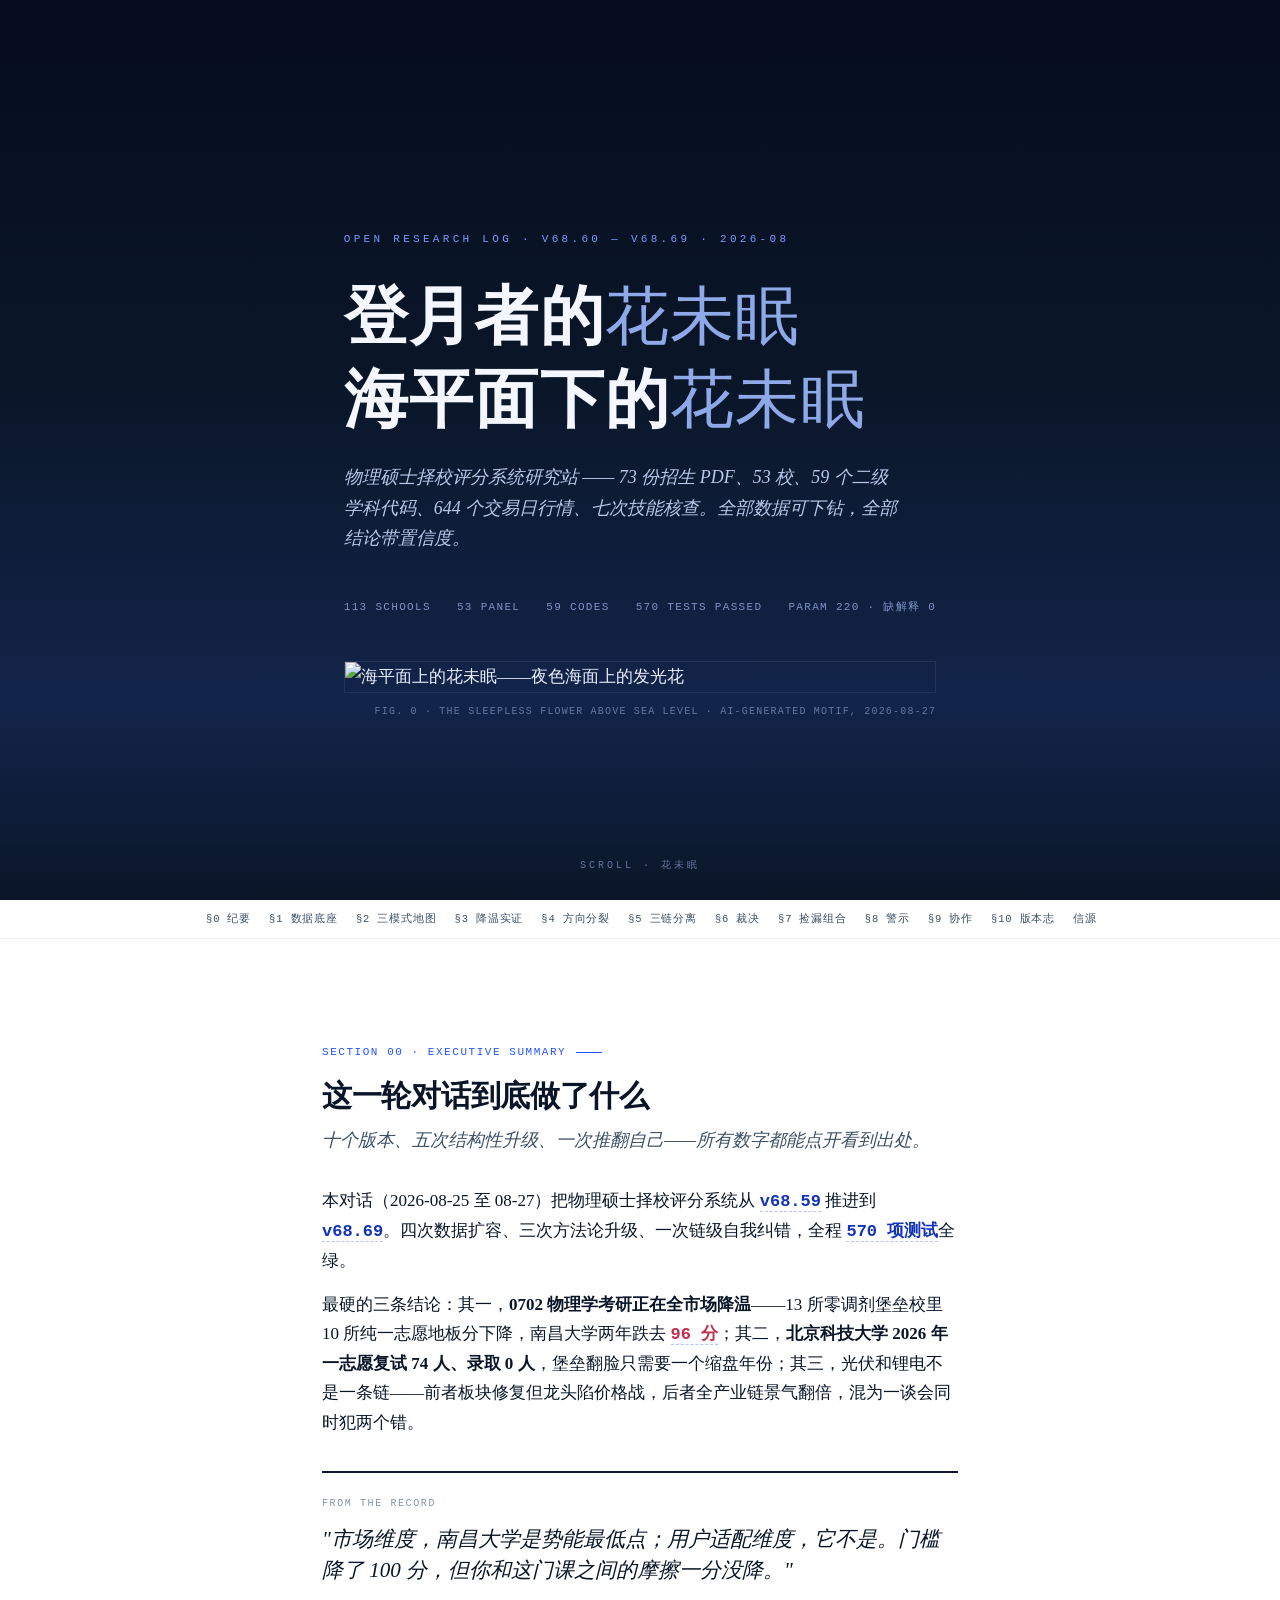
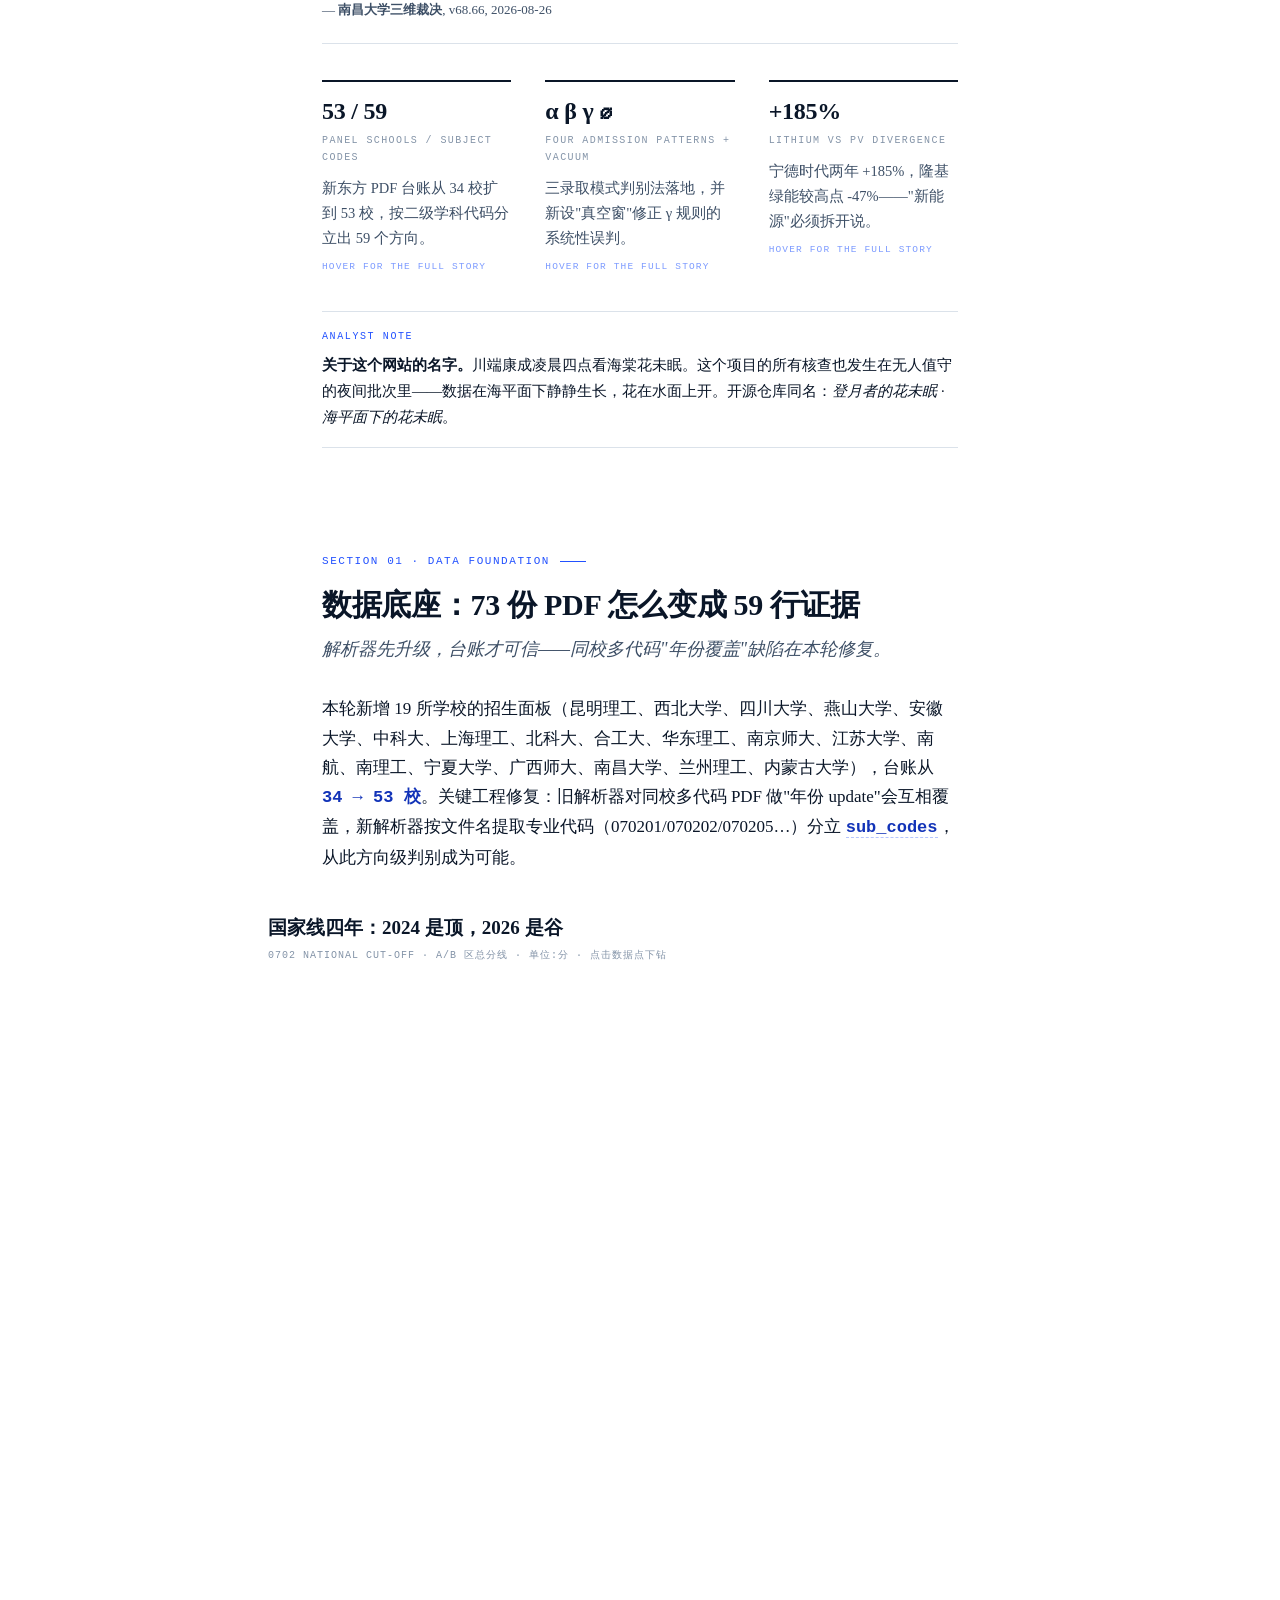
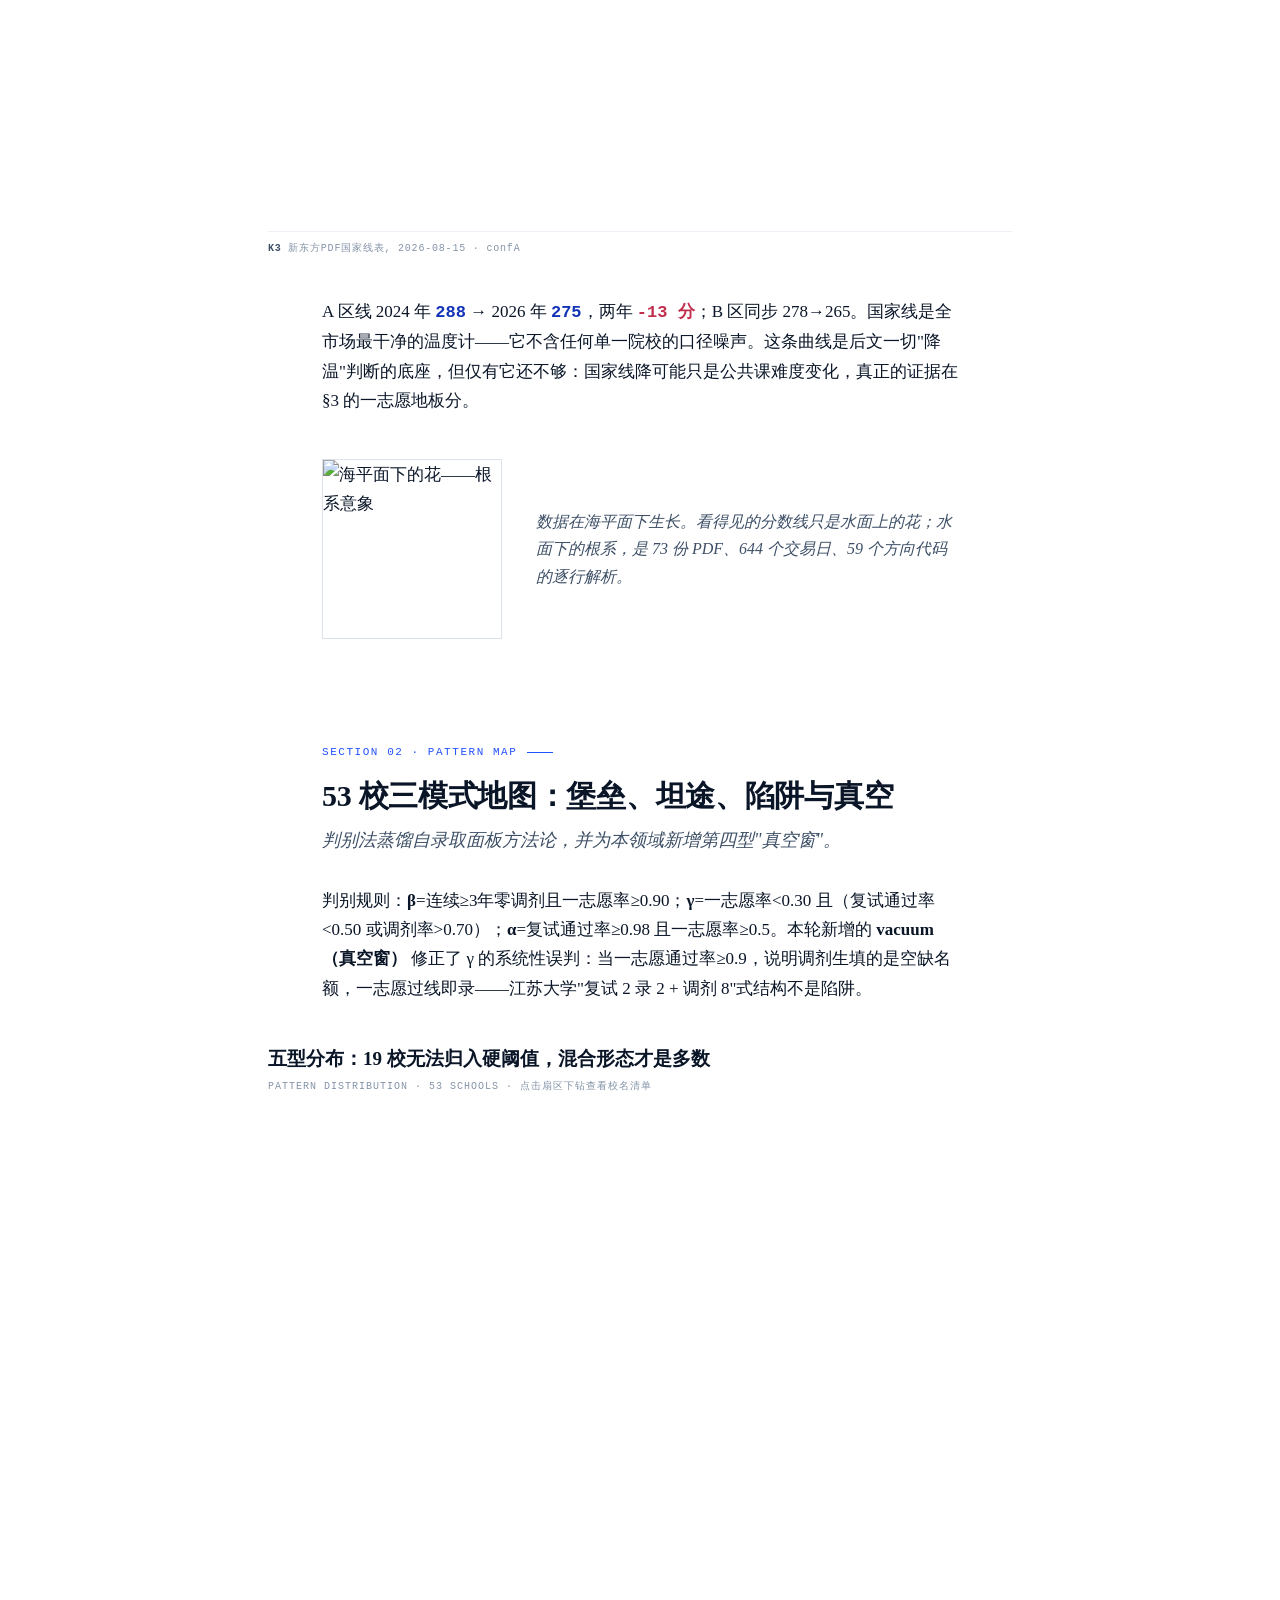
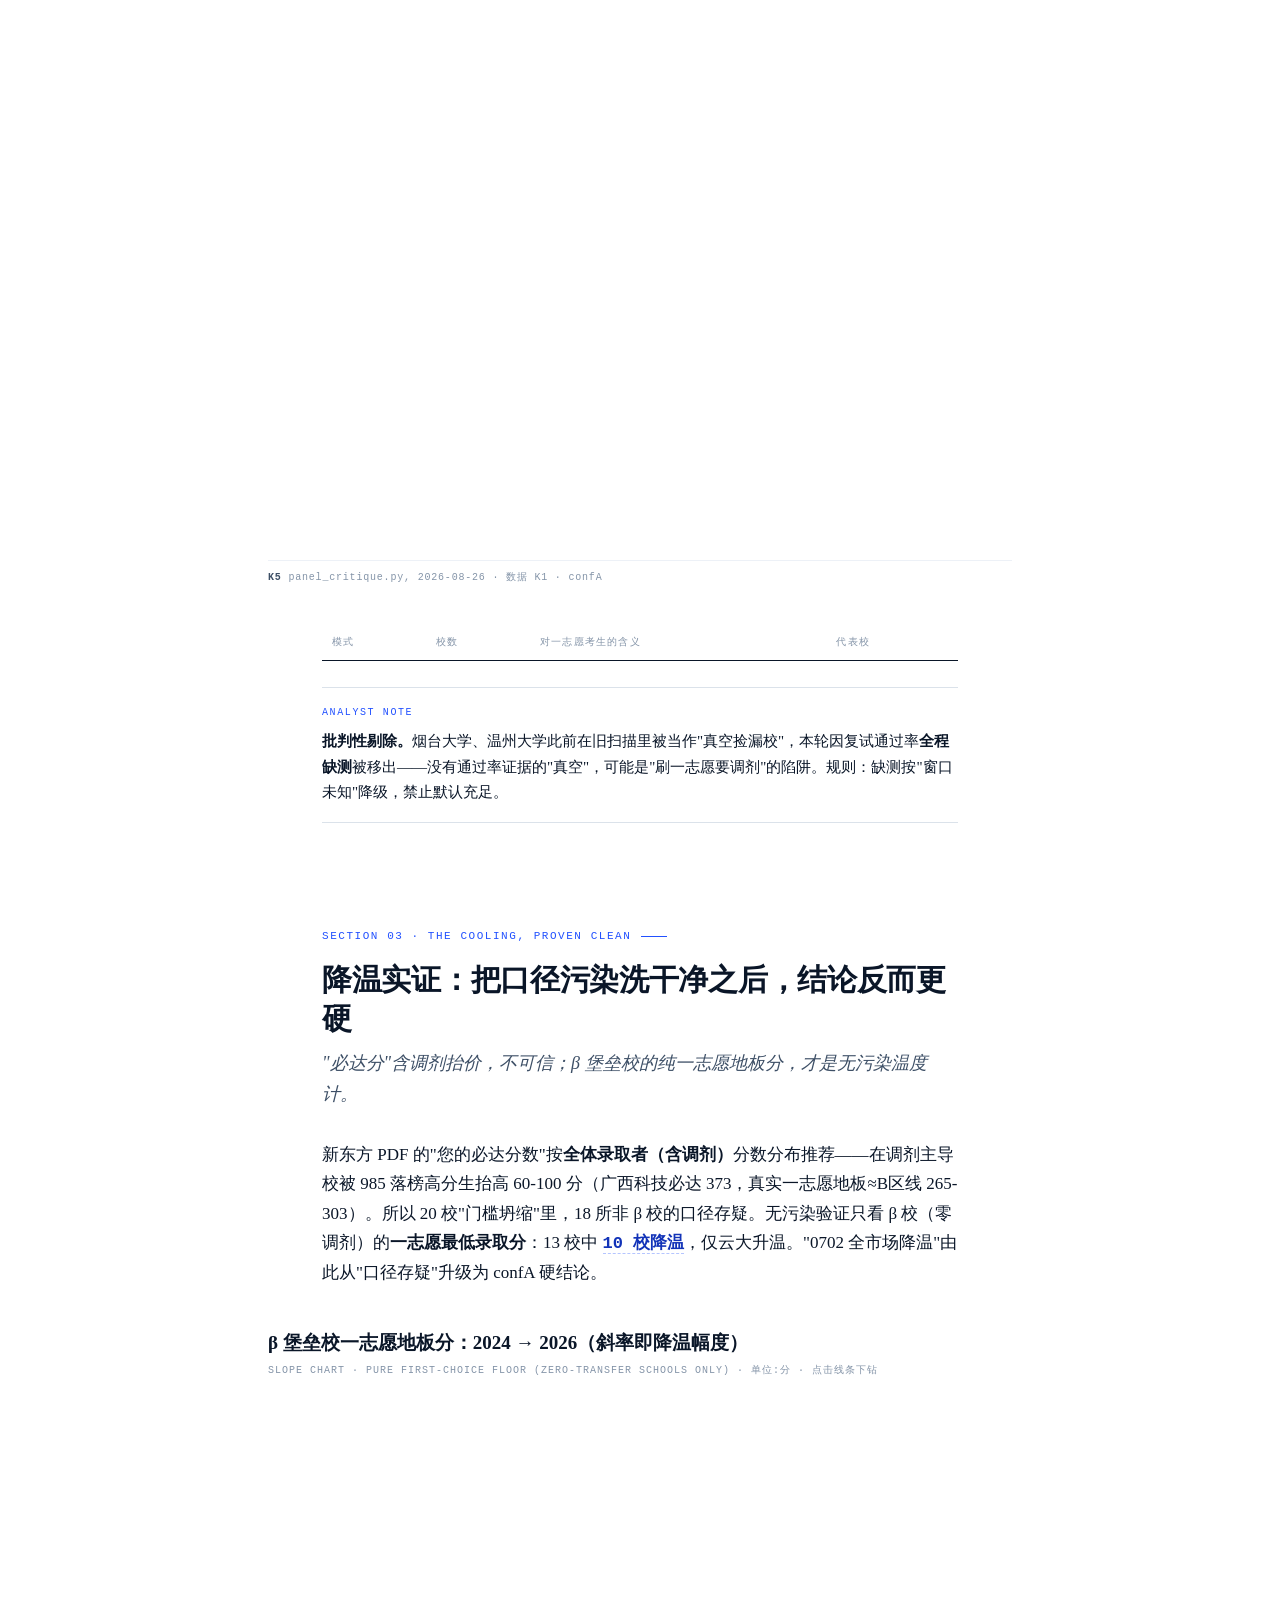
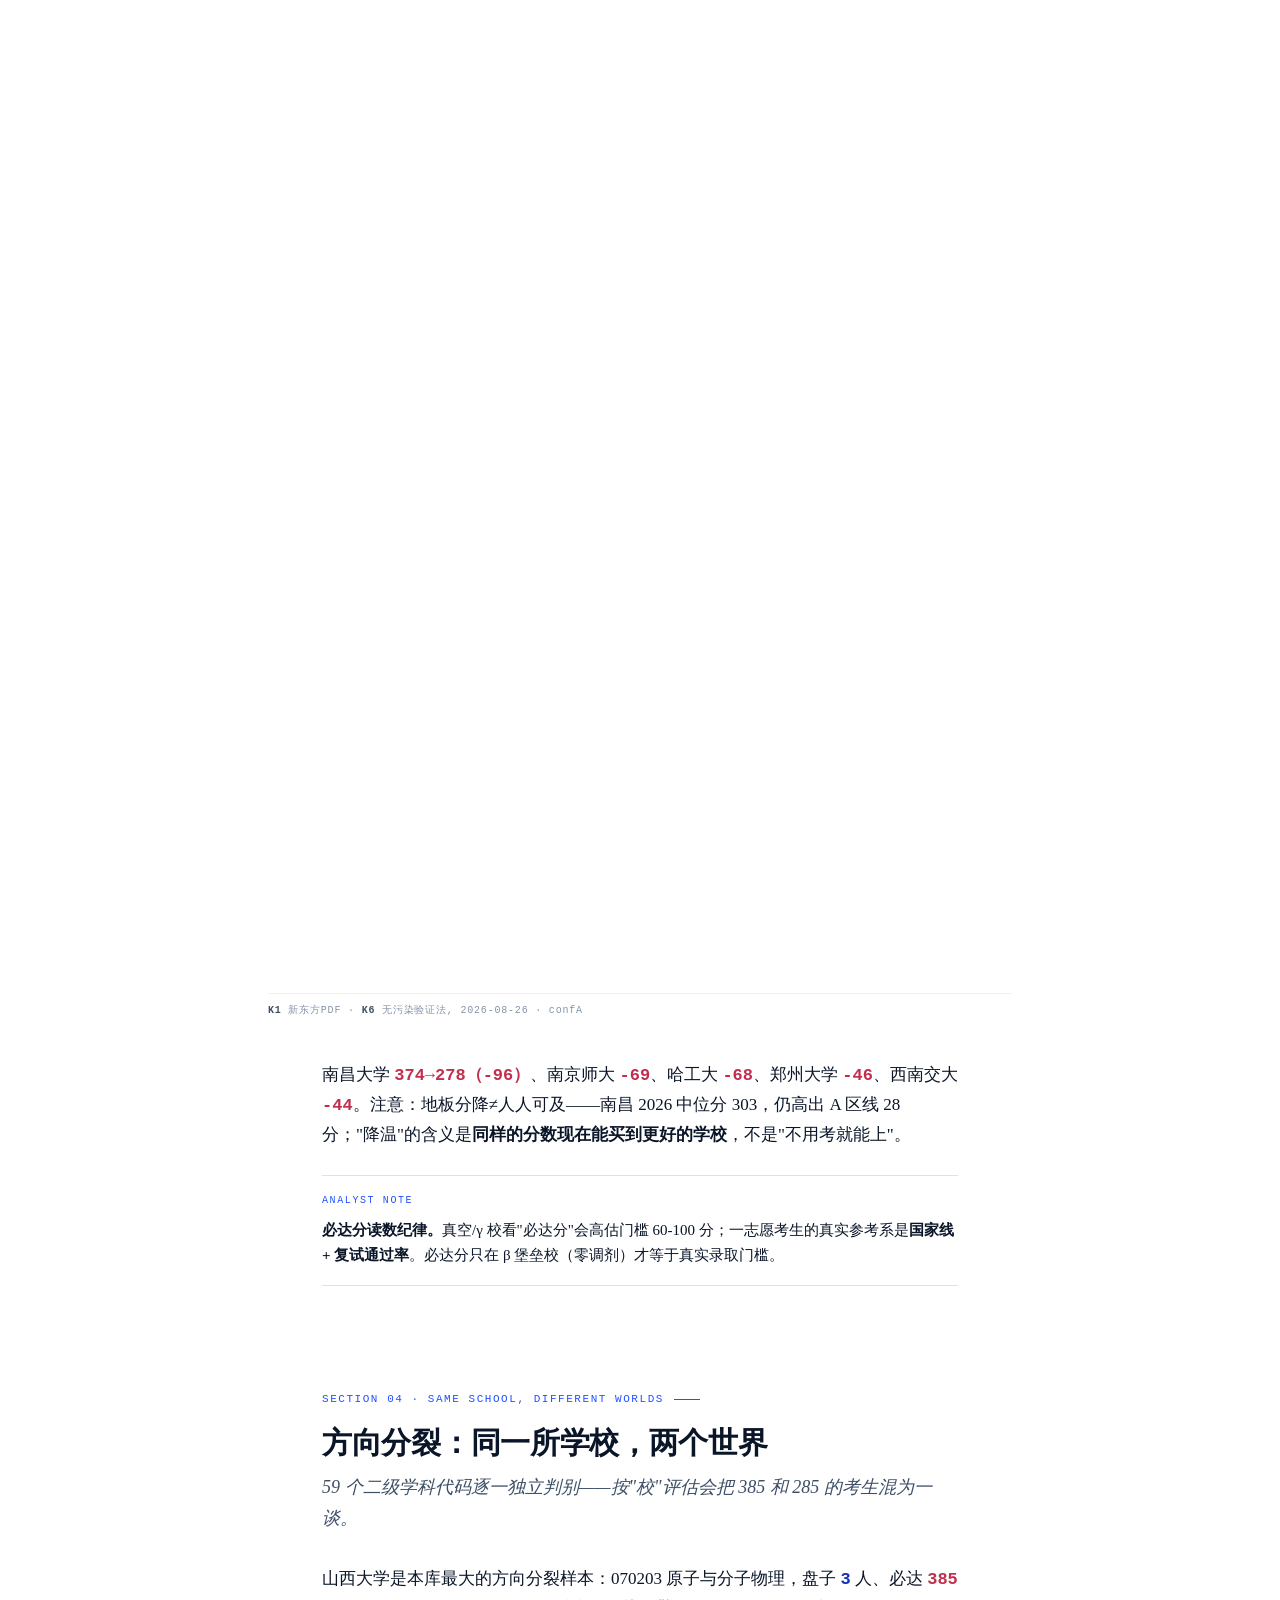
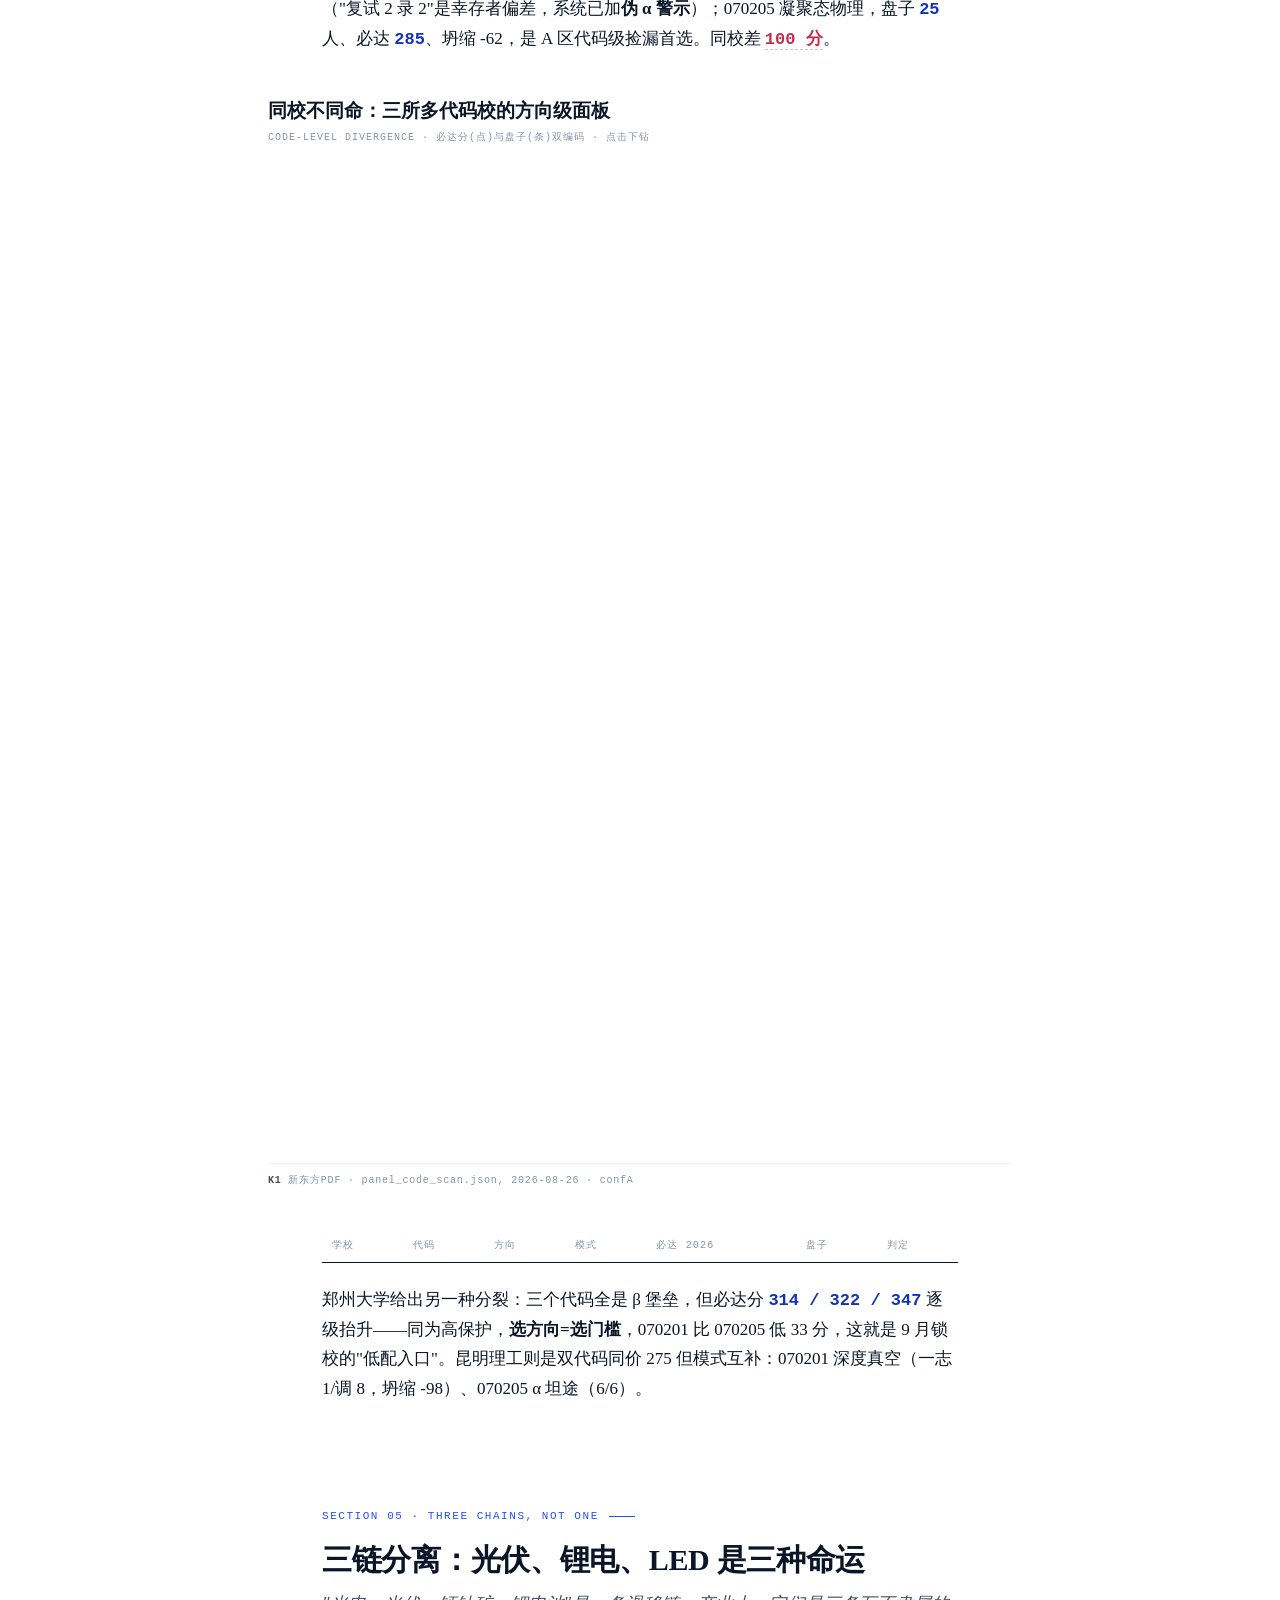
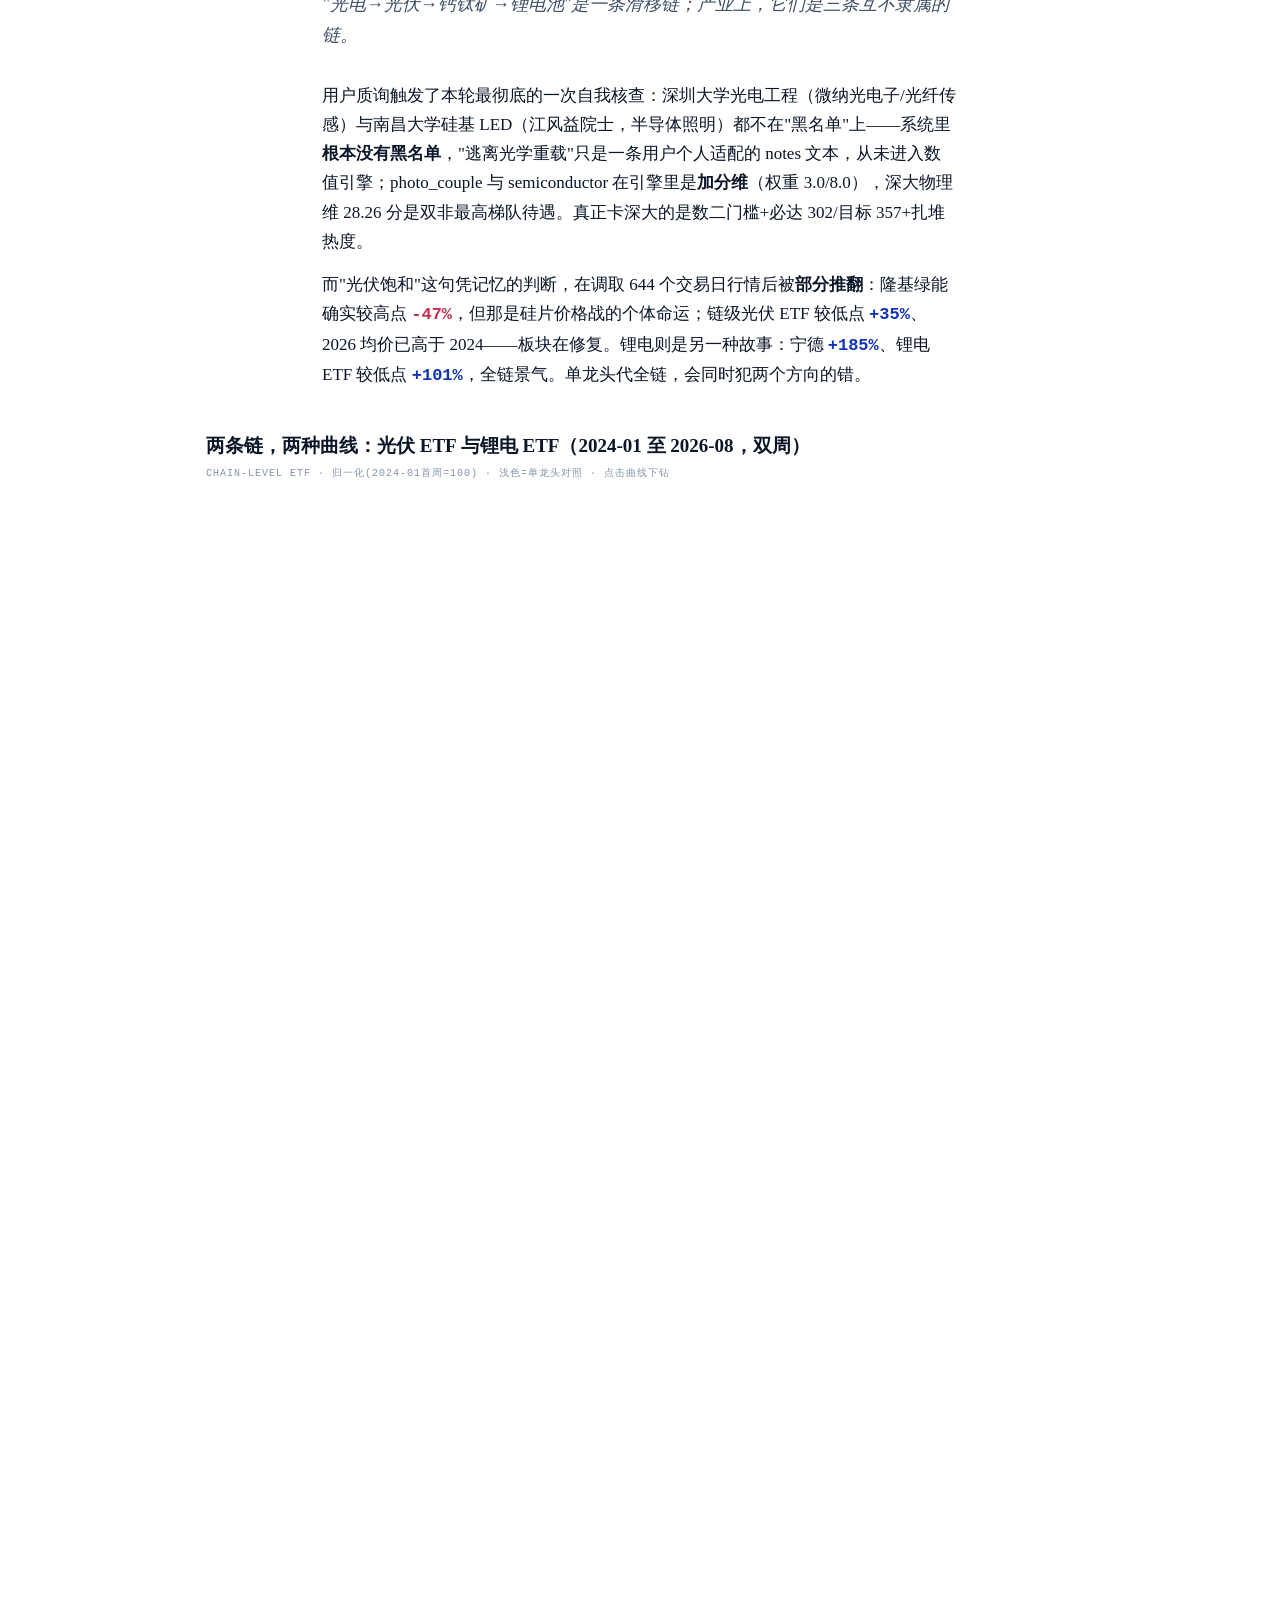
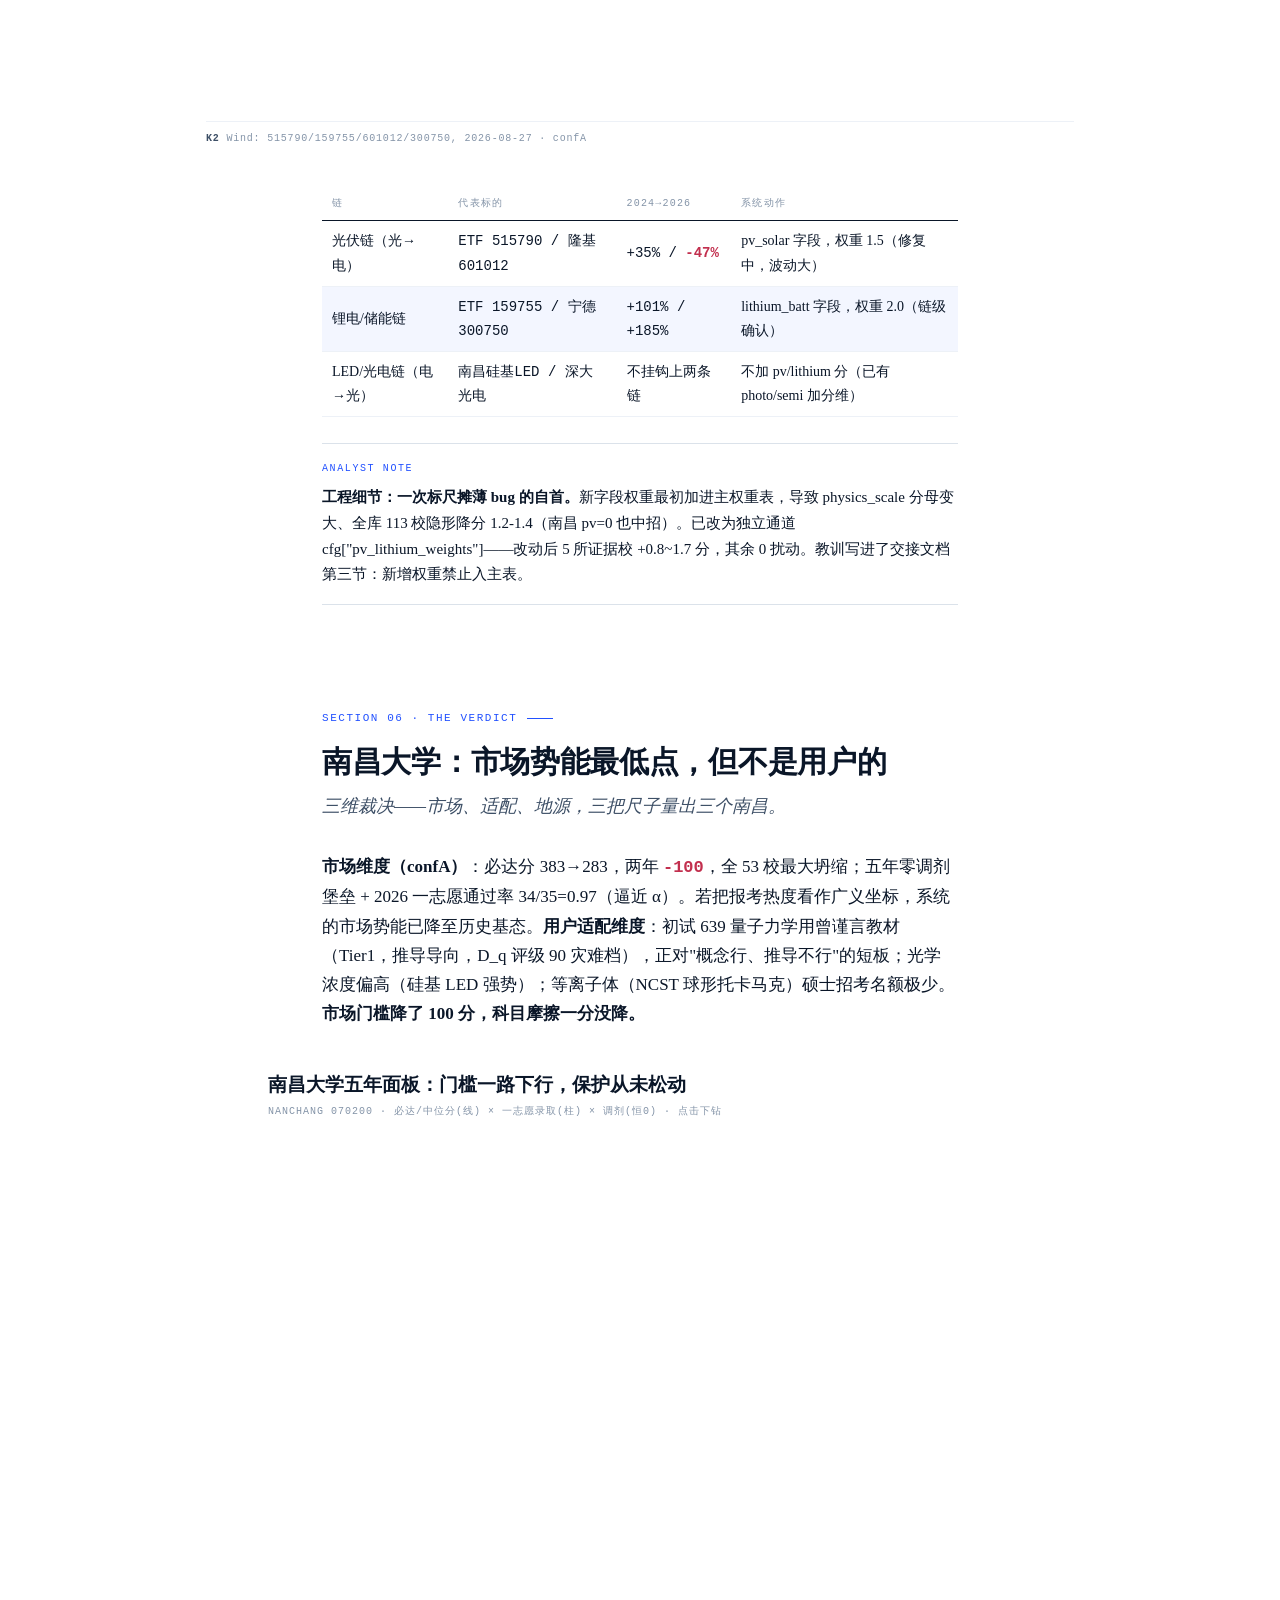
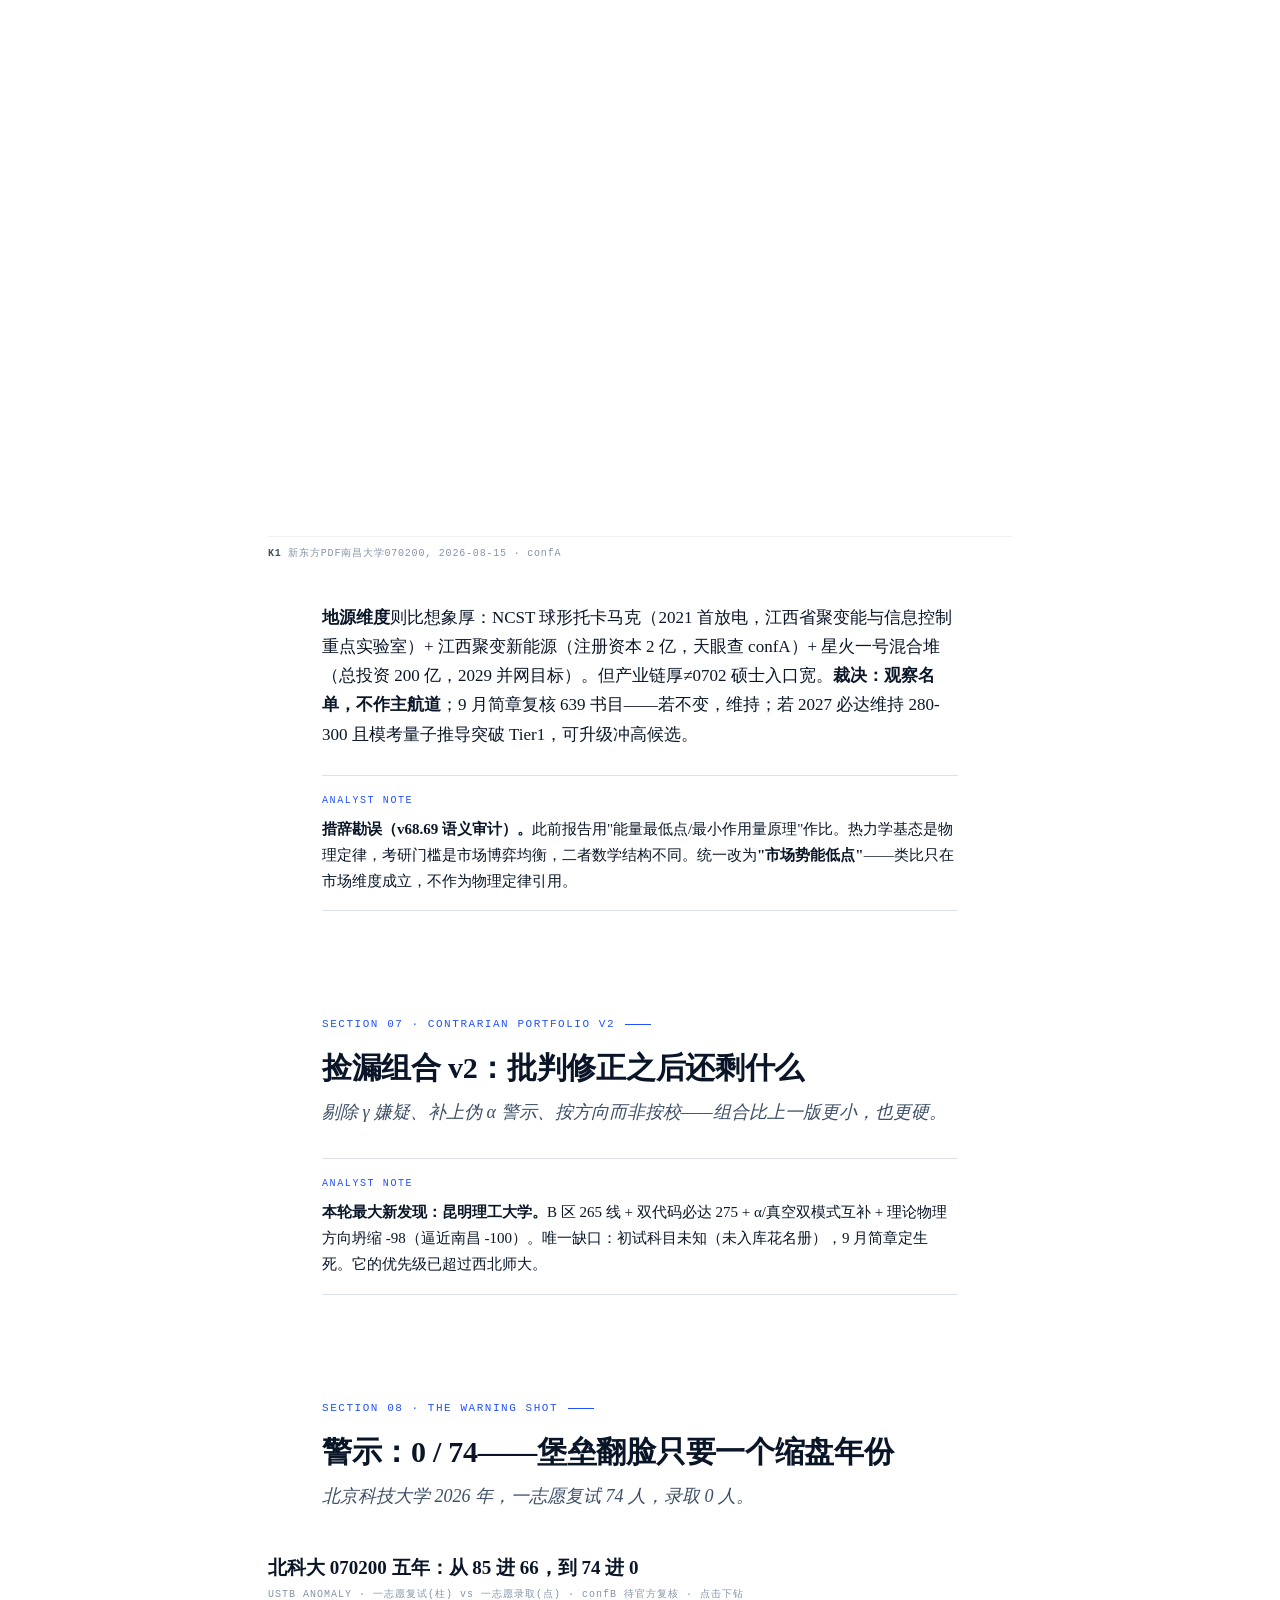
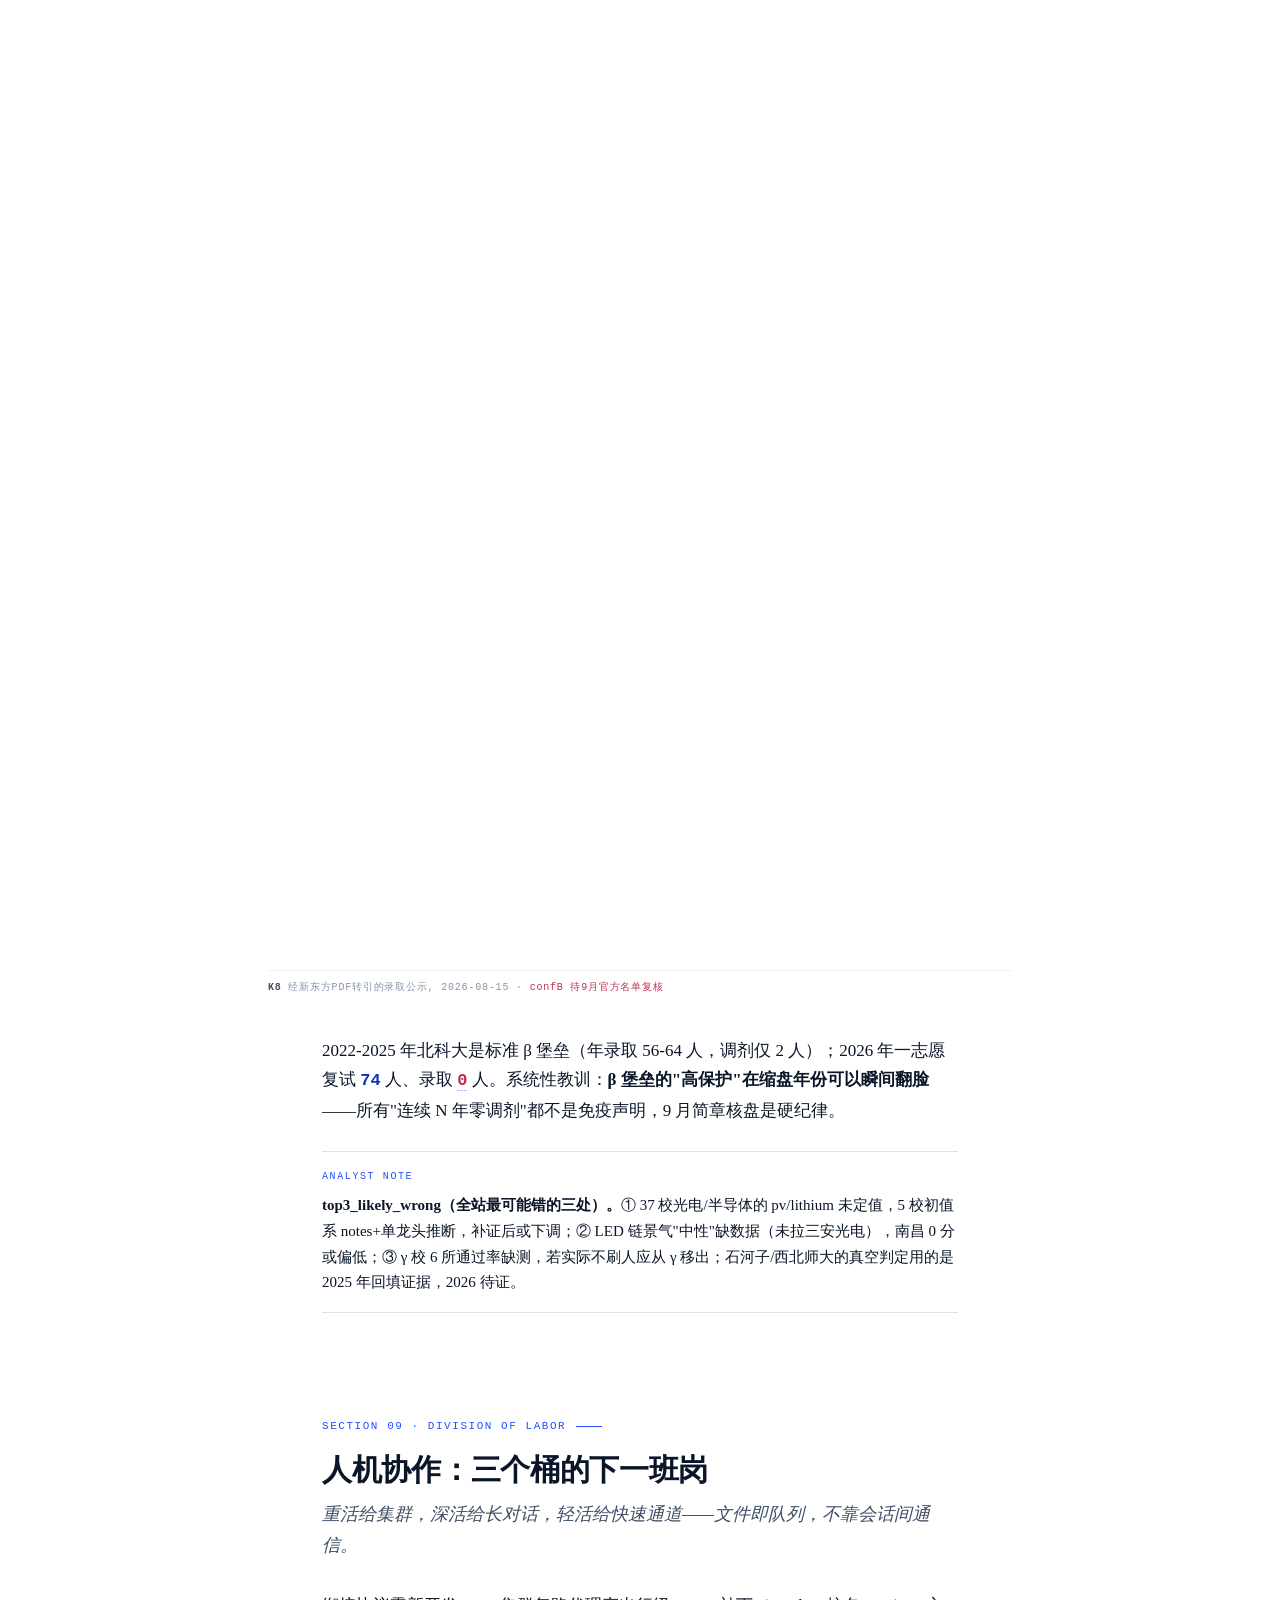
==== site/index.html @ dd73f5ca "site: 研究站主页(十章交互报告结构,内嵌+懒加载)" ====
<!DOCTYPE html>
<html lang="zh-CN">
<head>
<meta charset="UTF-8">
<meta name="viewport" content="width=device-width, initial-scale=1.0">
<title>登月者的花未眠 · 海平面下的花未眠 — 物理硕士择校评分系统研究站</title>
<meta name="description" content="物理硕士择校评分系统 v68.60–v68.69 全量研究记录：53校面板批判性重扫、代码级方向扫描、光伏锂电三链实证、七技能核查。开源研究站。">
<link rel="stylesheet" href="style.css">
<link rel="icon" href="data:image/svg+xml,<svg xmlns='http://www.w3.org/2000/svg' viewBox='0 0 100 100'><text y='.9em' font-size='90'>✾</text></svg>">
</head>
<body>

<header id="cover">
  <canvas class="stars" id="stars"></canvas>
  <div class="moonwrap" id="moonwrap"></div>
  <div id="cover-inner">
    <p class="c-kick">OPEN RESEARCH LOG · V68.60 — V68.69 · 2026-08</p>
    <h1>登月者的<span class="thin">花未眠</span><br>海平面下的<span class="thin">花未眠</span></h1>
    <p class="c-sub">物理硕士择校评分系统研究站 —— 73 份招生 PDF、53 校、59 个二级学科代码、644 个交易日行情、七次技能核查。全部数据可下钻，全部结论带置信度。</p>
    <div class="c-meta">
      <span>113 SCHOOLS</span><span>53 PANEL</span><span>59 CODES</span><span>570 TESTS PASSED</span><span>PARAM 220 · 缺解释 0</span>
    </div>
    <div class="c-img">
      <img src="assets/cover_sea_flower.jpg" alt="海平面上的花未眠——夜色海面上的发光花" loading="eager">
      <p class="c-cap">FIG. 0 · THE SLEEPLESS FLOWER ABOVE SEA LEVEL · AI-GENERATED MOTIF, 2026-08-27</p>
    </div>
  </div>
  <p class="scroll-hint">SCROLL · 花未眠</p>
</header>

<nav id="toc"><div class="t-in">
  <a href="#s0">§0 纪要</a><a href="#s1">§1 数据底座</a><a href="#s2">§2 三模式地图</a>
  <a href="#s3">§3 降温实证</a><a href="#s4">§4 方向分裂</a><a href="#s5">§5 三链分离</a>
  <a href="#s6">§6 裁决</a><a href="#s7">§7 捡漏组合</a><a href="#s8">§8 警示</a>
  <a href="#s9">§9 协作</a><a href="#s10">§10 版本志</a><a href="#src">信源</a>
</div></nav>
<main>

<section class="sec" id="s0"><div class="prose">
  <p class="sec-no">SECTION 00 · EXECUTIVE SUMMARY</p>
  <h2>这一轮对话到底做了什么</h2>
  <p class="dek">十个版本、五次结构性升级、一次推翻自己——所有数字都能点开看到出处。</p>
  <p class="body">本对话（2026-08-25 至 08-27）把物理硕士择校评分系统从 <span class="hlnum" data-drill data-t="基线版本" data-v="v68.59" data-s="上一轮交接时的系统状态：113校主库、34校PDF台账、Gillespie经验参数。" data-src="项目 CHANGELOG.md, 2026-08-25">v68.59</span> 推进到 <span class="hlnum" data-drill data-t="当前版本" data-v="v68.69" data-s="七技能全跑核查后：拆链断裂修复、降温结论升级confA、交接五件套落盘。" data-src="git 9e2c874, 2026-08-27">v68.69</span>。四次数据扩容、三次方法论升级、一次链级自我纠错，全程 <span class="hlnum" data-drill data-t="测试基线" data-v="570 passed" data-s="pytest 全量绿（含 pre-commit hook 重建），单轮跑约 30 分钟。" data-src="tests/test_engine.py, 2026-08-27">570 项测试</span>全绿。</p>
  <p class="body">最硬的三条结论：其一，<b>0702 物理学考研正在全市场降温</b>——13 所零调剂堡垒校里 10 所纯一志愿地板分下降，南昌大学两年跌去 <span class="negnum" data-drill data-t="南昌大学一志愿最低录取分" data-v="374 → 278" data-s="2024→2026，-96分，全库最大降幅；β堡垒校零调剂，地板分不含调剂污染。" data-src="K1 新东方PDF · K6 无污染验证, 2026-08-26">96 分</span>；其二，<b>北京科技大学 2026 年一志愿复试 74 人、录取 0 人</b>，堡垒翻脸只需要一个缩盘年份；其三，光伏和锂电不是一条链——前者板块修复但龙头陷价格战，后者全产业链景气翻倍，混为一谈会同时犯两个错。</p>
  <blockquote class="quote-card">
    <p class="q-text">"市场维度，南昌大学是势能最低点；用户适配维度，它不是。门槛降了 100 分，但你和这门课之间的摩擦一分没降。"</p>
    <p class="q-who">— <b>南昌大学三维裁决</b>, v68.66, 2026-08-26</p>
  </blockquote>
  <div class="term-mag">
    <article class="term" tabindex="0">
      <h3 class="t-abbr">53 / 59</h3>
      <p class="t-full">PANEL SCHOOLS / SUBJECT CODES</p>
      <p class="t-gist">新东方 PDF 台账从 34 校扩到 53 校，按二级学科代码分立出 59 个方向。</p>
      <div class="t-more"><p>郑州大学×3、山西大学×3、昆明理工×2、大连理工×2 的"同校不同代码"首次被拆开评估——山西大学 070203 必达 385、070205 必达 285，同校差 100 分。此前按"校"评估会把这两类考生混为一谈。</p></div>
      <p class="t-hint">HOVER FOR THE FULL STORY</p>
    </article>
    <article class="term" tabindex="0">
      <h3 class="t-abbr">α β γ ∅</h3>
      <p class="t-full">FOUR ADMISSION PATTERNS + VACUUM</p>
      <p class="t-gist">三录取模式判别法落地，并新设"真空窗"修正 γ 规则的系统性误判。</p>
      <div class="t-more"><p>β=零调剂堡垒 14 校、α=过线即录 4 校、γ=高调剂陷阱 6 校、vacuum=一志愿真空窗 10 校（新设：通过率≥0.9 时，调剂填的是空缺名额而非刷一志愿）。烟台/温州两校因此被移出捡漏池。</p></div>
      <p class="t-hint">HOVER FOR THE FULL STORY</p>
    </article>
    <article class="term" tabindex="0">
      <h3 class="t-abbr">+185%</h3>
      <p class="t-full">LITHIUM VS PV DIVERGENCE</p>
      <p class="t-gist">宁德时代两年 +185%，隆基绿能较高点 -47%——"新能源"必须拆开说。</p>
      <div class="t-more"><p>链级 ETF 复核进一步推翻了"单龙头代全链"：光伏 ETF 较低点 +35%（板块在修复，隆基弱是个体价格战），锂电 ETF 较低点 +101%（全链景气）。系统新增 pv_solar / lithium_batt 两个评分字段，权重独立通道，不摊薄全库标尺。</p></div>
      <p class="t-hint">HOVER FOR THE FULL STORY</p>
    </article>
  </div>
  <div class="note-box"><p><b>关于这个网站的名字。</b>川端康成凌晨四点看海棠花未眠。这个项目的所有核查也发生在无人值守的夜间批次里——数据在海平面下静静生长，花在水面上开。开源仓库同名：<i>登月者的花未眠 · 海平面下的花未眠</i>。</p></div>
</div></section>

<section class="sec" id="s1"><div class="prose">
  <p class="sec-no">SECTION 01 · DATA FOUNDATION</p>
  <h2>数据底座：73 份 PDF 怎么变成 59 行证据</h2>
  <p class="dek">解析器先升级，台账才可信——同校多代码"年份覆盖"缺陷在本轮修复。</p>
  <p class="body">本轮新增 19 所学校的招生面板（昆明理工、西北大学、四川大学、燕山大学、安徽大学、中科大、上海理工、北科大、合工大、华东理工、南京师大、江苏大学、南航、南理工、宁夏大学、广西师大、南昌大学、兰州理工、内蒙古大学），台账从 <span class="hlnum">34 → 53 校</span>。关键工程修复：旧解析器对同校多代码 PDF 做"年份 update"会互相覆盖，新解析器按文件名提取专业代码（070201/070202/070205…）分立 <span class="hlnum" data-drill data-t="sub_codes 结构" data-v="53校 · 59代码" data-s="每代码独立存年份面板+初复试比例+参考书；代表口径按年份完整度与070200>070205优先级选出，向后兼容旧消费者。" data-src="panel_extract.py v68.66, 2026-08-26">sub_codes</span>，从此方向级判别成为可能。</p>
</div>
  <div class="wide"><figure>
    <p class="fig-title">国家线四年：2024 是顶，2026 是谷</p>
    <p class="fig-sub">0702 NATIONAL CUT-OFF · A/B 区总分线 · 单位:分 · 点击数据点下钻</p>
    <canvas class="chart" id="ch-natline" height="340"></canvas>
    <p class="fig-src"><b>K3</b> 新东方PDF国家线表, 2026-08-15 · confA</p>
  </figure></div>
  <div class="prose">
  <p class="body">A 区线 2024 年 <span class="hlnum">288</span> → 2026 年 <span class="hlnum">275</span>，两年 <span class="negnum">-13 分</span>；B 区同步 278→265。国家线是全市场最干净的温度计——它不含任何单一院校的口径噪声。这条曲线是后文一切"降温"判断的底座，但仅有它还不够：国家线降可能只是公共课难度变化，真正的证据在 §3 的一志愿地板分。</p>
  <div class="motif">
    <img src="assets/motif_roots.jpg" alt="海平面下的花——根系意象" loading="lazy">
    <p class="m-txt">数据在海平面下生长。看得见的分数线只是水面上的花；水面下的根系，是 73 份 PDF、644 个交易日、59 个方向代码的逐行解析。</p>
  </div>
</div></section>

<section class="sec" id="s2"><div class="prose">
  <p class="sec-no">SECTION 02 · PATTERN MAP</p>
  <h2>53 校三模式地图：堡垒、坦途、陷阱与真空</h2>
  <p class="dek">判别法蒸馏自录取面板方法论，并为本领域新增第四型"真空窗"。</p>
  <p class="body">判别规则：<b>β</b>=连续≥3年零调剂且一志愿率≥0.90；<b>γ</b>=一志愿率&lt;0.30 且（复试通过率&lt;0.50 或调剂率&gt;0.70）；<b>α</b>=复试通过率≥0.98 且一志愿率≥0.5。本轮新增的 <b>vacuum（真空窗）</b> 修正了 γ 的系统性误判：当一志愿通过率≥0.9，说明调剂生填的是空缺名额，一志愿过线即录——江苏大学"复试 2 录 2 + 调剂 8"式结构不是陷阱。</p>
</div>
  <div class="wide"><figure>
    <p class="fig-title">五型分布：19 校无法归入硬阈值，混合形态才是多数</p>
    <p class="fig-sub">PATTERN DISTRIBUTION · 53 SCHOOLS · 点击扇区下钻查看校名清单</p>
    <canvas class="chart" id="ch-modes" height="420"></canvas>
    <p class="fig-src"><b>K5</b> panel_critique.py, 2026-08-26 · 数据 K1 · confA</p>
  </figure></div>
  <div class="prose">
  <table class="dt" id="tbl-modes">
    <thead><tr><th>模式</th><th>校数</th><th>对一志愿考生的含义</th><th>代表校</th></tr></thead>
    <tbody></tbody>
  </table>
  <div class="note-box"><p><b>批判性剔除。</b>烟台大学、温州大学此前在旧扫描里被当作"真空捡漏校"，本轮因复试通过率<b>全程缺测</b>被移出——没有通过率证据的"真空"，可能是"刷一志愿要调剂"的陷阱。规则：缺测按"窗口未知"降级，禁止默认充足。</p></div>
</div></section>

<section class="sec" id="s3"><div class="prose">
  <p class="sec-no">SECTION 03 · THE COOLING, PROVEN CLEAN</p>
  <h2>降温实证：把口径污染洗干净之后，结论反而更硬</h2>
  <p class="dek">"必达分"含调剂抬价，不可信；β 堡垒校的纯一志愿地板分，才是无污染温度计。</p>
  <p class="body">新东方 PDF 的"您的必达分数"按<b>全体录取者（含调剂）</b>分数分布推荐——在调剂主导校被 985 落榜高分生抬高 60-100 分（广西科技必达 373，真实一志愿地板≈B区线 265-303）。所以 20 校"门槛坍缩"里，18 所非 β 校的口径存疑。无污染验证只看 β 校（零调剂）的<b>一志愿最低录取分</b>：13 校中 <span class="hlnum" data-drill data-t="无污染验证" data-v="10 / 13 降温" data-s="仅云南大学+29升温,中科大/南航持平;最大降幅南昌大学-96。" data-src="K6 v68.69无污染验证, 2026-08-26">10 校降温</span>，仅云大升温。"0702 全市场降温"由此从"口径存疑"升级为 confA 硬结论。</p>
</div>
  <div class="wide"><figure>
    <p class="fig-title">β 堡垒校一志愿地板分：2024 → 2026（斜率即降温幅度）</p>
    <p class="fig-sub">SLOPE CHART · PURE FIRST-CHOICE FLOOR (ZERO-TRANSFER SCHOOLS ONLY) · 单位:分 · 点击线条下钻</p>
    <canvas class="chart" id="ch-slope" height="480"></canvas>
    <p class="fig-src"><b>K1</b> 新东方PDF · <b>K6</b> 无污染验证法, 2026-08-26 · confA</p>
  </figure></div>
  <div class="prose">
  <p class="body">南昌大学 <span class="negnum">374→278（-96）</span>、南京师大 <span class="negnum">-69</span>、哈工大 <span class="negnum">-68</span>、郑州大学 <span class="negnum">-46</span>、西南交大 <span class="negnum">-44</span>。注意：地板分降≠人人可及——南昌 2026 中位分 303，仍高出 A 区线 28 分；"降温"的含义是<b>同样的分数现在能买到更好的学校</b>，不是"不用考就能上"。</p>
  <div class="note-box"><p><b>必达分读数纪律。</b>真空/γ 校看"必达分"会高估门槛 60-100 分；一志愿考生的真实参考系是<b>国家线 + 复试通过率</b>。必达分只在 β 堡垒校（零调剂）才等于真实录取门槛。</p></div>
</div></section>

<section class="sec" id="s4"><div class="prose">
  <p class="sec-no">SECTION 04 · SAME SCHOOL, DIFFERENT WORLDS</p>
  <h2>方向分裂：同一所学校，两个世界</h2>
  <p class="dek">59 个二级学科代码逐一独立判别——按"校"评估会把 385 和 285 的考生混为一谈。</p>
  <p class="body">山西大学是本库最大的方向分裂样本：070203 原子与分子物理，盘子 <span class="hlnum">3</span> 人、必达 <span class="negnum">385</span>（"复试 2 录 2"是幸存者偏差，系统已加<b>伪 α 警示</b>）；070205 凝聚态物理，盘子 <span class="hlnum">25</span> 人、必达 <span class="hlnum">285</span>、坍缩 -62，是 A 区代码级捡漏首选。同校差 <span class="negnum" data-drill data-t="山西大学方向分裂" data-v="100 分" data-s="070203(385) vs 070201/070205(285); 2026面板,confA;070203另涉数据矛盾(录取>复试)待2027-03补证。" data-src="K1+panel_code_scan.json, 2026-08-26">100 分</span>。</p>
</div>
  <div class="wide"><figure>
    <p class="fig-title">同校不同命：三所多代码校的方向级面板</p>
    <p class="fig-sub">CODE-LEVEL DIVERGENCE · 必达分(点)与盘子(条)双编码 · 点击下钻</p>
    <canvas class="chart" id="ch-diverge" height="400"></canvas>
    <p class="fig-src"><b>K1</b> 新东方PDF · panel_code_scan.json, 2026-08-26 · confA</p>
  </figure></div>
  <div class="prose">
  <table class="dt" id="tbl-diverge">
    <thead><tr><th>学校</th><th>代码</th><th>方向</th><th>模式</th><th>必达 2026</th><th>盘子</th><th>判定</th></tr></thead>
    <tbody></tbody>
  </table>
  <p class="body">郑州大学给出另一种分裂：三个代码全是 β 堡垒，但必达分 <span class="hlnum">314 / 322 / 347</span> 逐级抬升——同为高保护，<b>选方向=选门槛</b>，070201 比 070205 低 33 分，这就是 9 月锁校的"低配入口"。昆明理工则是双代码同价 275 但模式互补：070201 深度真空（一志 1/调 8，坍缩 -98）、070205 α 坦途（6/6）。</p>
</div></section>

<section class="sec" id="s5"><div class="prose">
  <p class="sec-no">SECTION 05 · THREE CHAINS, NOT ONE</p>
  <h2>三链分离：光伏、锂电、LED 是三种命运</h2>
  <p class="dek">"光电→光伏→钙钛矿→锂电池"是一条滑移链；产业上，它们是三条互不隶属的链。</p>
  <p class="body">用户质询触发了本轮最彻底的一次自我核查：深圳大学光电工程（微纳光电子/光纤传感）与南昌大学硅基 LED（江风益院士，半导体照明）都不在"黑名单"上——系统里<b>根本没有黑名单</b>，"逃离光学重载"只是一条用户个人适配的 notes 文本，从未进入数值引擎；photo_couple 与 semiconductor 在引擎里是<b>加分维</b>（权重 3.0/8.0），深大物理维 28.26 分是双非最高梯队待遇。真正卡深大的是数二门槛+必达 302/目标 357+扎堆热度。</p>
  <p class="body">而"光伏饱和"这句凭记忆的判断，在调取 644 个交易日行情后被<b>部分推翻</b>：隆基绿能确实较高点 <span class="negnum">-47%</span>，但那是硅片价格战的个体命运；链级光伏 ETF 较低点 <span class="hlnum">+35%</span>、2026 均价已高于 2024——板块在修复。锂电则是另一种故事：宁德 <span class="hlnum">+185%</span>、锂电 ETF 较低点 <span class="hlnum">+101%</span>，全链景气。单龙头代全链，会同时犯两个方向的错。</p>
</div>
  <div class="wide xl"><figure>
    <p class="fig-title">两条链，两种曲线：光伏 ETF 与锂电 ETF（2024-01 至 2026-08，双周）</p>
    <p class="fig-sub">CHAIN-LEVEL ETF · 归一化(2024-01首周=100) · 浅色=单龙头对照 · 点击曲线下钻</p>
    <canvas class="chart" id="ch-etf" height="420"></canvas>
    <p class="fig-src"><b>K2</b> Wind: 515790/159755/601012/300750, 2026-08-27 · confA</p>
  </figure></div>
  <div class="prose">
  <table class="dt" id="tbl-chain">
    <thead><tr><th>链</th><th>代表标的</th><th>2024→2026</th><th>系统动作</th></tr></thead>
    <tbody>
      <tr><td>光伏链（光→电）</td><td class="num">ETF 515790 / 隆基 601012</td><td class="num">+35% / <span class="negnum">-47%</span></td><td>pv_solar 字段，权重 1.5（修复中，波动大）</td></tr>
      <tr class="hl"><td>锂电/储能链</td><td class="num">ETF 159755 / 宁德 300750</td><td class="num">+101% / +185%</td><td>lithium_batt 字段，权重 2.0（链级确认）</td></tr>
      <tr><td>LED/光电链（电→光）</td><td class="num">南昌硅基LED / 深大光电</td><td class="num">不挂钩上两条链</td><td>不加 pv/lithium 分（已有 photo/semi 加分维）</td></tr>
    </tbody>
  </table>
  <div class="note-box"><p><b>工程细节：一次标尺摊薄 bug 的自首。</b>新字段权重最初加进主权重表，导致 physics_scale 分母变大、全库 113 校隐形降分 1.2-1.4（南昌 pv=0 也中招）。已改为独立通道 cfg["pv_lithium_weights"]——改动后 5 所证据校 +0.8~1.7 分，其余 0 扰动。教训写进了交接文档第三节：新增权重禁止入主表。</p></div>
</div></section>

<section class="sec" id="s6"><div class="prose">
  <p class="sec-no">SECTION 06 · THE VERDICT</p>
  <h2>南昌大学：市场势能最低点，但不是用户的</h2>
  <p class="dek">三维裁决——市场、适配、地源，三把尺子量出三个南昌。</p>
  <p class="body"><b>市场维度（confA）</b>：必达分 383→283，两年 <span class="negnum">-100</span>，全 53 校最大坍缩；五年零调剂堡垒 + 2026 一志愿通过率 34/35=0.97（逼近 α）。若把报考热度看作广义坐标，系统的市场势能已降至历史基态。<b>用户适配维度</b>：初试 639 量子力学用曾谨言教材（Tier1，推导导向，D_q 评级 90 灾难档），正对"概念行、推导不行"的短板；光学浓度偏高（硅基 LED 强势）；等离子体（NCST 球形托卡马克）硕士招考名额极少。<b>市场门槛降了 100 分，科目摩擦一分没降。</b></p>
</div>
  <div class="wide"><figure>
    <p class="fig-title">南昌大学五年面板：门槛一路下行，保护从未松动</p>
    <p class="fig-sub">NANCHANG 070200 · 必达/中位分(线) × 一志愿录取(柱) × 调剂(恒0) · 点击下钻</p>
    <canvas class="chart" id="ch-nanchang" height="400"></canvas>
    <p class="fig-src"><b>K1</b> 新东方PDF南昌大学070200, 2026-08-15 · confA</p>
  </figure></div>
  <div class="prose">
  <p class="body"><b>地源维度</b>则比想象厚：NCST 球形托卡马克（2021 首放电，江西省聚变能与信息控制重点实验室）+ 江西聚变新能源（注册资本 2 亿，天眼查 confA）+ 星火一号混合堆（总投资 200 亿，2029 并网目标）。但产业链厚≠0702 硕士入口宽。<b>裁决：观察名单，不作主航道</b>；9 月简章复核 639 书目——若不变，维持；若 2027 必达维持 280-300 且模考量子推导突破 Tier1，可升级冲高候选。</p>
  <div class="note-box"><p><b>措辞勘误（v68.69 语义审计）。</b>此前报告用"能量最低点/最小作用量原理"作比。热力学基态是物理定律，考研门槛是市场博弈均衡，二者数学结构不同。统一改为<b>"市场势能低点"</b>——类比只在市场维度成立，不作为物理定律引用。</p></div>
</div></section>

<section class="sec" id="s7"><div class="prose">
  <p class="sec-no">SECTION 07 · CONTRARIAN PORTFOLIO V2</p>
  <h2>捡漏组合 v2：批判修正之后还剩什么</h2>
  <p class="dek">剔除 γ 嫌疑、补上伪 α 警示、按方向而非按校——组合比上一版更小，也更硬。</p>
</div>
  <div class="wide"><div id="portfolio-grid"></div></div>
  <div class="prose">
  <div class="note-box"><p><b>本轮最大新发现：昆明理工大学。</b>B 区 265 线 + 双代码必达 275 + α/真空双模式互补 + 理论物理方向坍缩 -98（逼近南昌 -100）。唯一缺口：初试科目未知（未入库花名册），9 月简章定生死。它的优先级已超过西北师大。</p></div>
</div></section>

<section class="sec" id="s8"><div class="prose">
  <p class="sec-no">SECTION 08 · THE WARNING SHOT</p>
  <h2>警示：0 / 74——堡垒翻脸只要一个缩盘年份</h2>
  <p class="dek">北京科技大学 2026 年，一志愿复试 74 人，录取 0 人。</p>
</div>
  <div class="wide"><figure>
    <p class="fig-title">北科大 070200 五年：从 85 进 66，到 74 进 0</p>
    <p class="fig-sub">USTB ANOMALY · 一志愿复试(柱) vs 一志愿录取(点) · confB 待官方复核 · 点击下钻</p>
    <canvas class="chart" id="ch-ustb" height="380"></canvas>
    <p class="fig-src"><b>K8</b> 经新东方PDF转引的录取公示, 2026-08-15 · <span style="color:var(--neg)">confB 待9月官方名单复核</span></p>
  </figure></div>
  <div class="prose">
  <p class="body">2022-2025 年北科大是标准 β 堡垒（年录取 56-64 人，调剂仅 2 人）；2026 年一志愿复试 <span class="hlnum">74</span> 人、录取 <span class="negnum" data-drill data-t="北科大2026一志愿" data-v="0 / 74" data-s="仅调剂录取2人(国家材料服役安全科学中心,生源华中科大349/吉大340);被刷一志愿40+人流向青岛大学5/燕山大学4/广西大学2等。公示或分批次,数理学院名单或未入PDF→降级confB。" data-src="K8, 2026-08-15">0</span> 人。系统性教训：<b>β 堡垒的"高保护"在缩盘年份可以瞬间翻脸</b>——所有"连续 N 年零调剂"都不是免疫声明，9 月简章核盘是硬纪律。</p>
  <div class="note-box"><p><b>top3_likely_wrong（全站最可能错的三处）。</b>① 37 校光电/半导体的 pv/lithium 未定值，5 校初值系 notes+单龙头推断，补证后或下调；② LED 链景气"中性"缺数据（未拉三安光电），南昌 0 分或偏低；③ γ 校 6 所通过率缺测，若实际不刷人应从 γ 移出；石河子/西北师大的真空判定用的是 2025 年回填证据，2026 待证。</p></div>
</div></section>

<section class="sec" id="s9"><div class="prose">
  <p class="sec-no">SECTION 09 · DIVISION OF LABOR</p>
  <h2>人机协作：三个桶的下一班岗</h2>
  <p class="dek">重活给集群，深活给长对话，轻活给快速通道——文件即队列，不靠会话间通信。</p>
</div>
  <div class="wide"><div id="k3-grid"></div></div>
  <div class="prose">
  <p class="body">衔接协议零新开发：K3 集群每路代理产出行级 JSON 补丁（patches/校名.json），主会话按 <span class="mono">ls patches/</span> 清单合并；K3→K2.6 走回灌胶囊 L0（50 字）+ 双索引指针，开场一句话即可无缝接手；跨项目用项目卡防张冠李戴。</p>
</div></section>

<section class="sec" id="s10"><div class="prose">
  <p class="sec-no">SECTION 10 · VERSION LOG</p>
  <h2>版本志：十个版本的诚实账目</h2>
  <p class="dek">每个版本号背后都有 git 提交与全绿测试；没有一次"声称完成但未落盘"。</p>
</div>
  <div class="wide"><figure>
    <p class="fig-title">v68.60 → v68.69：经验值 → 数据驱动 → 批判性自我核查</p>
    <p class="fig-sub">VERSION TIMELINE · 点击节点下钻版本详情</p>
    <canvas class="chart" id="ch-timeline" height="460"></canvas>
    <p class="fig-src"><b>K5</b> 项目 CHANGELOG.md, 2026-08-27 · confA</p>
  </figure></div>
  <div class="prose">
  <table class="dt" id="tbl-versions">
    <thead><tr><th>版本</th><th>日期</th><th>内容</th></tr></thead>
    <tbody></tbody>
  </table>
  <blockquote class="quote-card">
    <p class="q-text">"铁律：持久化优先于生成。每轮迭代结束必须 ls 核验产物真实存在；不核验，不报告完成。"</p>
    <p class="q-who">— <b>iteration-convergence-ops 铁律第一条</b>, 全程执行</p>
  </blockquote>
</div></section>
</main>

<footer id="src"><div class="prose">
  <h3>信源登记册（K 锚表）</h3>
  <p class="small" style="color:#7d93c4;margin-bottom:20px">每个关键数字都能回溯到下列来源之一；无日期来源不得入册。conf 三级：A 官方/公示，B 转引/估算，C 假设。</p>
  <table class="src-table" id="tbl-src"></table>
  <div style="margin-top:44px;border-top:1px solid #ffffff1c;padding-top:24px">
    <p class="small" style="color:#7d93c4">开源仓库：<b style="color:#e8eefc">登月者的花未眠 · 海平面下的花未眠</b>（GitHub，MIT）· 数据截止 2026-08-27 · 封面与根系意象为 AI 生成的主题插画，不构成任何院校形象 · 本站全部结论仅供一位 2027 届考生的家庭决策参考，不构成通用择校建议。</p>
  </div>
</div></footer>

<div id="drill"><div class="d-card">
  <span class="d-x" id="drill-x">CLOSE ✕</span>
  <p class="d-k">DRILL-DOWN</p>
  <p class="d-t" id="d-t"></p><p class="d-v" id="d-v"></p>
  <p class="d-s" id="d-s"></p><p class="d-src" id="d-src"></p>
</div></div>

<script src="data.js"></script>
<script src="sources.js"></script>
<script src="charts.js" defer></script>
</body>
</html>
---- site/style.css ----
/* 登月者的花未眠 · 海平面下的花未眠 — 月海夜色主题 */
:root{
  --paper:#ffffff; --paper-hi:#f5f7fb;
  --ink:#0a1628; --ink-md:#3d4f66; --ink-lo:#8494a8;
  --line:#dbe2ea; --line-lo:#edf1f7;
  --blue:#2251ff; --blue-deep:#1233b8; --blue-soft:#7d9bff;
  --neg:#c22f4e; --gold:#d4b06a; --gold-deep:#b07a10;
  --night:#0a1628; --night-2:#12244a; --night-3:#1b3a6b;
  --serif:"et-book","Source Han Serif SC","Noto Serif CJK SC",Palatino,Georgia,"Songti SC",serif;
  --mono:"SF Mono",Menlo,Consolas,"Liberation Mono",monospace;
}
*{margin:0;padding:0;box-sizing:border-box}
html{scroll-behavior:smooth}
body{font-family:var(--serif);color:var(--ink);background:var(--paper);font-size:17px;line-height:1.72;-webkit-font-smoothing:antialiased}
::selection{background:#2251ff22}
h1,h2,h3{font-weight:700;line-height:1.3}
a{color:var(--blue-deep);text-decoration:none;border-bottom:1px solid #2251ff33}
a:hover{border-bottom-color:var(--blue)}
.prose{max-width:692px;margin:0 auto;padding:0 28px}
.wide{max-width:800px;margin:0 auto;padding:0 28px}
.wide.xl{max-width:924px}
.kicker{font-family:var(--mono);font-size:11px;letter-spacing:.14em;color:var(--ink-lo);text-transform:uppercase}
.sec{margin:104px 0}
.sec-no{font-family:var(--mono);font-size:11px;letter-spacing:.14em;color:var(--blue);display:flex;align-items:center;gap:10px;margin-bottom:14px}
.sec-no::after{content:"";width:26px;height:1px;background:var(--blue)}
.sec h2{font-size:30px;margin-bottom:10px;letter-spacing:-.01em}
.dek{font-style:italic;color:var(--ink-md);font-size:18px;margin:8px 0 30px}
p.body{margin:14px 0;color:var(--ink)}
.small{font-size:14px;color:var(--ink-md)}
.mono{font-family:var(--mono)}
.hlnum{font-family:var(--mono);color:var(--blue-deep);font-weight:700}
.negnum{font-family:var(--mono);color:var(--neg);font-weight:700}
/* cover */
#cover{position:relative;min-height:100vh;background:linear-gradient(180deg,#050d1f 0%,#0a1628 42%,#12244a 78%,#0a1628 100%);color:#e8eefc;overflow:hidden;display:flex;flex-direction:column}
#cover .stars{position:absolute;inset:0;pointer-events:none}
#cover .moonwrap{position:absolute;top:9%;right:11%;width:150px;height:150px;pointer-events:none}
#cover-inner{position:relative;z-index:2;margin:auto;max-width:880px;padding:110px 40px 60px;text-align:left}
#cover .c-kick{font-family:var(--mono);font-size:11px;letter-spacing:.3em;color:var(--blue-soft);margin-bottom:26px}
#cover h1{font-size:clamp(38px,6.2vw,64px);letter-spacing:.02em;color:#f4f7ff;font-weight:700}
#cover h1 .thin{color:#8fa9e8;font-weight:400}
#cover .c-sub{margin-top:20px;font-size:18px;color:#b9c8ea;max-width:560px;font-style:italic}
#cover .c-meta{margin-top:44px;display:flex;flex-wrap:wrap;gap:10px 26px;font-family:var(--mono);font-size:11px;letter-spacing:.12em;color:#7d93c4}
#cover .c-img{margin:44px auto 0;max-width:880px;position:relative;z-index:2}
#cover .c-img img{width:100%;display:block;border:1px solid #ffffff14;filter:saturate(.92)}
#cover .c-cap{font-family:var(--mono);font-size:10px;letter-spacing:.12em;color:#66779f;margin-top:10px;text-align:right}
.scroll-hint{position:absolute;bottom:26px;left:50%;transform:translateX(-50%);z-index:3;font-family:var(--mono);font-size:10px;letter-spacing:.3em;color:#66779f;animation:bob 2.6s ease-in-out infinite}
@keyframes bob{50%{transform:translate(-50%,7px)}}
@media (prefers-reduced-motion:reduce){.scroll-hint{animation:none}}
/* TOC */
#toc{position:sticky;top:0;z-index:40;background:#fffffff2;backdrop-filter:blur(8px);border-bottom:1px solid var(--line-lo)}
#toc .t-in{max-width:924px;margin:0 auto;padding:10px 28px;display:flex;gap:18px;overflow-x:auto;font-family:var(--mono);font-size:10.5px;letter-spacing:.08em}
#toc a{color:var(--ink-md);border:none;white-space:nowrap}
#toc a:hover{color:var(--blue)}
/* quote/note */
blockquote.quote-card{border-top:2px solid var(--ink);border-bottom:1px solid var(--line);padding:22px 0;margin:34px 0}
blockquote.quote-card::before{content:"FROM THE RECORD";font-family:var(--mono);font-size:10px;letter-spacing:.16em;color:var(--ink-lo);display:block;margin-bottom:12px}
.q-text{font-size:21px;font-style:italic;line-height:1.5}
.q-who{margin-top:12px;font-size:13px;color:var(--ink-md)}
.note-box{border-top:1px solid var(--line);border-bottom:1px solid var(--line);padding:16px 0;margin:26px 0;font-size:15px}
.note-box::before{content:"ANALYST NOTE";font-family:var(--mono);font-size:10px;letter-spacing:.16em;color:var(--blue);display:block;margin-bottom:8px}
/* terms */
.term-mag{display:grid;grid-template-columns:repeat(3,minmax(0,1fr));gap:34px;margin:36px 0}
.term{border-top:2px solid var(--ink);padding-top:14px;position:relative}
.t-abbr{font-size:24px;letter-spacing:-.01em}
.t-full{font-family:var(--mono);font-size:10px;letter-spacing:.14em;color:var(--ink-lo);margin:4px 0 10px}
.t-gist{font-size:14.5px;color:var(--ink-md)}
.t-more{max-height:0;opacity:0;overflow:hidden;transition:max-height .45s ease,opacity .45s ease}
.term:hover .t-more,.term:focus .t-more{max-height:320px;opacity:1}
.t-more p{font-size:13.5px;color:var(--ink-md);margin-top:10px;border-top:1px solid var(--line-lo);padding-top:10px}
.t-hint{font-family:var(--mono);font-size:9.5px;letter-spacing:.12em;color:var(--blue-soft);margin-top:8px}
.term:hover .t-hint{opacity:0}
@media (max-width:760px){.term-mag{grid-template-columns:1fr}}
/* figures */
figure{margin:40px 0}
.fig-title{font-size:19px;font-weight:700;margin-bottom:2px}
.fig-sub{font-family:var(--mono);font-size:10px;letter-spacing:.1em;color:var(--ink-lo);margin-bottom:14px}
.fig-src{font-family:var(--mono);font-size:10px;letter-spacing:.08em;color:var(--ink-lo);margin-top:10px;border-top:1px solid var(--line-lo);padding-top:8px}
.fig-src b{color:var(--ink-md)}
canvas.chart{width:100%;display:block}
/* data table */
table.dt{width:100%;border-collapse:collapse;margin:22px 0;font-size:14px}
table.dt th{font-family:var(--mono);font-size:10px;letter-spacing:.12em;color:var(--ink-lo);text-align:left;padding:8px 10px;border-bottom:1.5px solid var(--ink);font-weight:400;text-transform:uppercase}
table.dt td{padding:8px 10px;border-bottom:1px solid var(--line-lo);color:var(--ink)}
table.dt tr.hl td{background:#2251ff0d}
table.dt td.num{font-family:var(--mono)}
/* badges */
.badge{display:inline-block;font-family:var(--mono);font-size:9.5px;letter-spacing:.1em;padding:2px 8px;border:1px solid var(--line);border-radius:99px;color:var(--ink-md);margin-right:6px;vertical-align:1px}
.badge.beta{border-color:var(--blue);color:var(--blue-deep)}
.badge.vacuum{border-color:var(--gold);color:var(--gold-deep)}
.badge.gamma{border-color:var(--neg);color:var(--neg)}
.badge.alpha{border-color:#008a6d;color:#008a6d}
.badge.mixed{border-color:var(--ink-lo)}
.conf{font-family:var(--mono);font-size:10px;color:var(--ink-lo)}
/* drill card */
#drill{position:fixed;inset:0;z-index:90;display:none;align-items:center;justify-content:center;background:#0a162899;backdrop-filter:blur(3px)}
#drill.on{display:flex}
#drill .d-card{background:var(--night);color:#e8eefc;max-width:480px;width:calc(100% - 56px);border-top:3px solid var(--blue);padding:26px 28px;box-shadow:0 24px 60px #0008}
#drill .d-k{font-family:var(--mono);font-size:10px;letter-spacing:.16em;color:var(--blue-soft)}
#drill .d-t{font-size:20px;font-weight:700;margin:8px 0 4px}
#drill .d-v{font-family:var(--mono);font-size:30px;color:var(--gold);margin:6px 0 10px}
#drill .d-s{font-size:14px;color:#b9c8ea;line-height:1.6}
#drill .d-src{margin-top:14px;padding-top:10px;border-top:1px solid #ffffff1c;font-family:var(--mono);font-size:10px;letter-spacing:.1em;color:#7d93c4}
#drill .d-x{position:absolute;top:14px;right:18px;color:#8fa9e8;font-family:var(--mono);cursor:pointer;font-size:12px;letter-spacing:.1em}
[data-drill]{cursor:pointer;border-bottom:1px dashed #2251ff55}
[data-drill]:hover{background:#2251ff0d}
/* lazy */
.lz{opacity:0;transform:translateY(14px);transition:opacity .7s ease,transform .7s ease}
.lz.on{opacity:1;transform:none}
@media (prefers-reduced-motion:reduce){.lz{opacity:1;transform:none;transition:none}}
/* motif band */
.motif{display:grid;grid-template-columns:180px 1fr;gap:34px;align-items:center;margin:44px 0}
.motif img{width:180px;height:180px;object-fit:cover;border:1px solid var(--line)}
.motif .m-txt{font-style:italic;color:var(--ink-md);font-size:16px}
@media (max-width:640px){.motif{grid-template-columns:1fr}.motif img{width:100%;height:auto}}
/* footer */
footer{margin-top:120px;background:var(--night);color:#93a7d4;padding:64px 0 80px}
footer .prose{color:#93a7d4}
footer h3{color:#e8eefc;font-size:20px;margin-bottom:14px}
footer .f-grid{display:grid;grid-template-columns:1fr 1fr;gap:40px}
@media (max-width:700px){footer .f-grid{grid-template-columns:1fr}}
footer a{color:var(--blue-soft);border-bottom-color:#7d9bff44}
.src-table{width:100%;border-collapse:collapse;font-size:13px}
.src-table td{padding:7px 8px;border-bottom:1px solid #ffffff14;vertical-align:top}
.src-table .k{font-family:var(--mono);color:var(--blue-soft);white-space:nowrap}
.src-cat{font-family:var(--mono);font-size:9px;letter-spacing:.1em;padding:1px 6px;border-radius:2px}
.src-cat.company{background:#008a6d22;color:#2ec4a6}
.src-cat.industry{background:#b07a1022;color:#d4b06a}
.src-cat.broker{background:#c22f4e22;color:#e77a93}
.src-cat.kimi{background:#2251ff22;color:#8fa9e8}
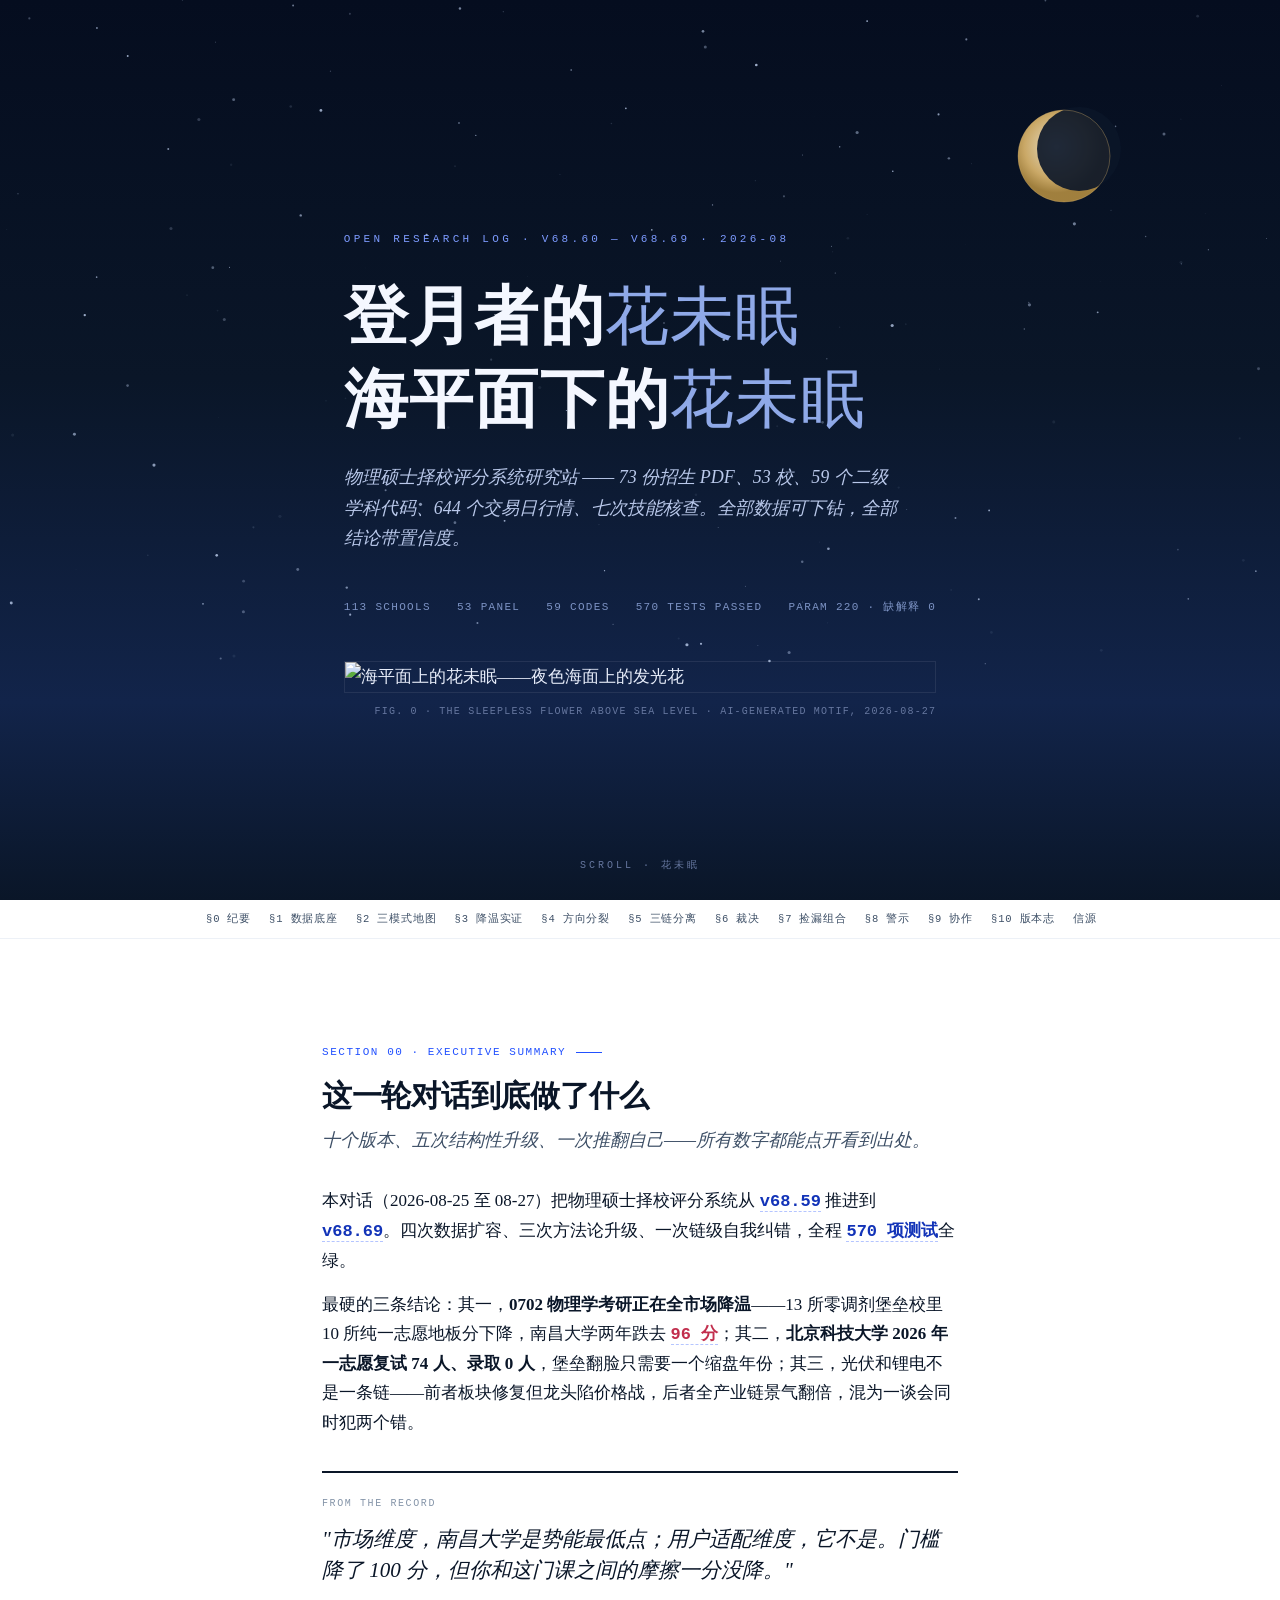
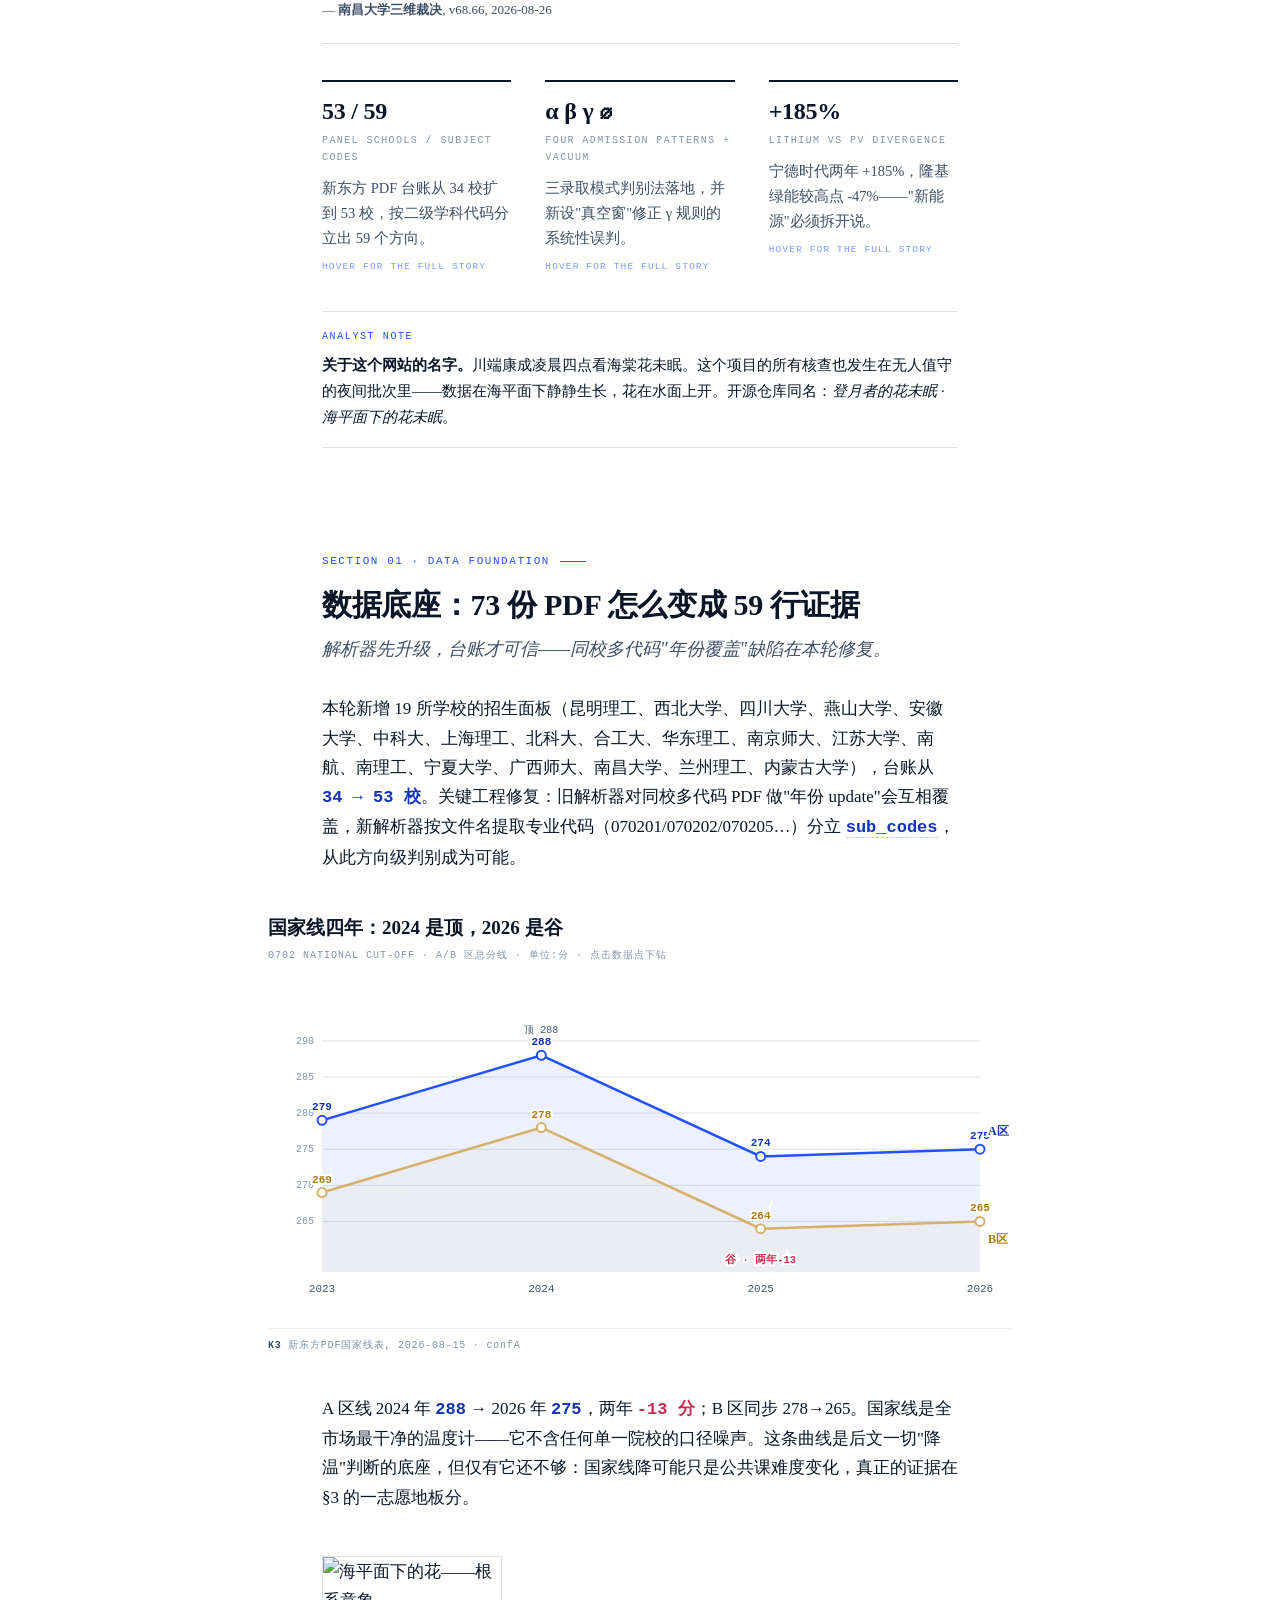
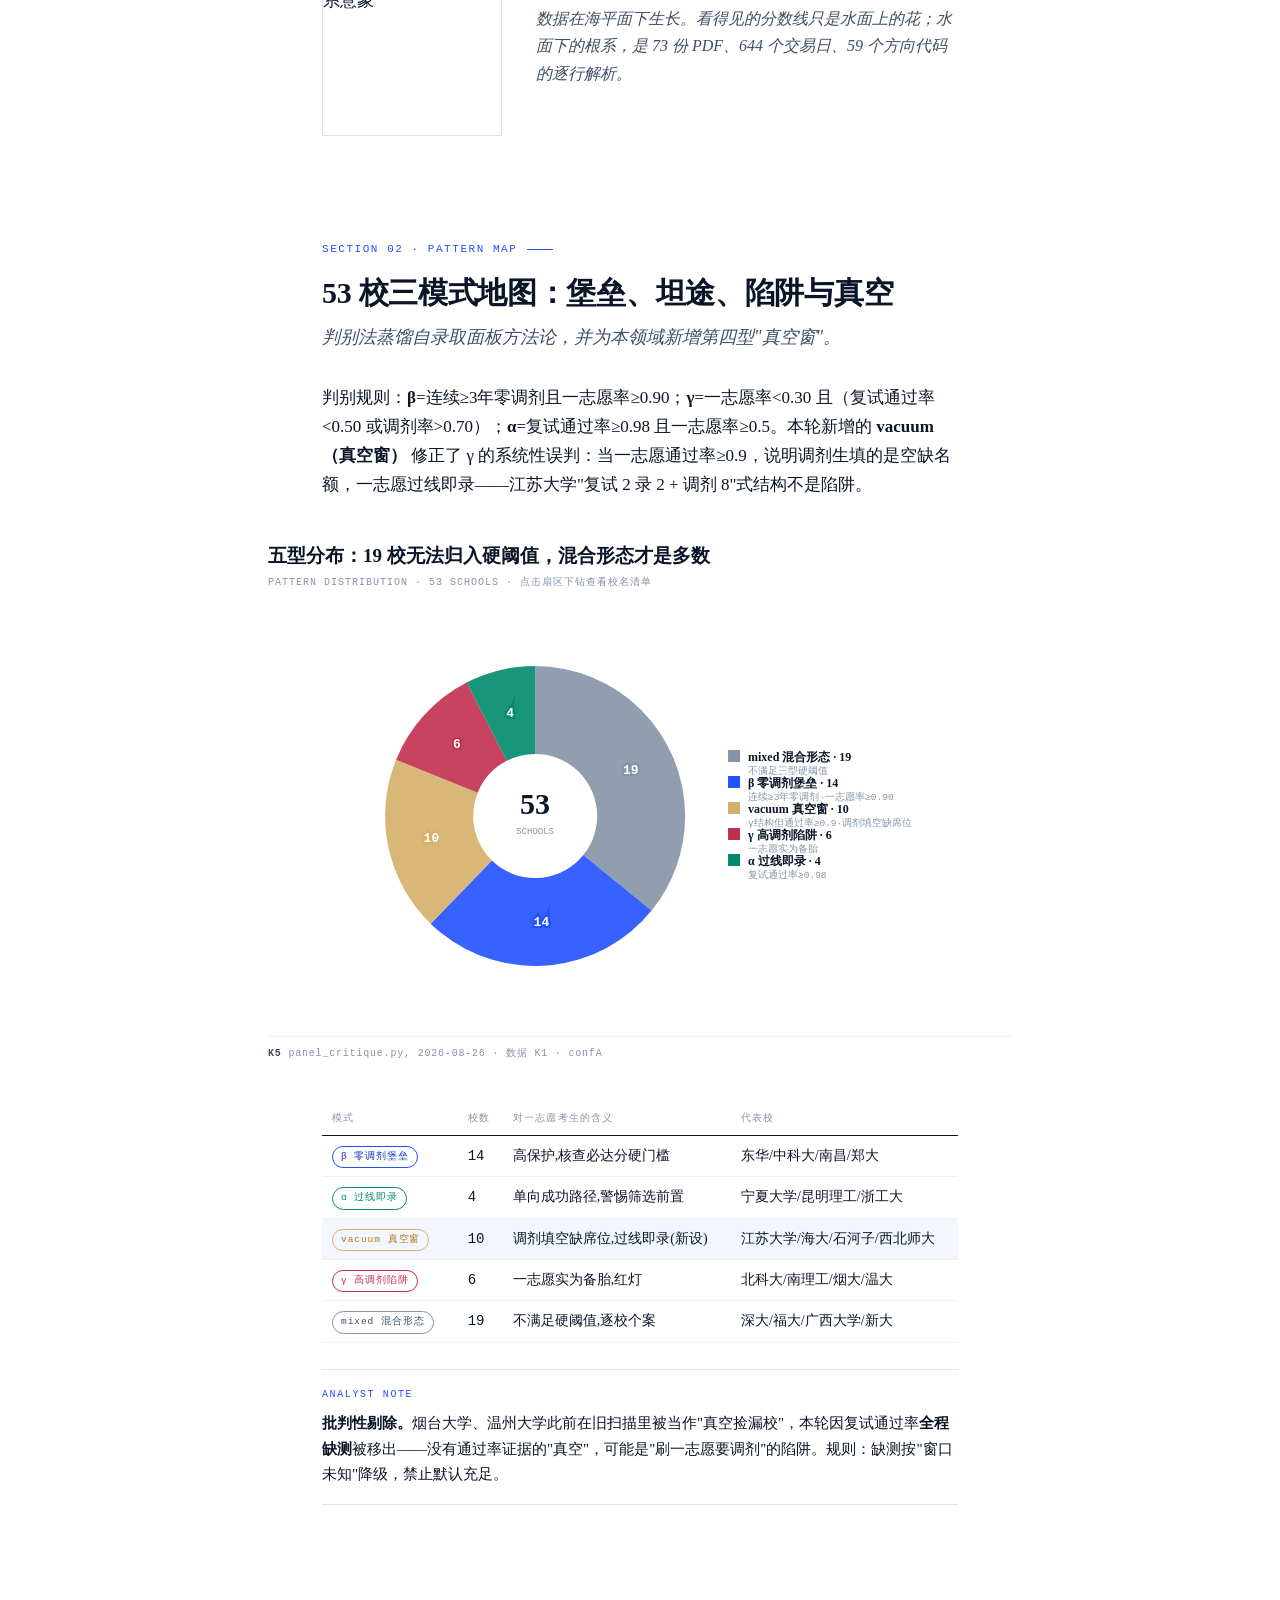
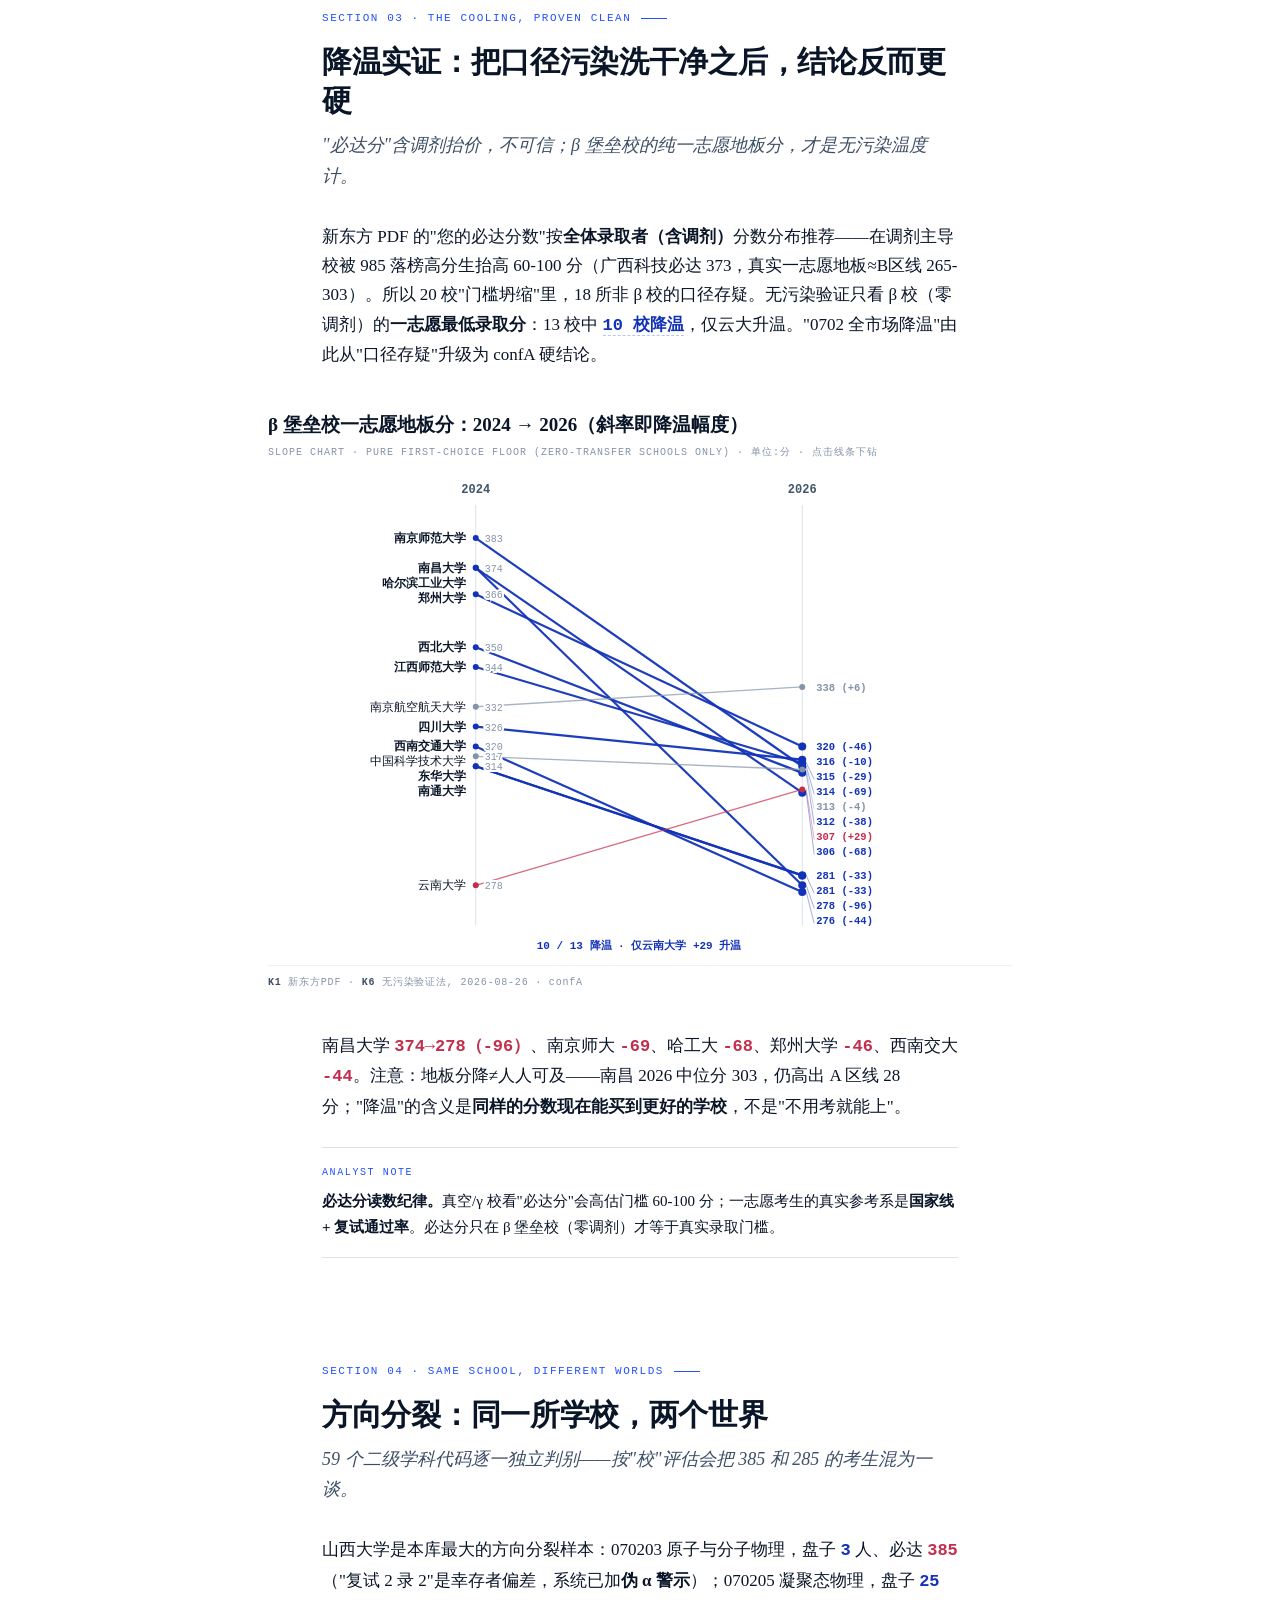
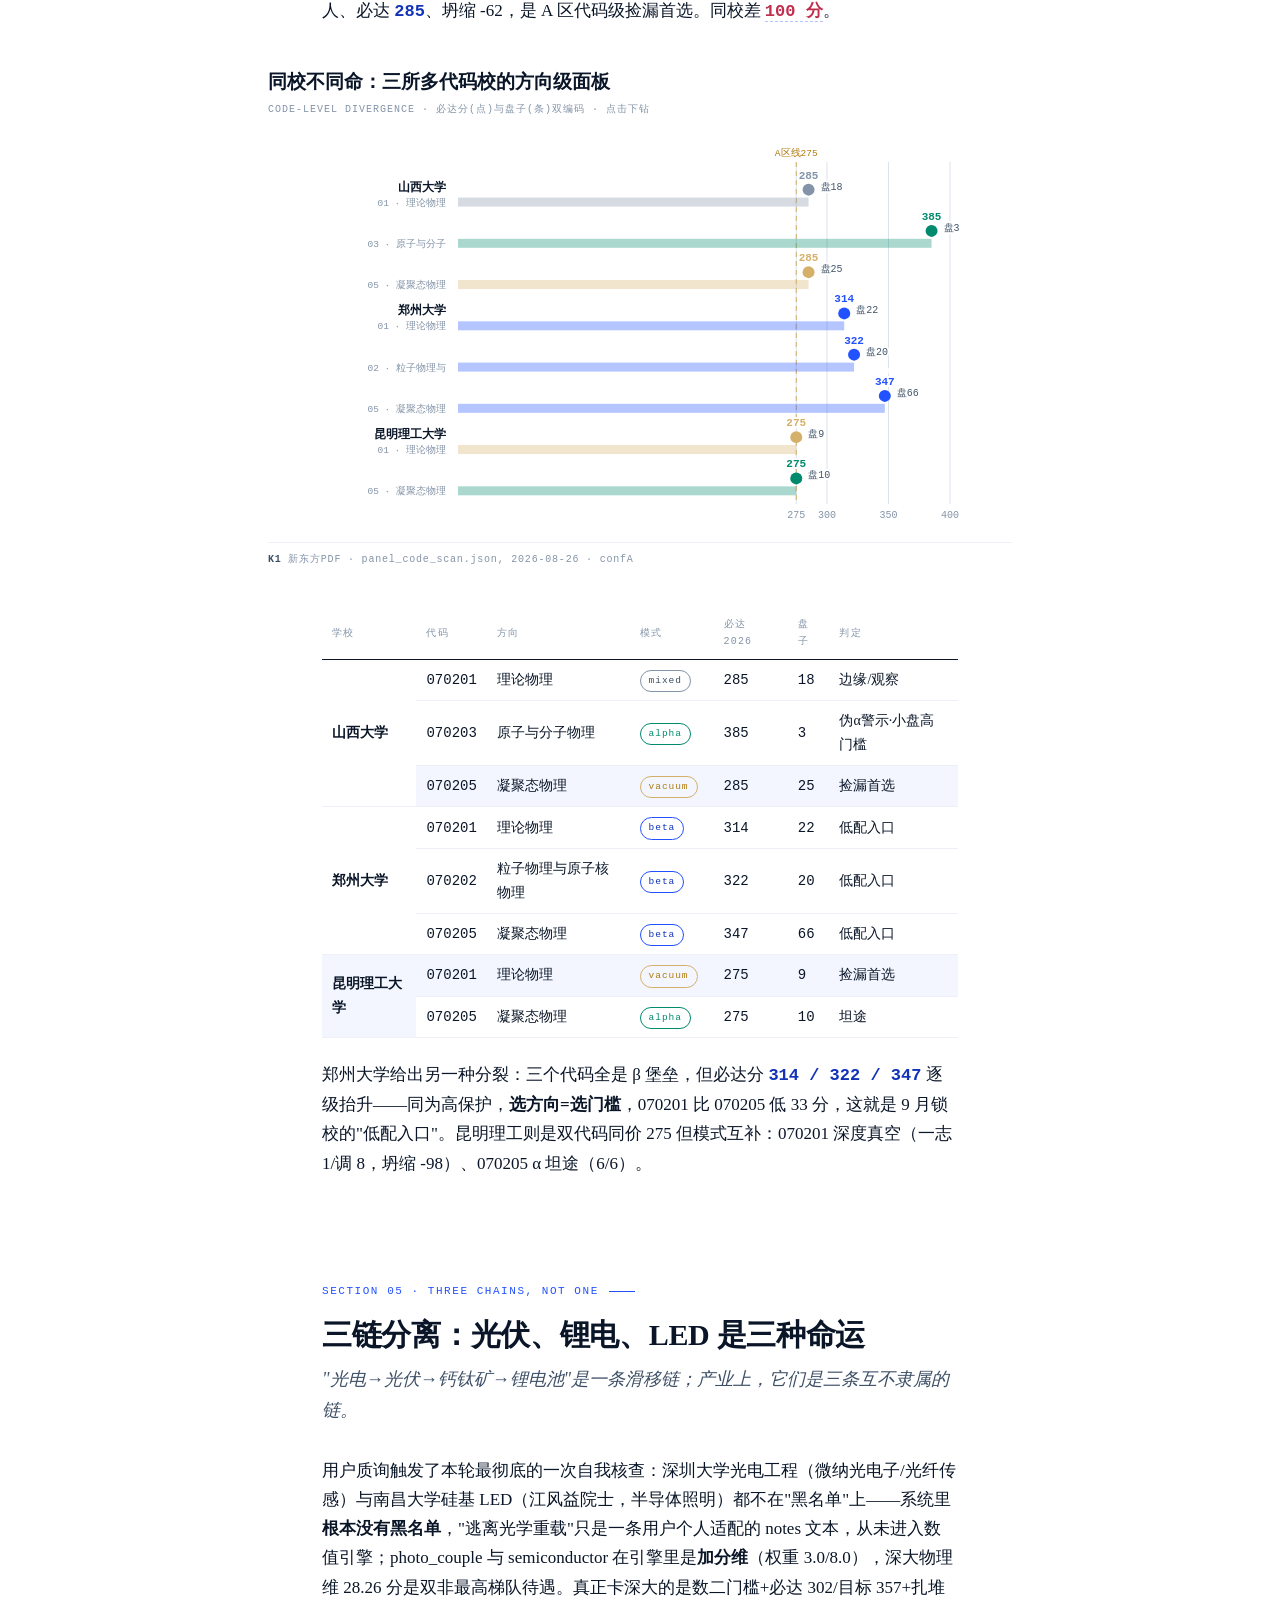
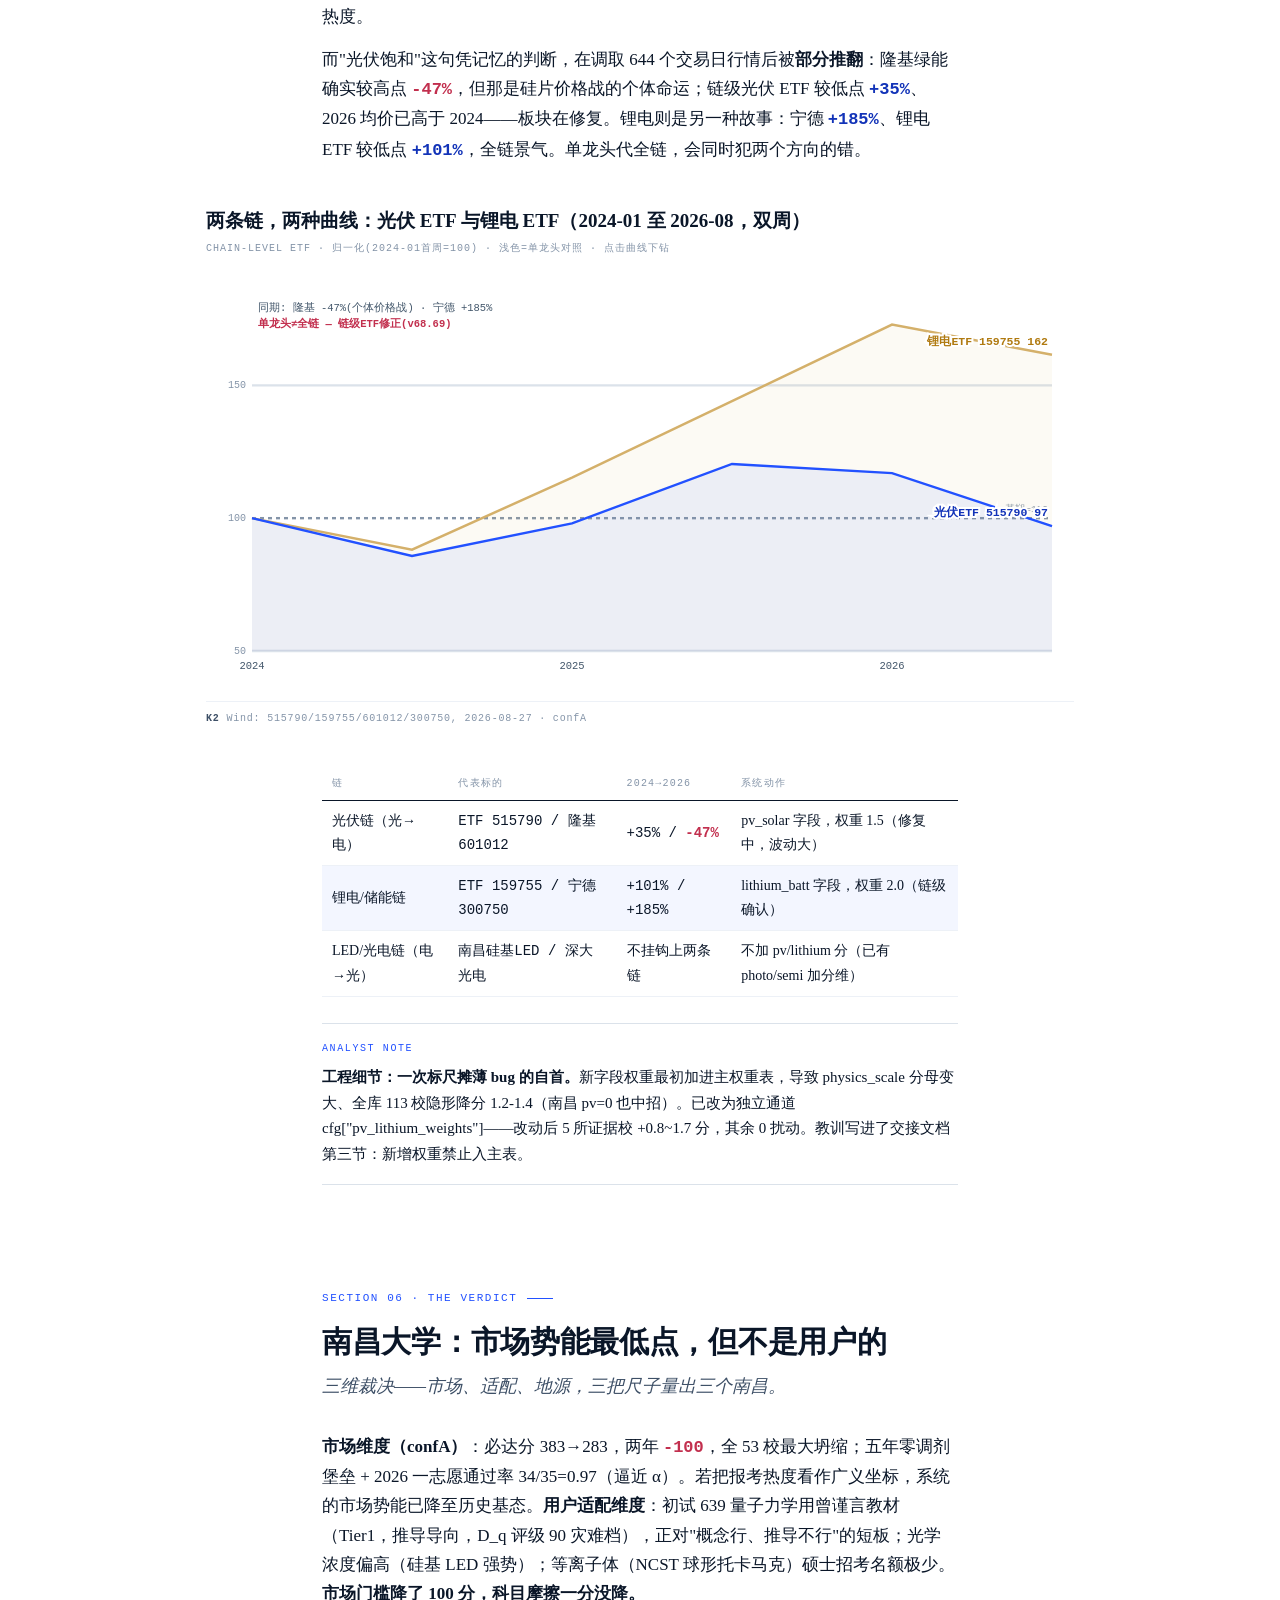
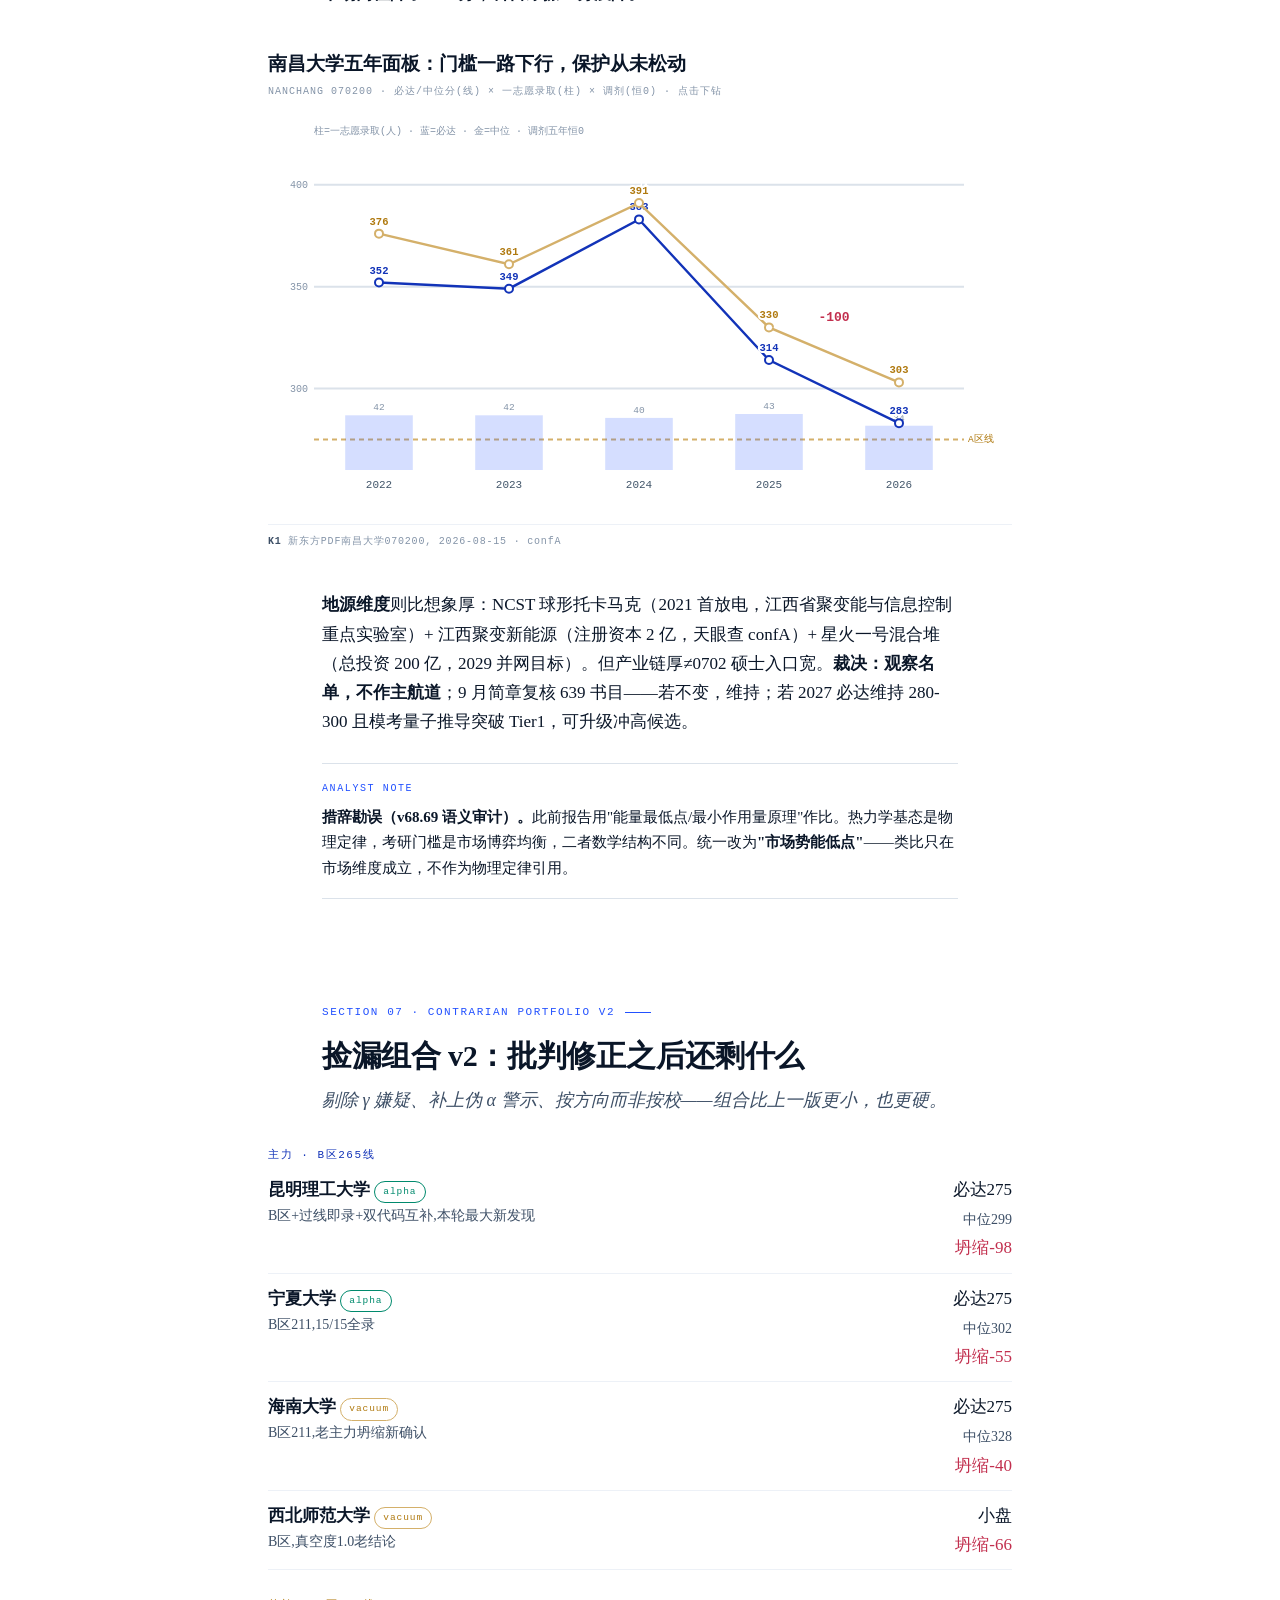
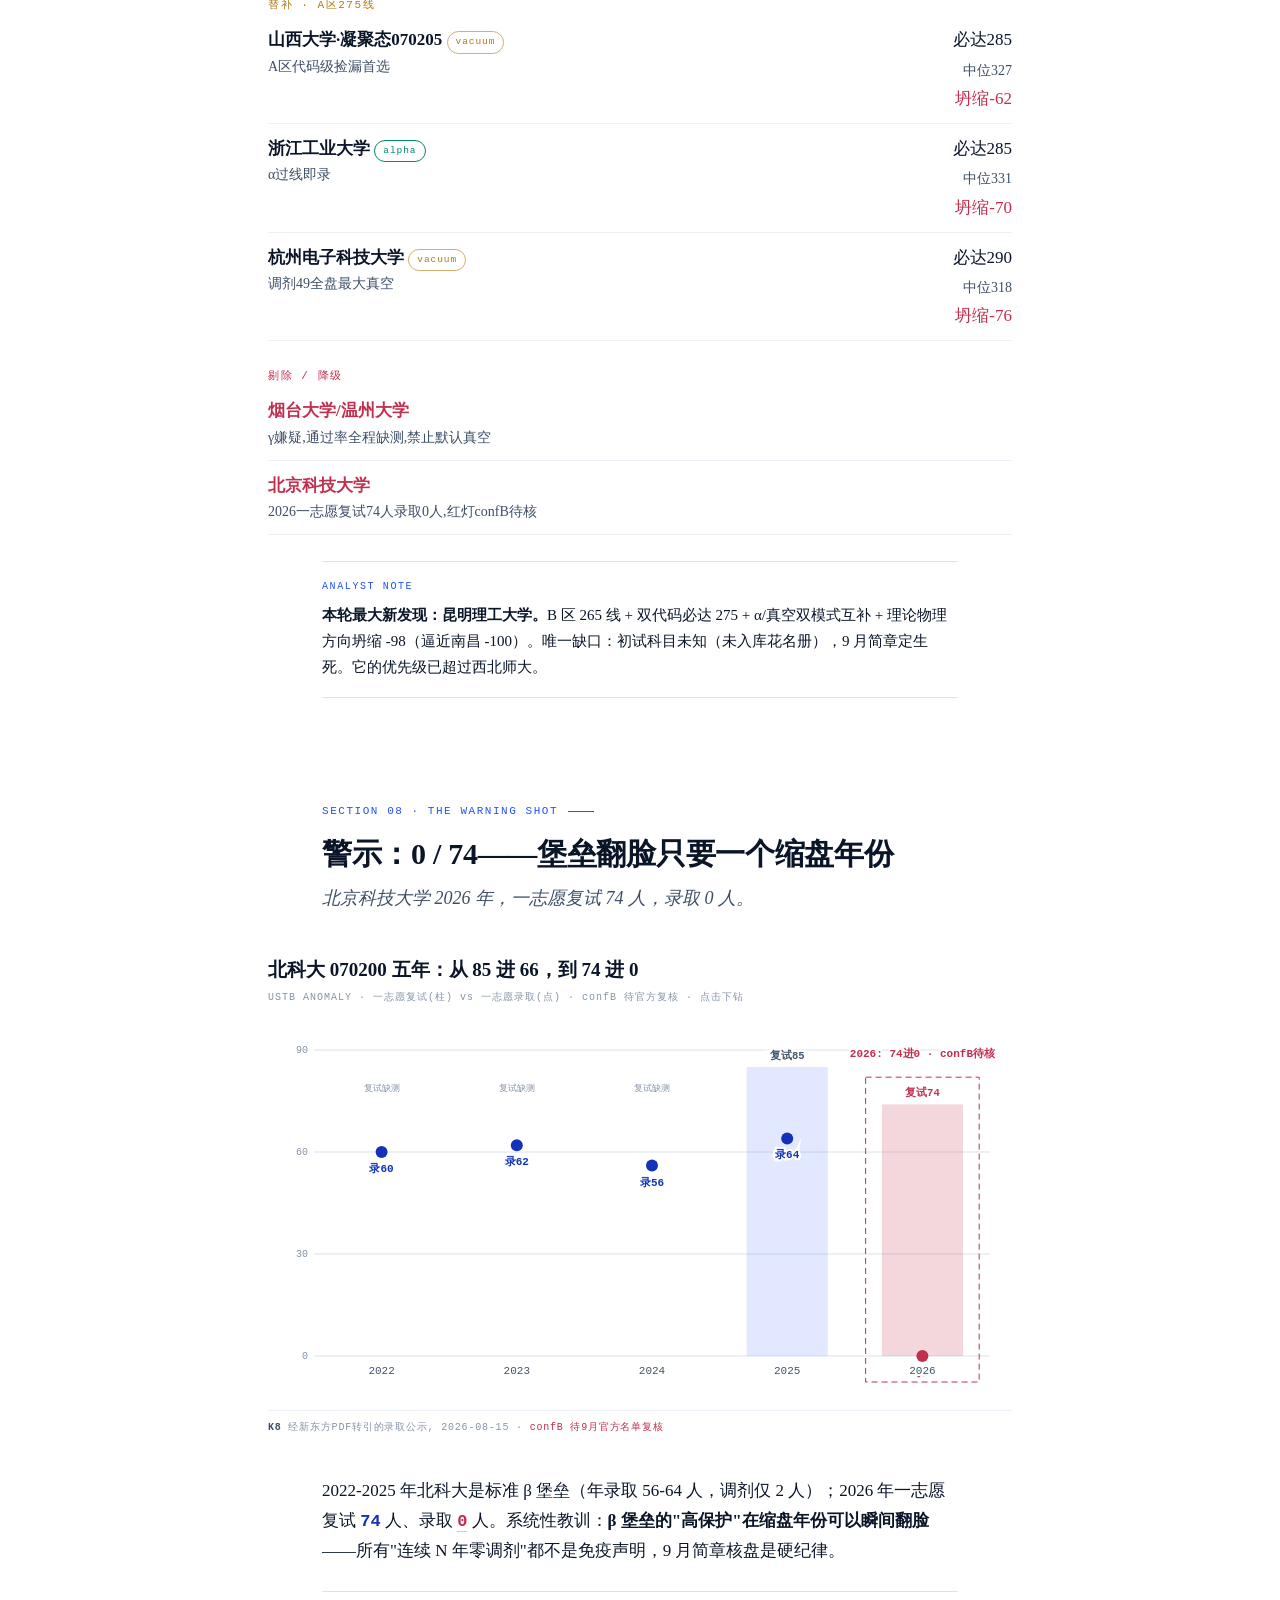
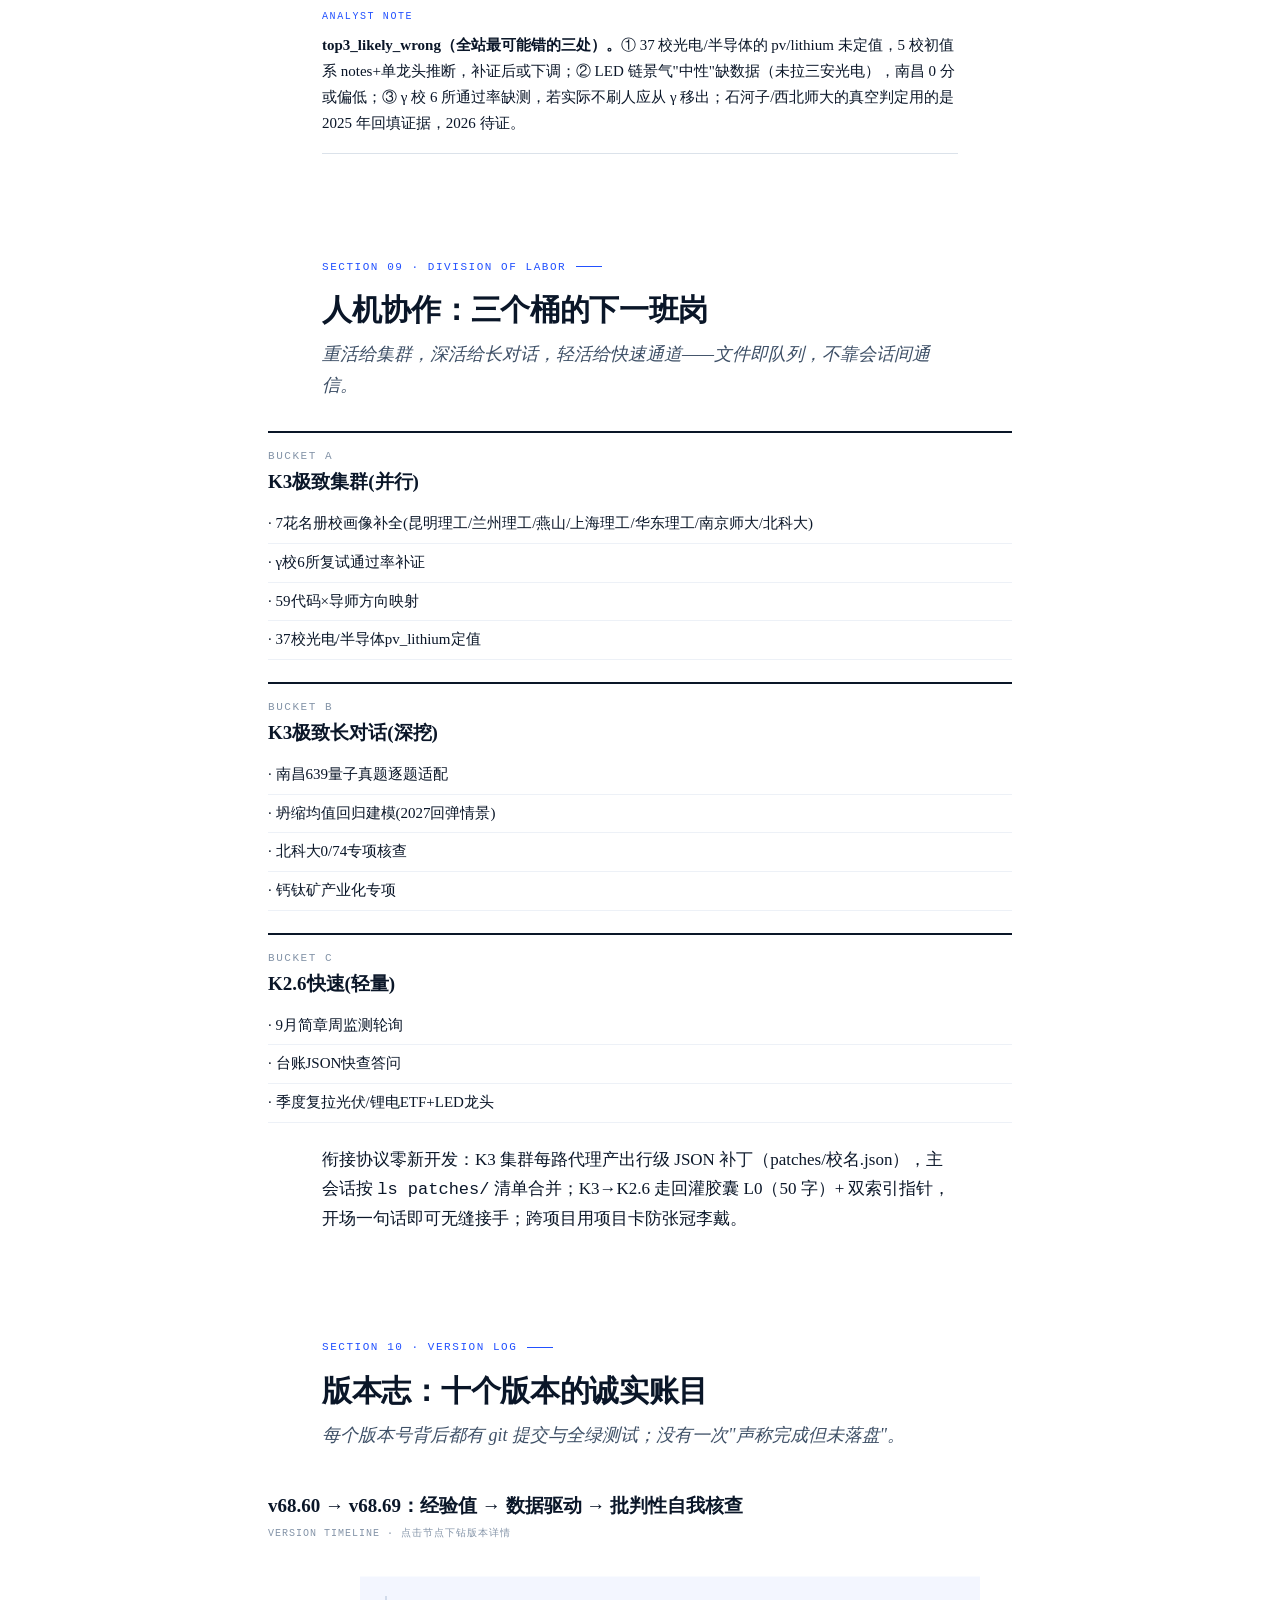
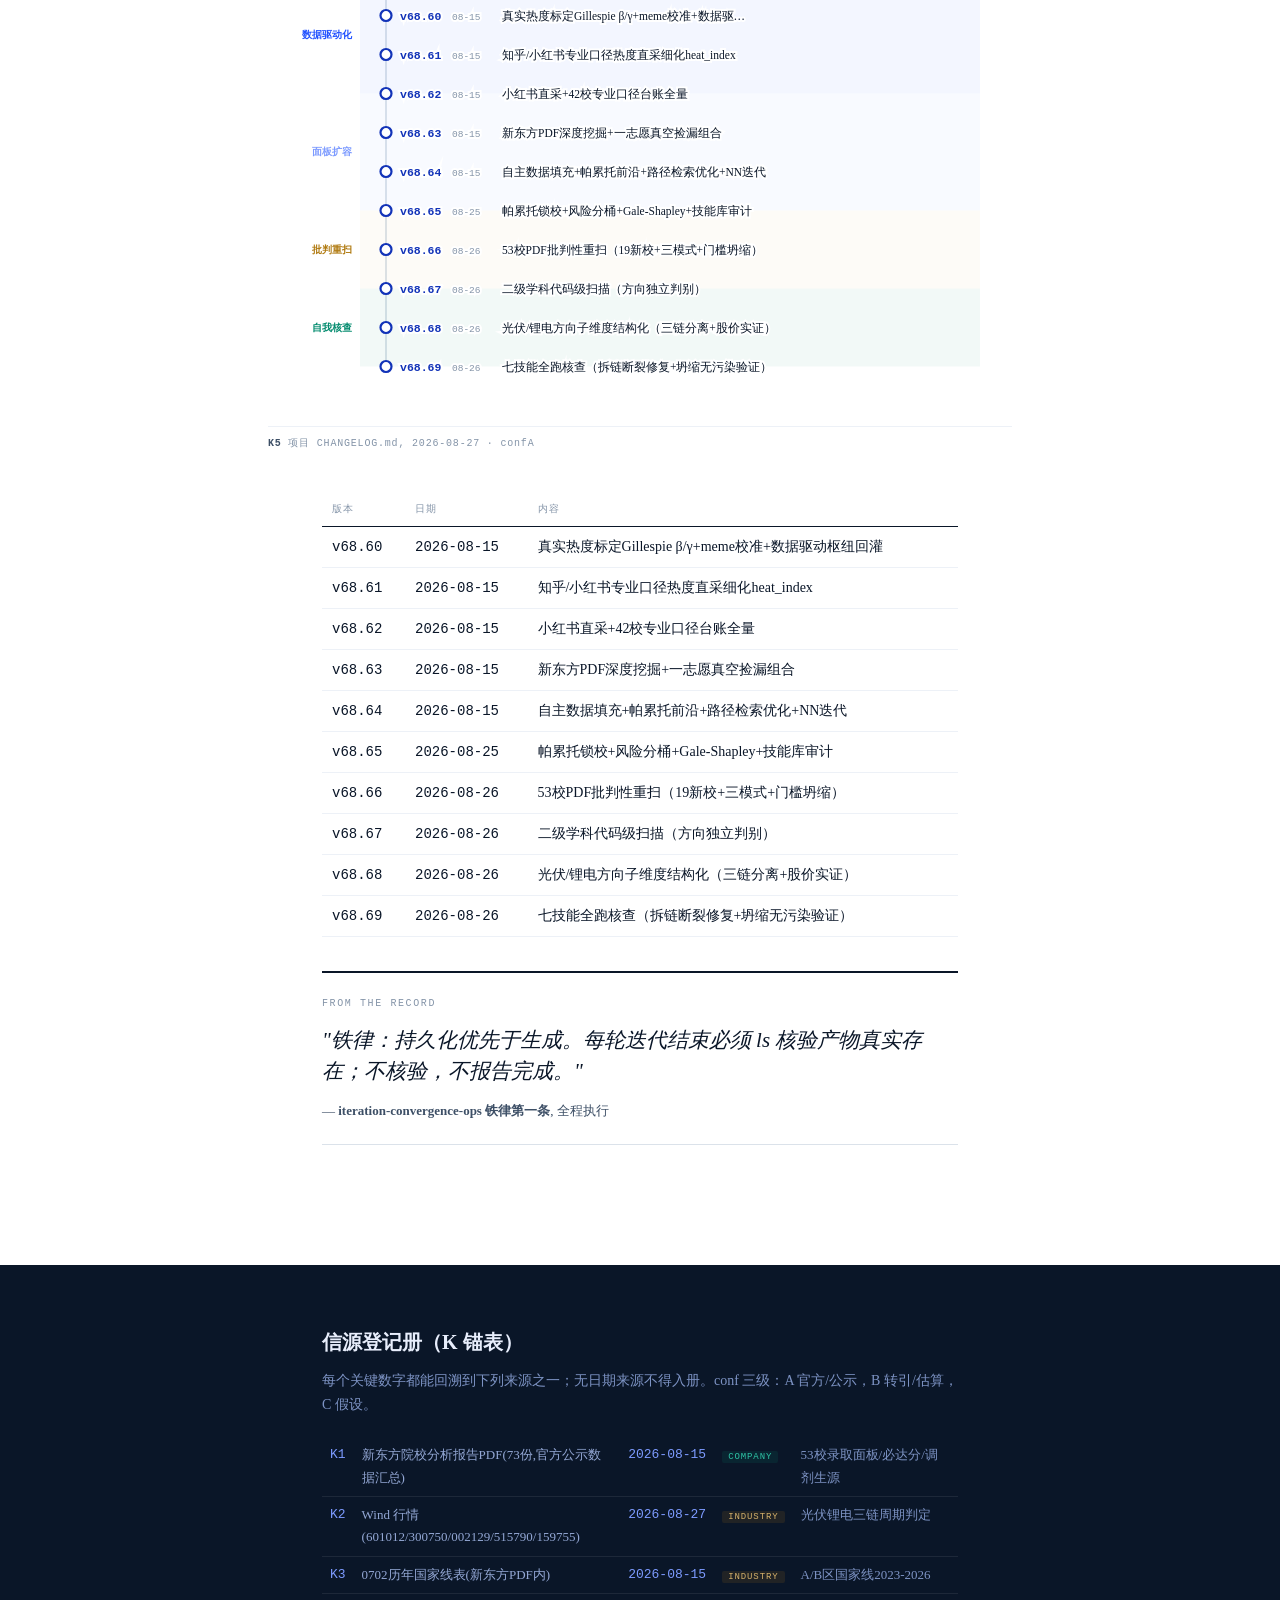
==== commit c077e2eb: "site: 图片引用改为公开URL(仓库无二进制资产,AI生成意象图托管于公开链接)" ====
--- a/site/index.html
+++ b/site/index.html
@@ -21,7 +21,7 @@
       <span>113 SCHOOLS</span><span>53 PANEL</span><span>59 CODES</span><span>570 TESTS PASSED</span><span>PARAM 220 · 缺解释 0</span>
     </div>
     <div class="c-img">
-      <img src="assets/cover_sea_flower.jpg" alt="海平面上的花未眠——夜色海面上的发光花" loading="eager">
+      <img src="https://www.kimi.com/apiv2-files/sign-obj/kimi-fs%2Ffiles%2Fblob%2Ffdd8f5c7bb3a286539e12d9f3293ad278e415180d9dda9ef3523fdcaa6c8feb6?filename=cover_sea_flower.jpg&sig=m2iBiT6niK4CnJdWJiSNwyKNK0vXWi-iDdpJKUWaXp4=&t=o" alt="海平面上的花未眠——夜色海面上的发光花" loading="eager">
       <p class="c-cap">FIG. 0 · THE SLEEPLESS FLOWER ABOVE SEA LEVEL · AI-GENERATED MOTIF, 2026-08-27</p>
     </div>
   </div>
@@ -87,7 +87,7 @@
   <div class="prose">
   <p class="body">A 区线 2024 年 <span class="hlnum">288</span> → 2026 年 <span class="hlnum">275</span>，两年 <span class="negnum">-13 分</span>；B 区同步 278→265。国家线是全市场最干净的温度计——它不含任何单一院校的口径噪声。这条曲线是后文一切"降温"判断的底座，但仅有它还不够：国家线降可能只是公共课难度变化，真正的证据在 §3 的一志愿地板分。</p>
   <div class="motif">
-    <img src="assets/motif_roots.jpg" alt="海平面下的花——根系意象" loading="lazy">
+    <img src="https://www.kimi.com/apiv2-files/sign-obj/kimi-fs%2Ffiles%2Fblob%2F359531ab0af87673ca8c5e68da907569f8ec9a7863a8e6dba43b03a848487c33?filename=motif_roots.jpg&sig=rlbQGcgUlVx3w5w7P39obFQ0Jx4b5QxKrp3JPR1yiSI=&t=o" alt="海平面下的花——根系意象" loading="lazy">
     <p class="m-txt">数据在海平面下生长。看得见的分数线只是水面上的花；水面下的根系，是 73 份 PDF、644 个交易日、59 个方向代码的逐行解析。</p>
   </div>
 </div></section>
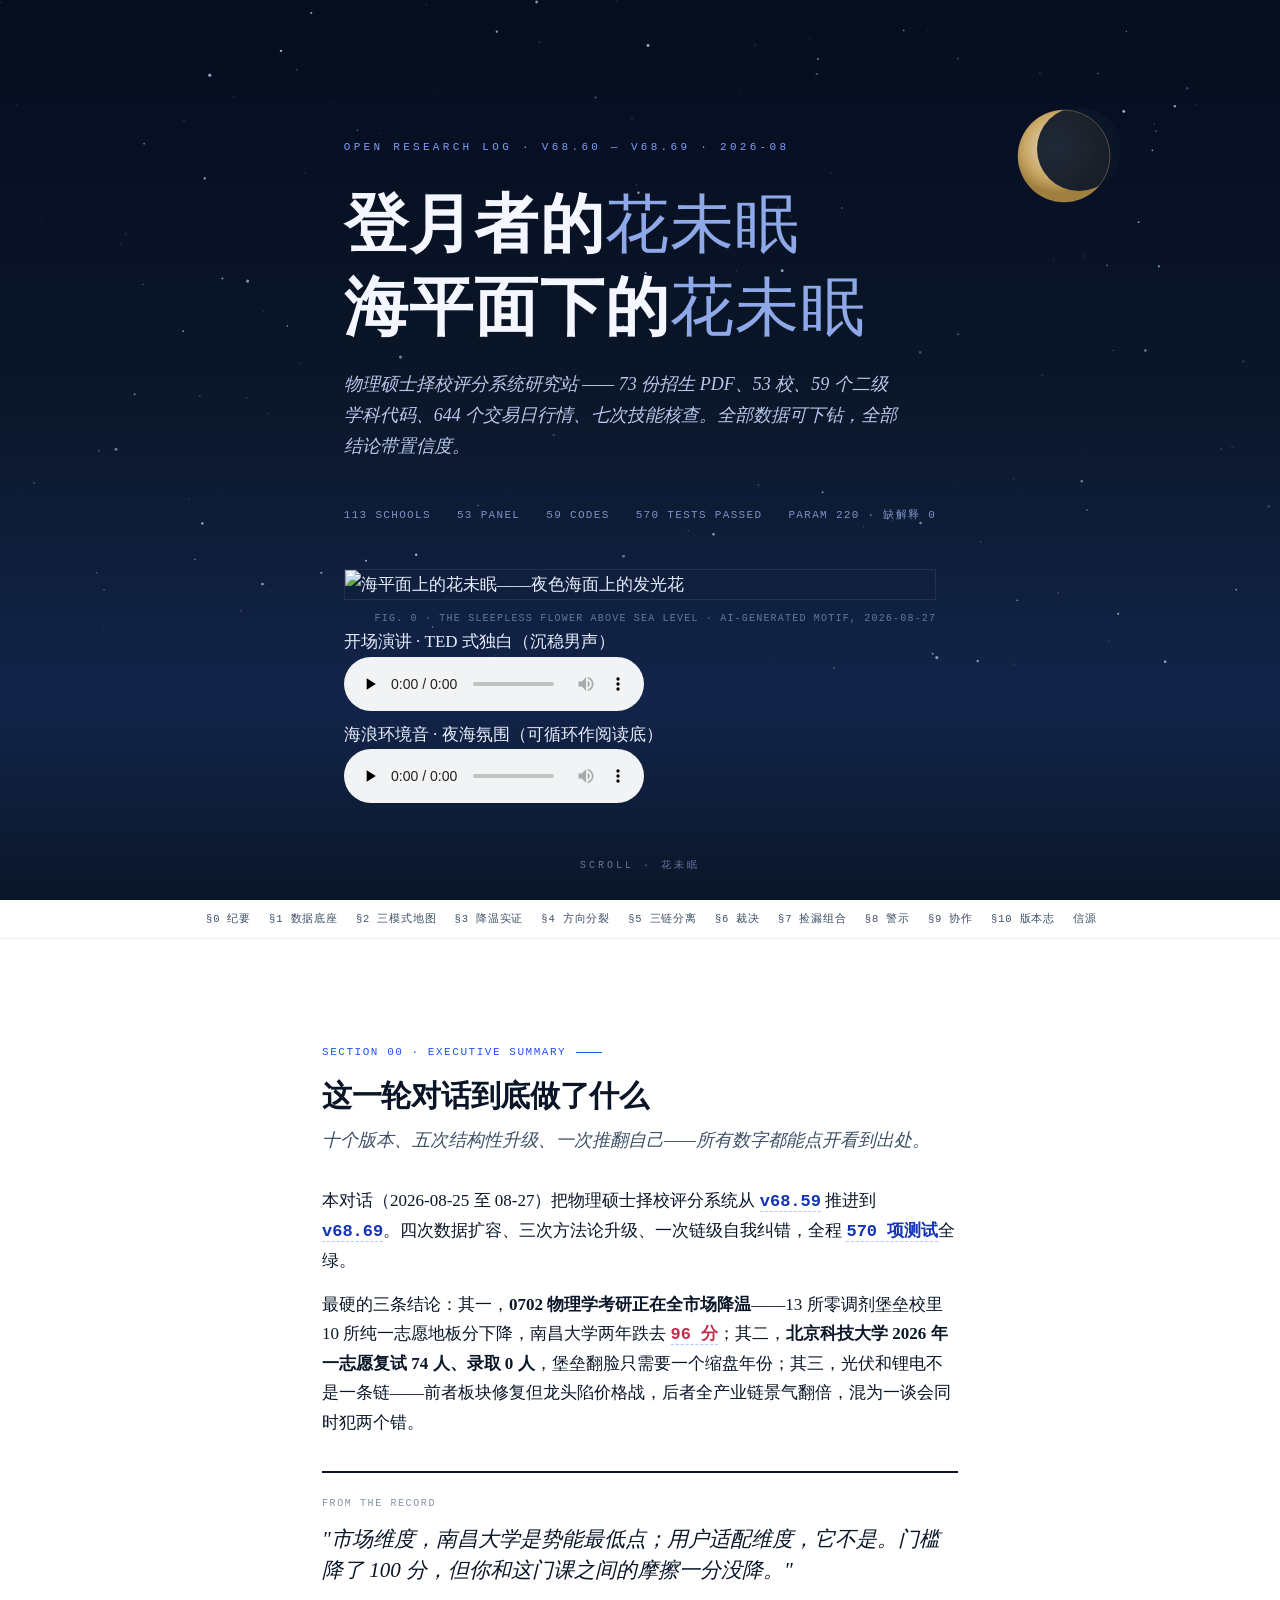
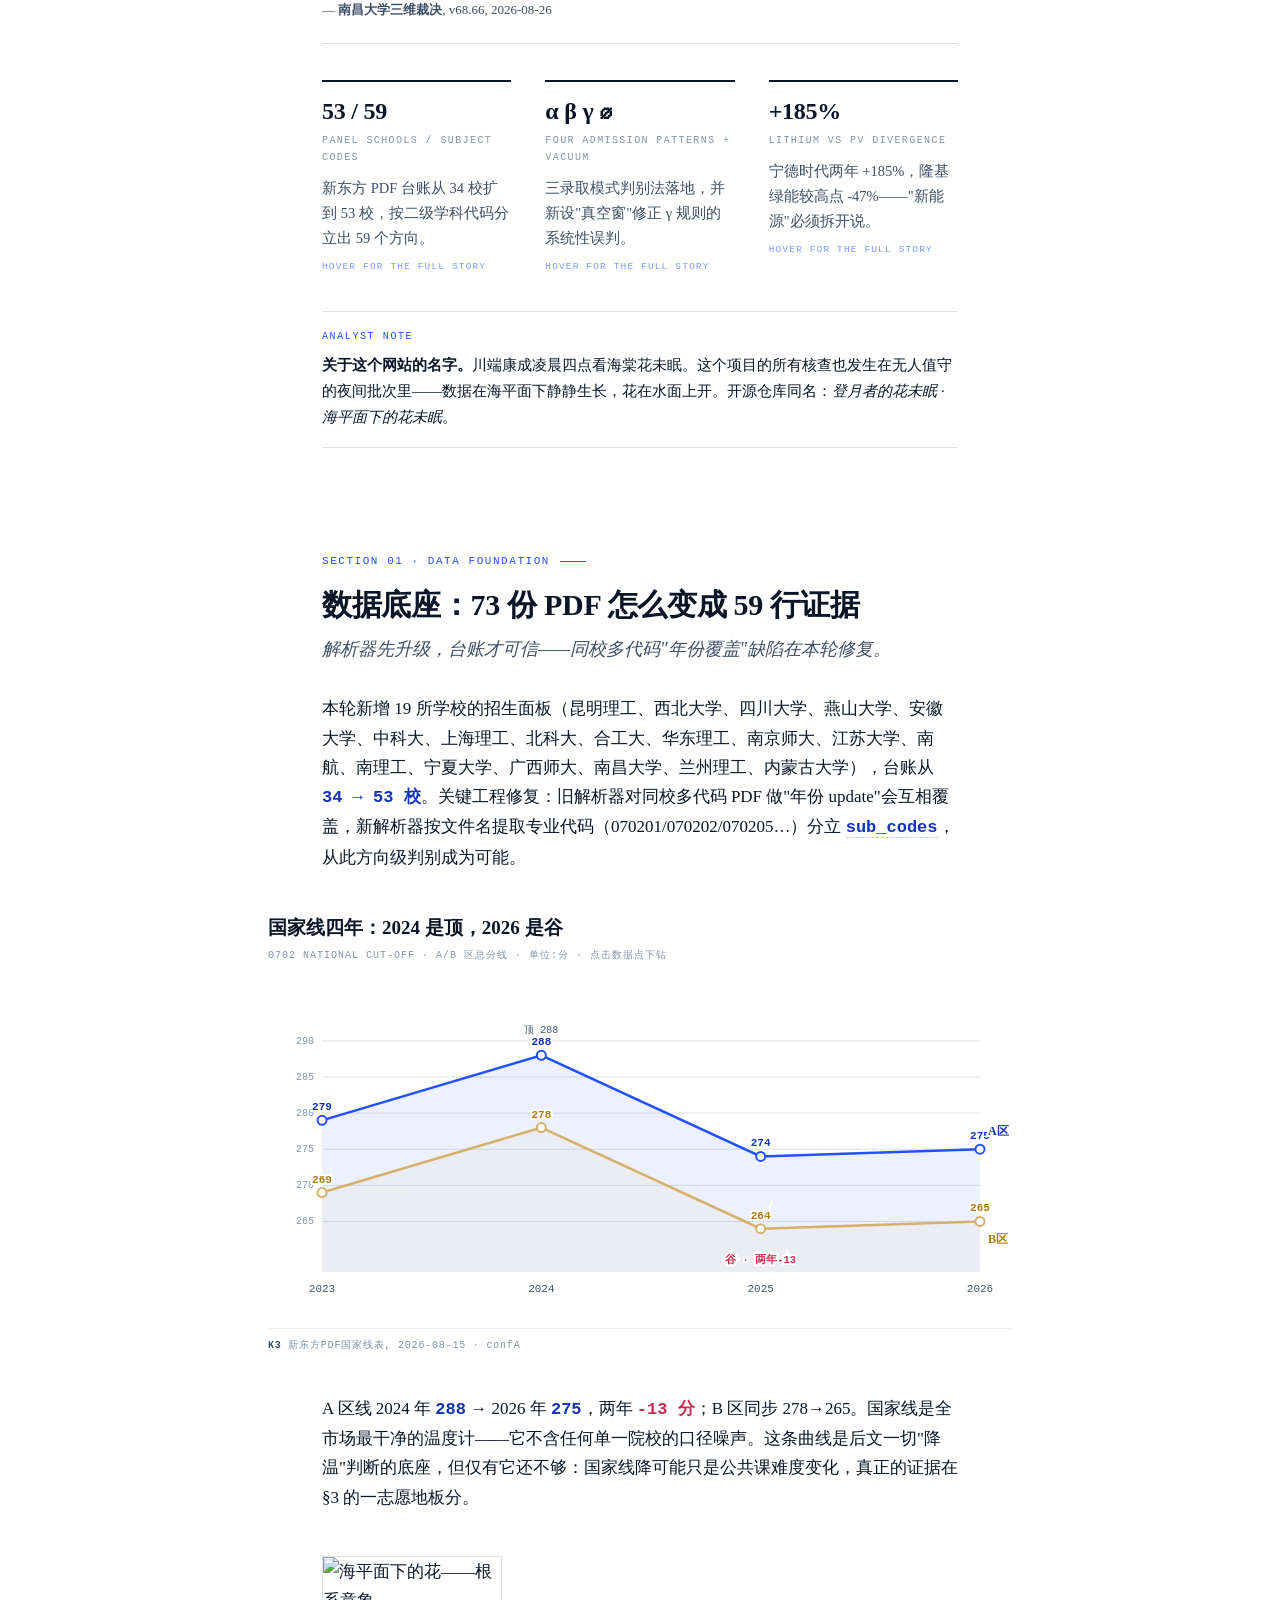
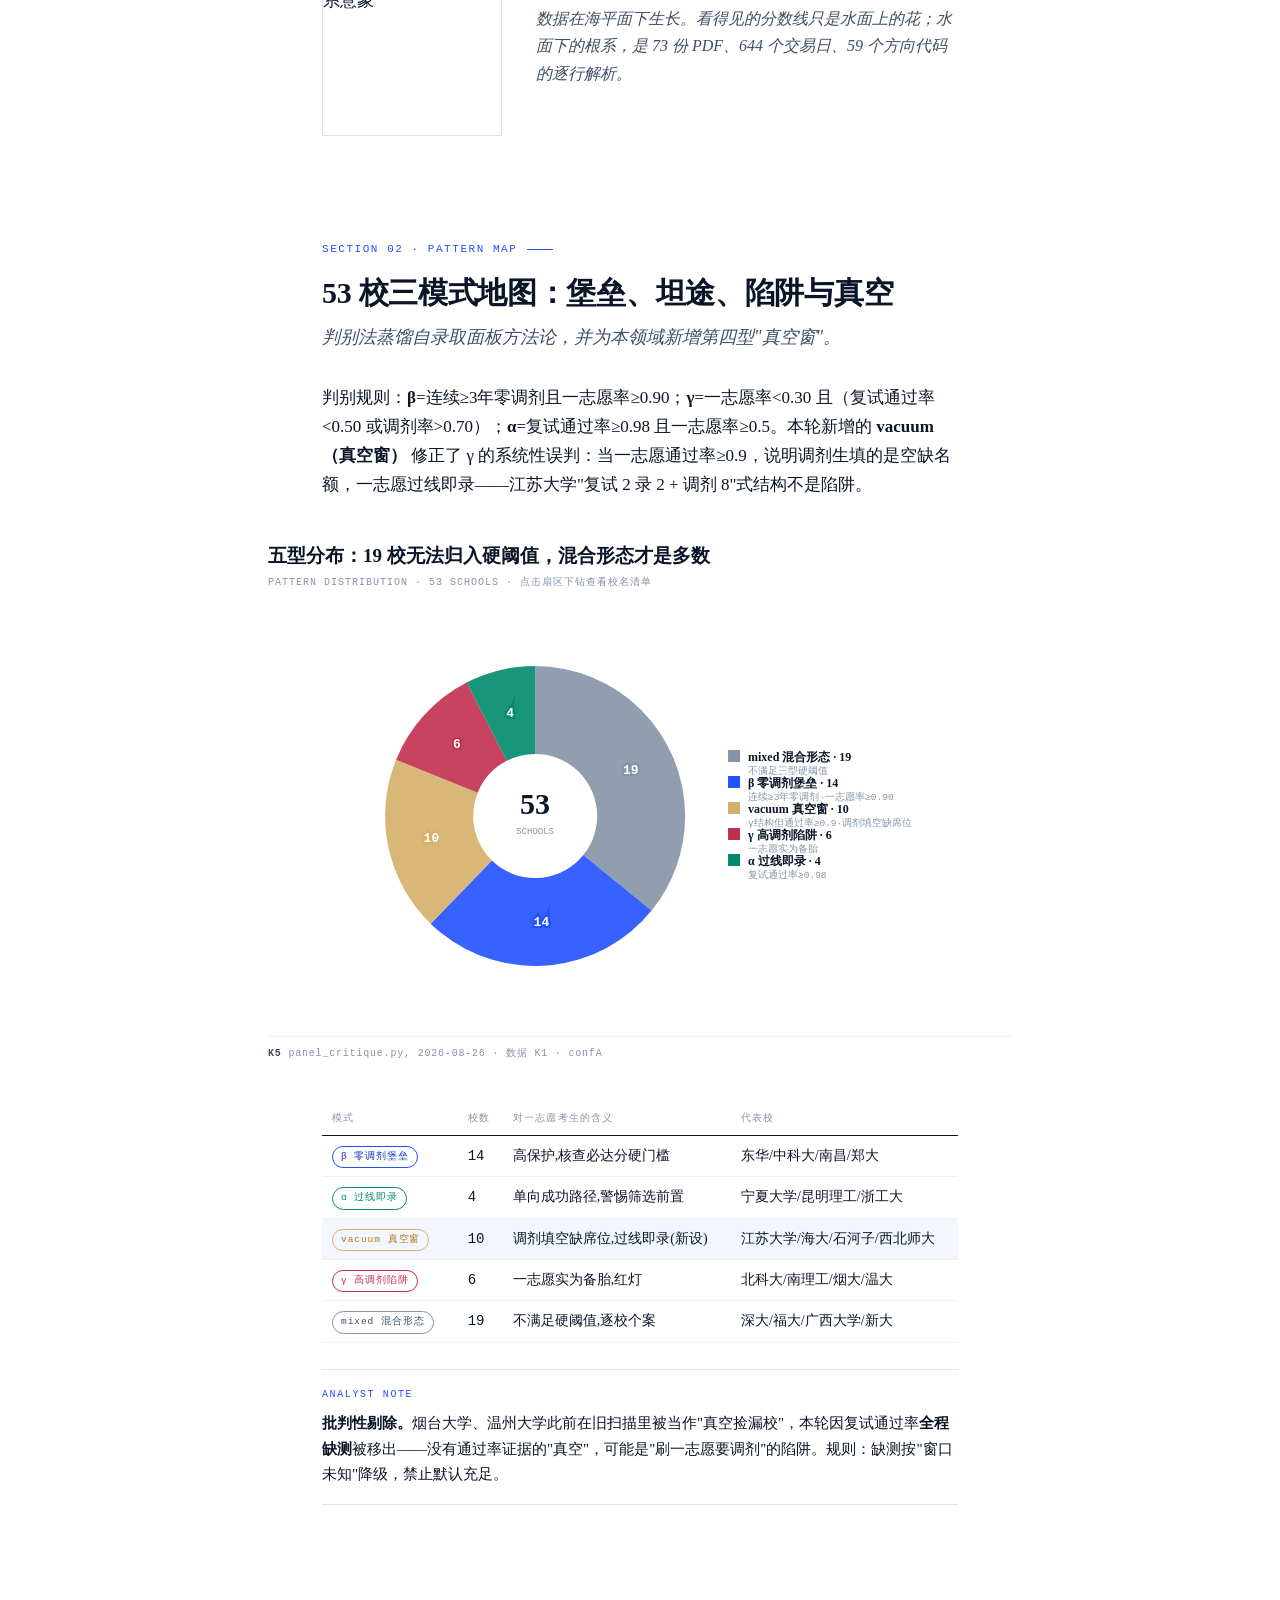
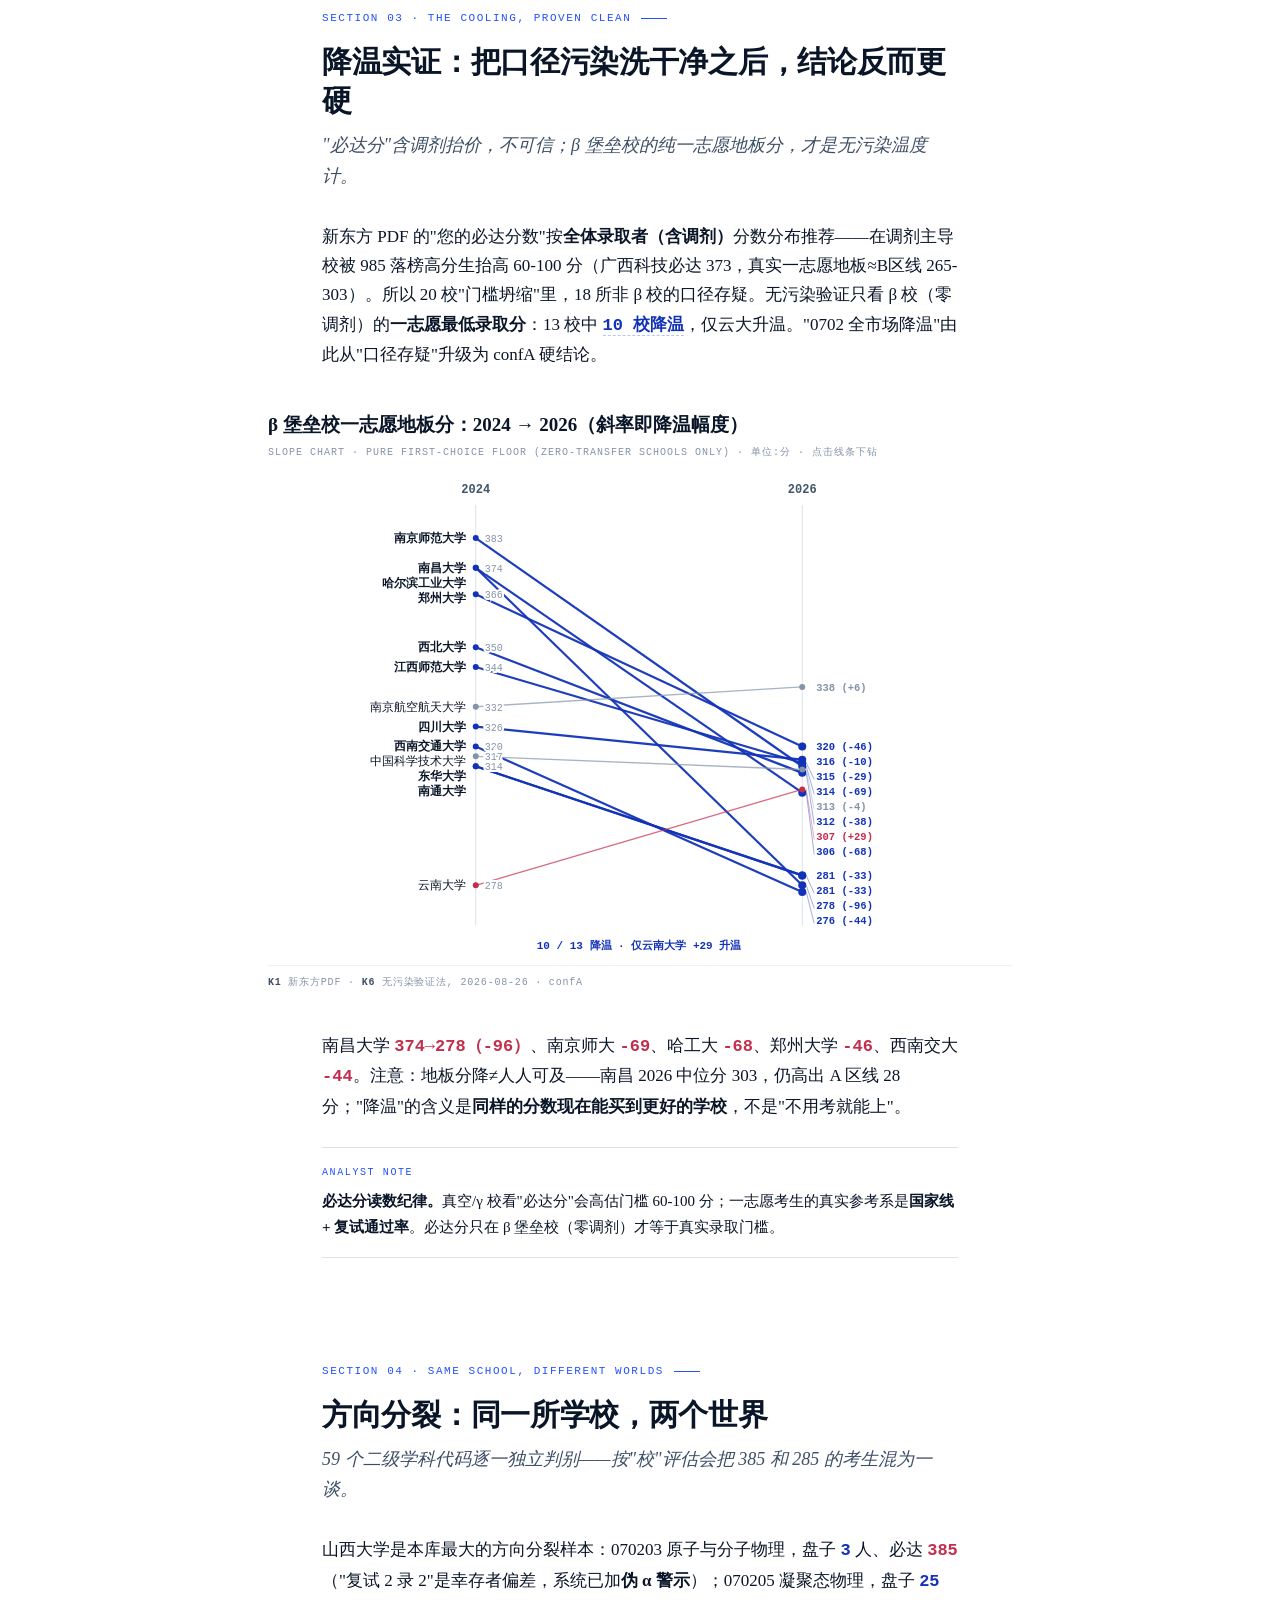
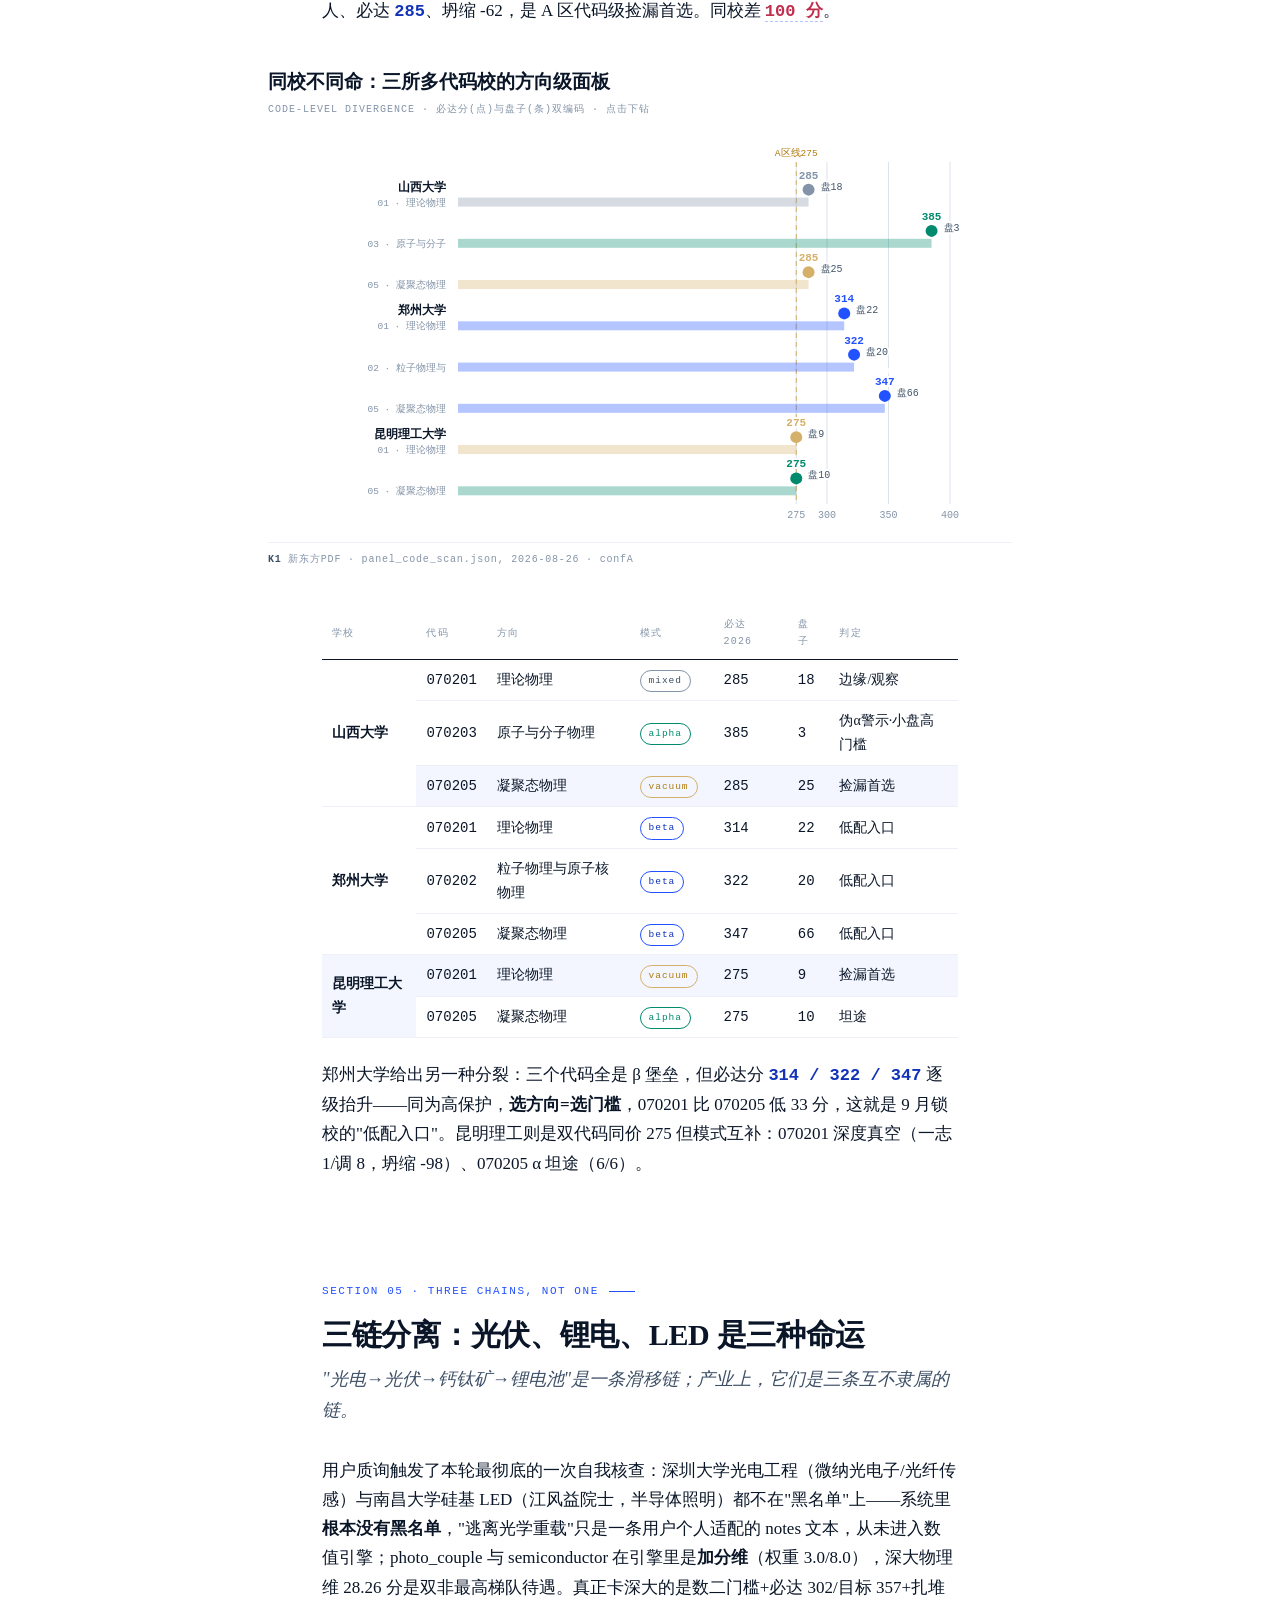
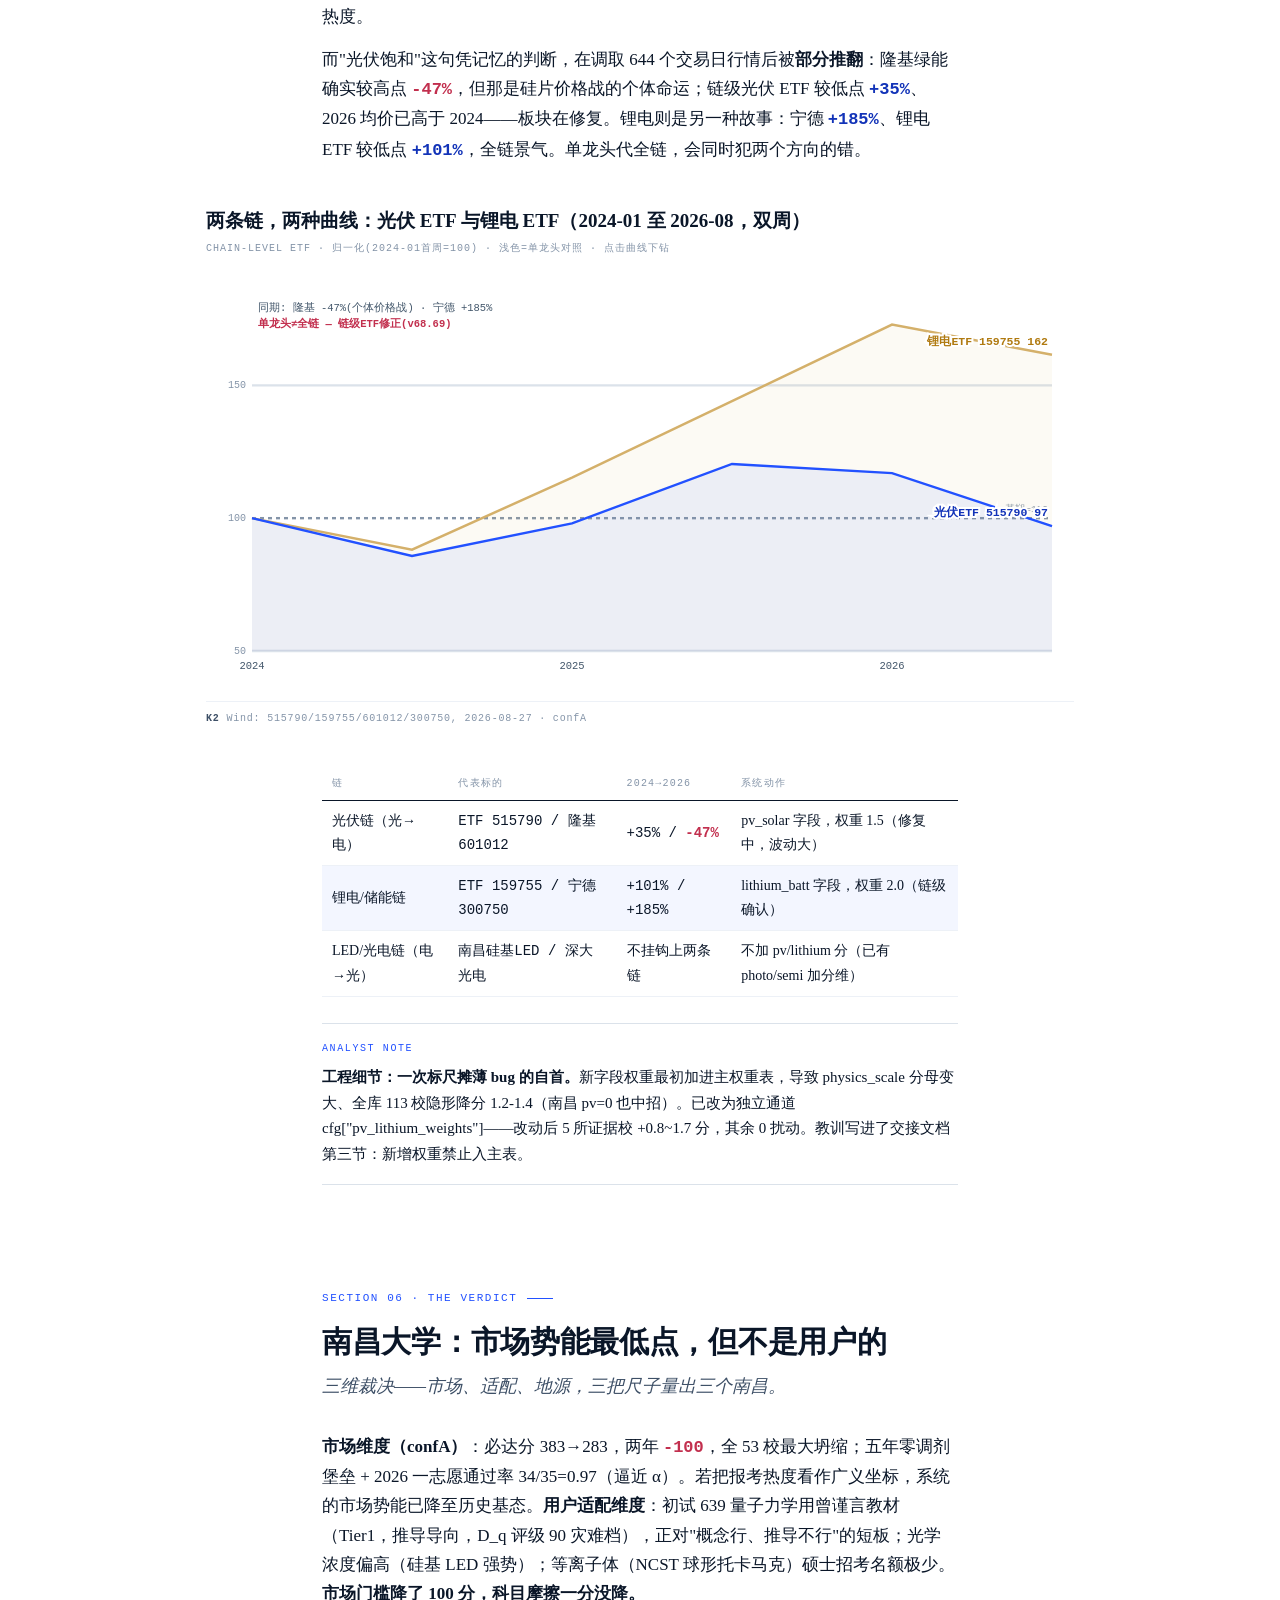
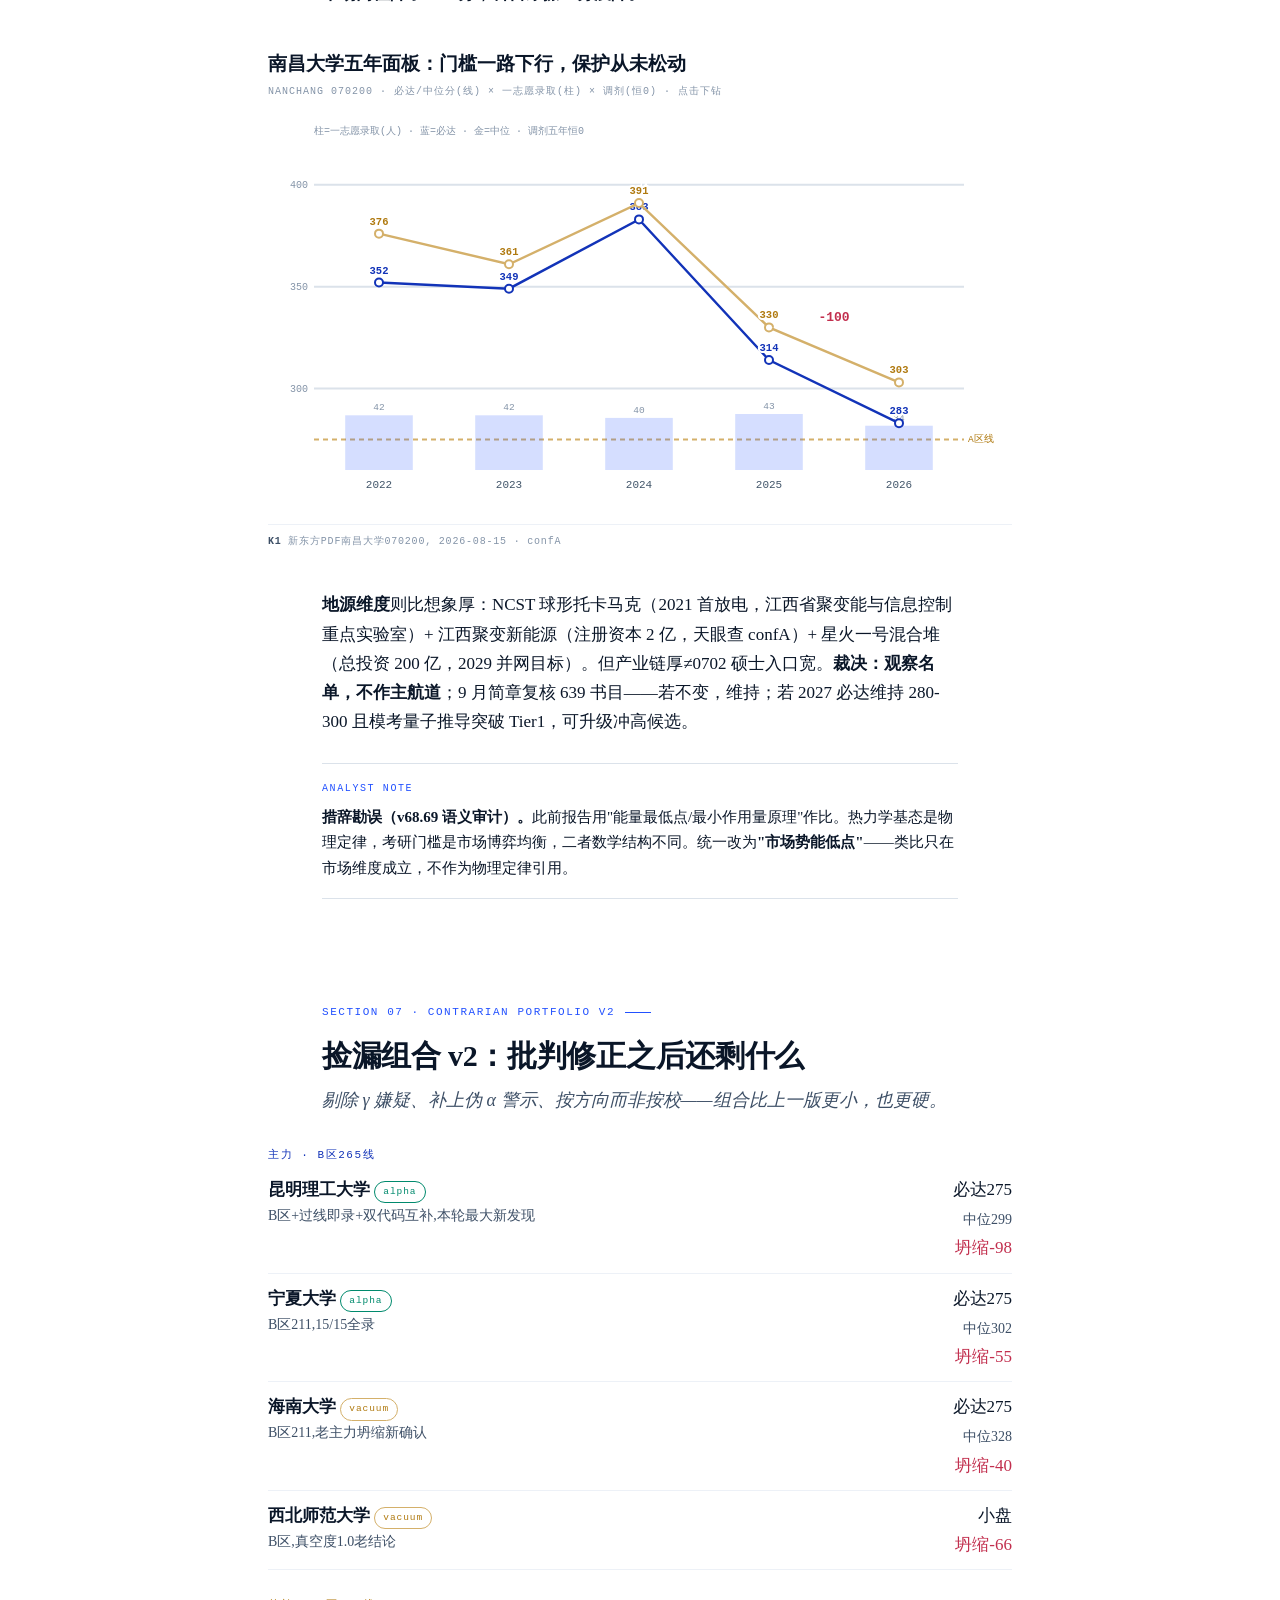
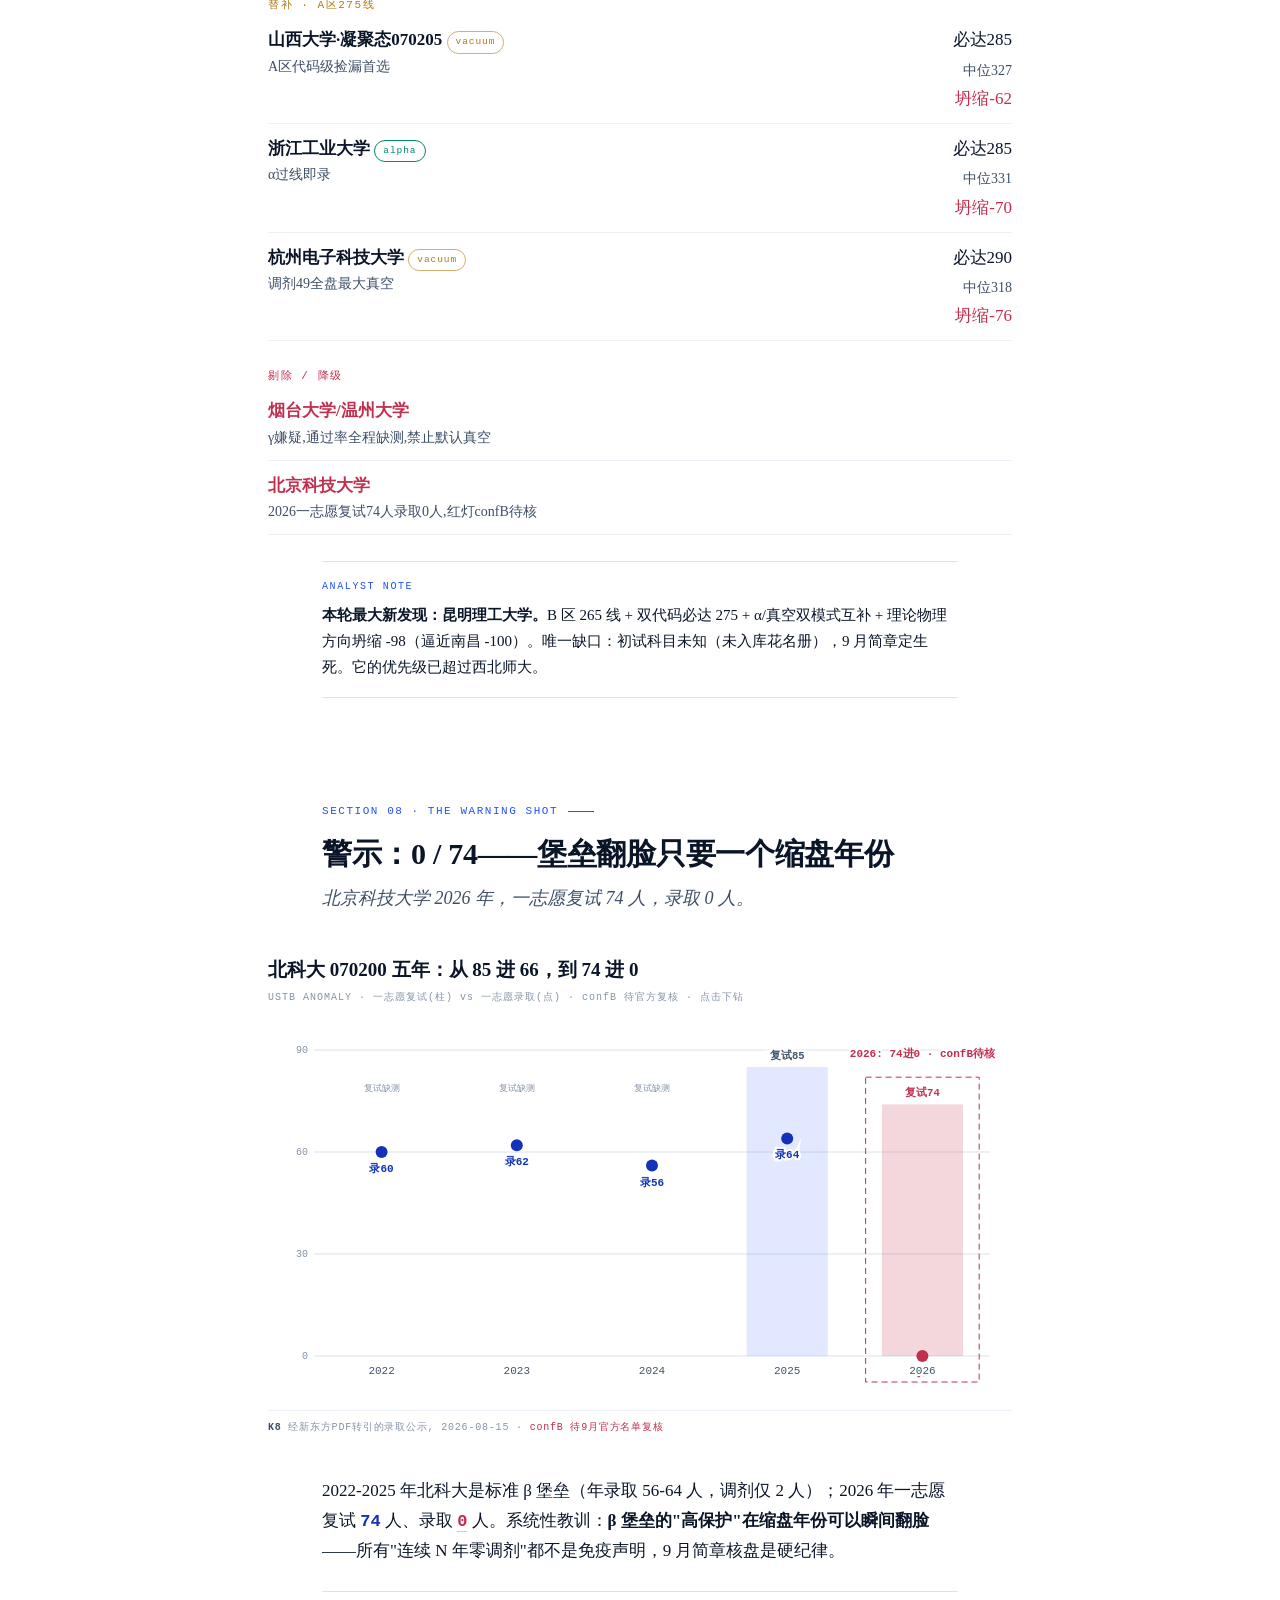
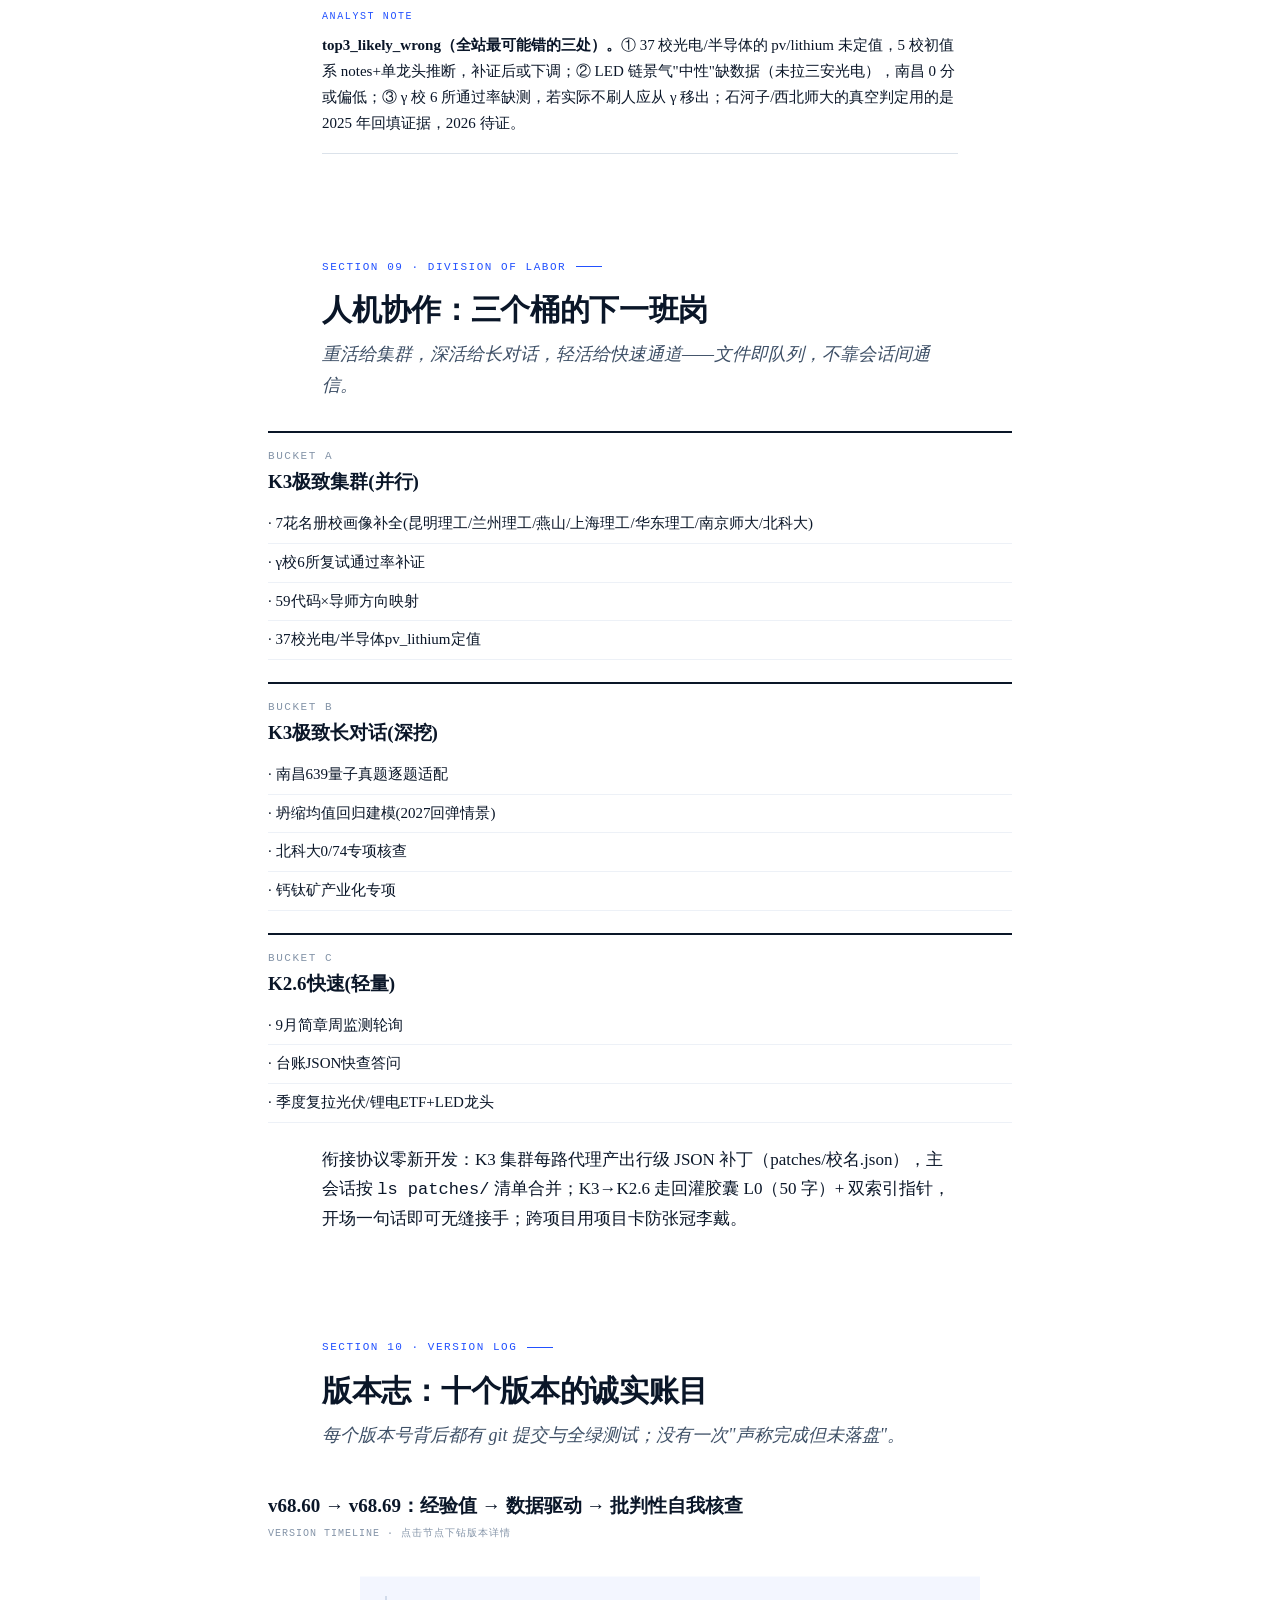
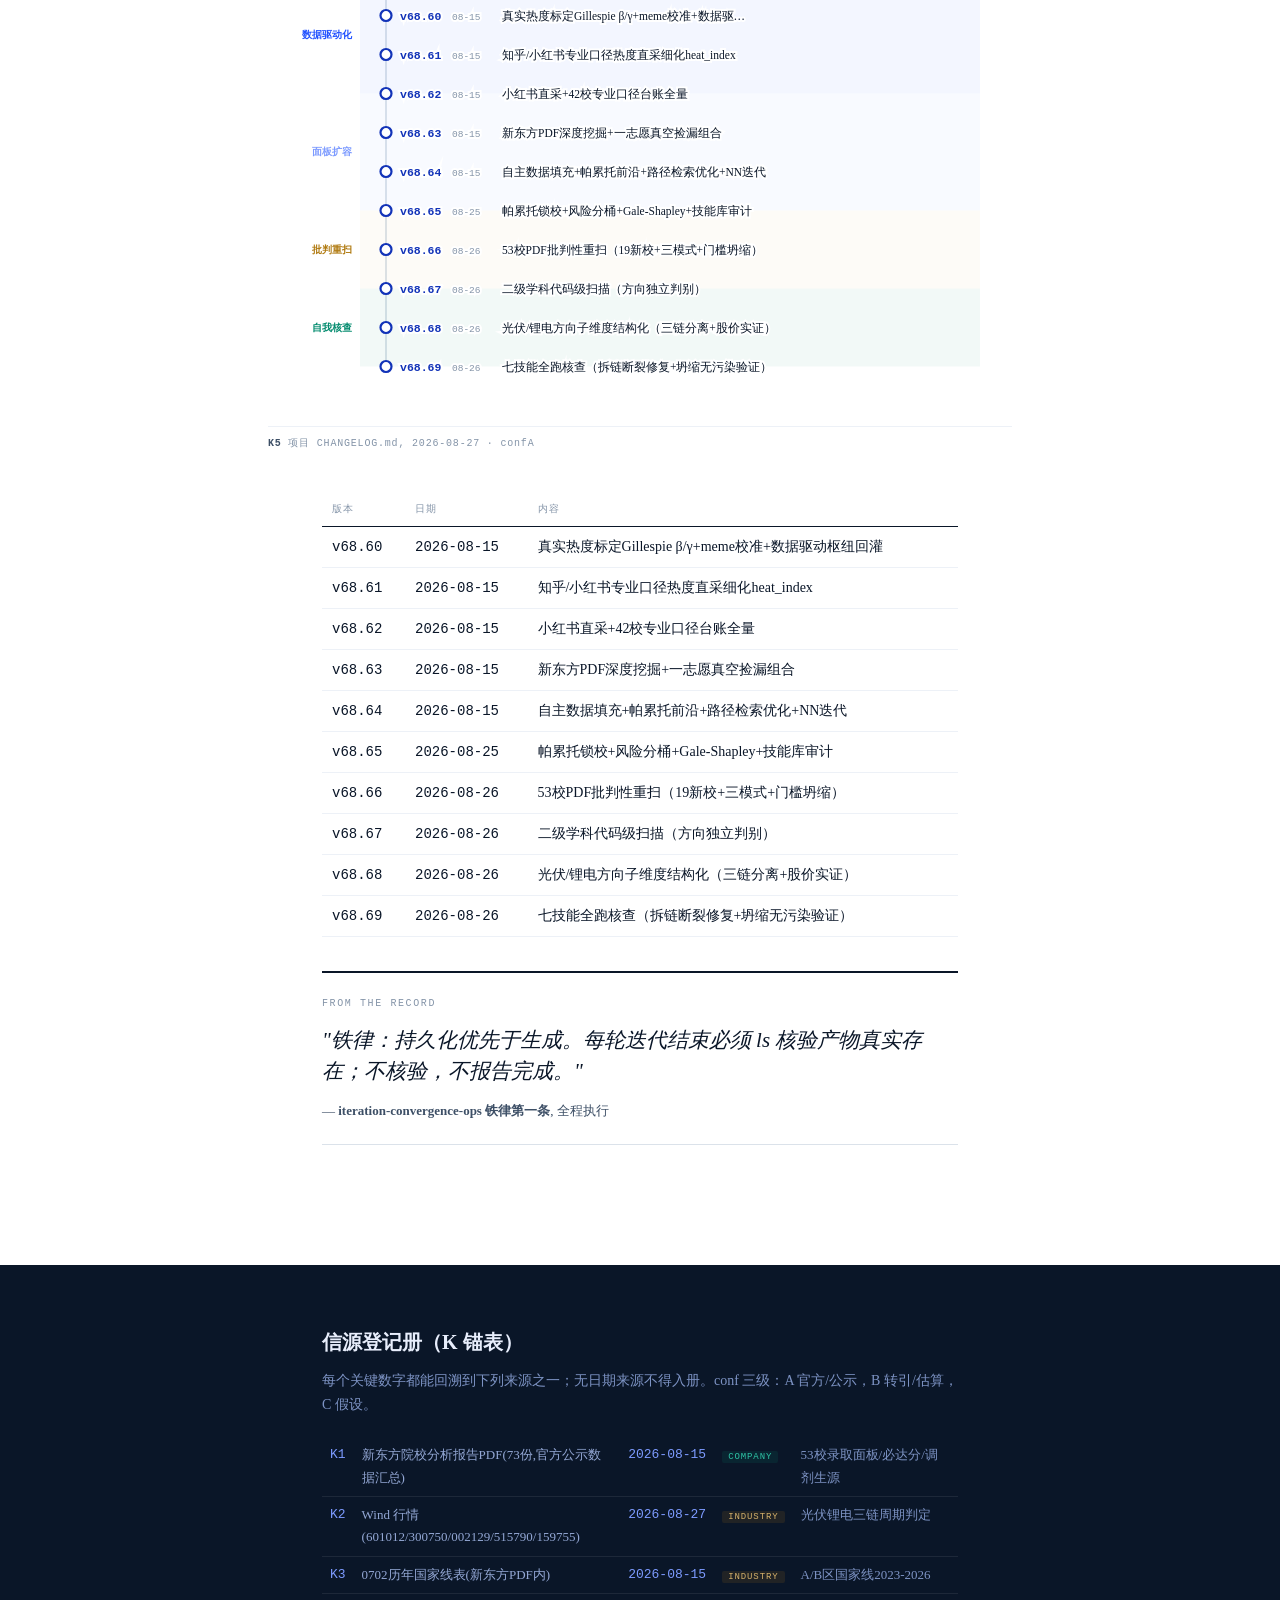
==== commit aef416f8: "site: 封面内嵌演讲音频+海浪环境音(懒加载preload=none)" ====
--- a/site/index.html
+++ b/site/index.html
@@ -23,6 +23,16 @@
     <div class="c-img">
       <img src="https://www.kimi.com/apiv2-files/sign-obj/kimi-fs%2Ffiles%2Fblob%2Ffdd8f5c7bb3a286539e12d9f3293ad278e415180d9dda9ef3523fdcaa6c8feb6?filename=cover_sea_flower.jpg&sig=m2iBiT6niK4CnJdWJiSNwyKNK0vXWi-iDdpJKUWaXp4=&t=o" alt="海平面上的花未眠——夜色海面上的发光花" loading="eager">
       <p class="c-cap">FIG. 0 · THE SLEEPLESS FLOWER ABOVE SEA LEVEL · AI-GENERATED MOTIF, 2026-08-27</p>
+    </div>
+    <div class="c-audio">
+      <div class="au-item">
+        <p class="au-lab">开场演讲 · TED 式独白（沉稳男声）</p>
+        <audio controls preload="none" src="https://www.kimi.com/apiv2-files/sign-obj/kimi-fs%2Ffiles%2Fblob%2F01dbe990a40531d40d032915aca5ad48fb135acfd1d08c8413ad86548d070360?filename=speech_intro.mp3&sig=JuGwgM3oBfpiC3SX-vhAtKUQKvho7rVGUYD2iM-BUHo=&t=o"></audio>
+      </div>
+      <div class="au-item">
+        <p class="au-lab">海浪环境音 · 夜海氛围（可循环作阅读底）</p>
+        <audio controls loop preload="none" src="https://www.kimi.com/apiv2-files/sign-obj/kimi-fs%2Ffiles%2Fblob%2F730d103fe887f24feddac9baa53b614f6f58ad4e573307f81dc51f23d2d901cd?filename=ambience_sea.mp3&sig=TKKG8gzDfrS_tLEouJo_4Ep75_mT4r9IgqBPCvE7Y3c=&t=o"></audio>
+      </div>
     </div>
   </div>
   <p class="scroll-hint">SCROLL · 花未眠</p>
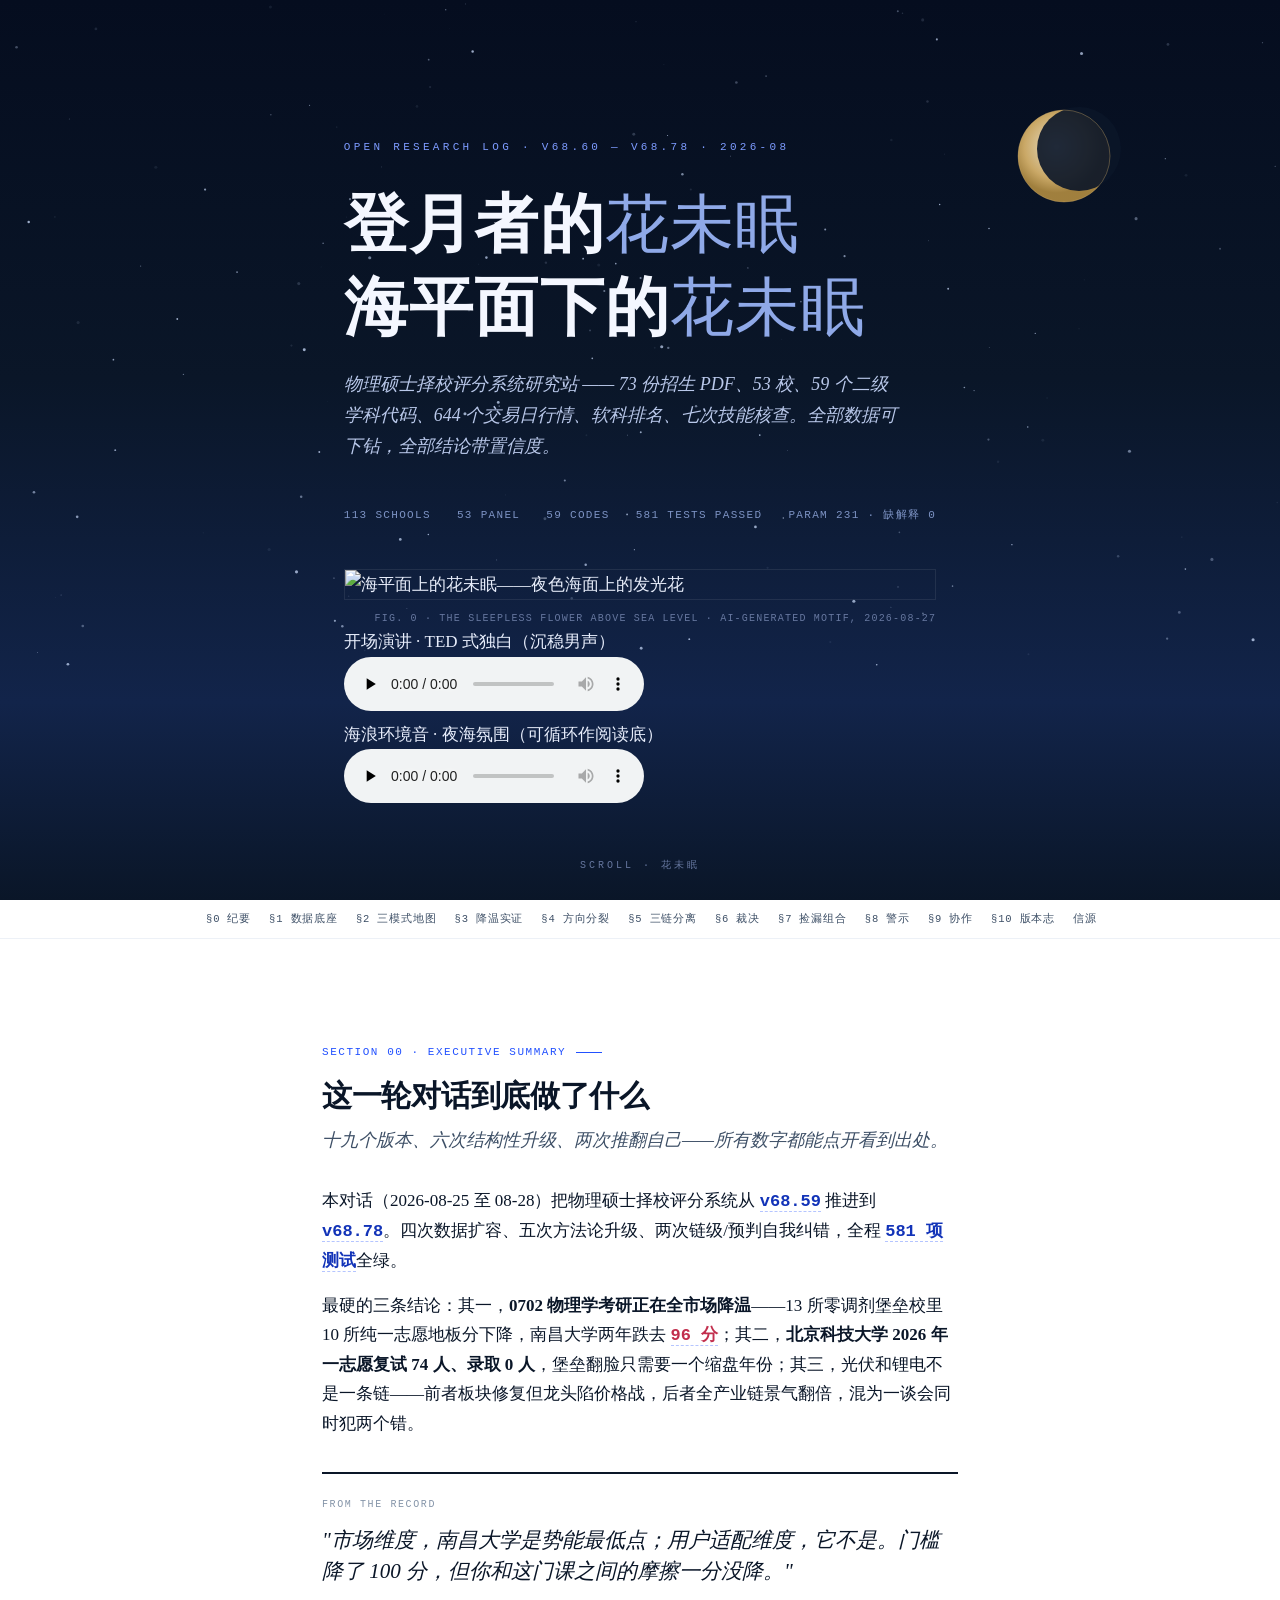
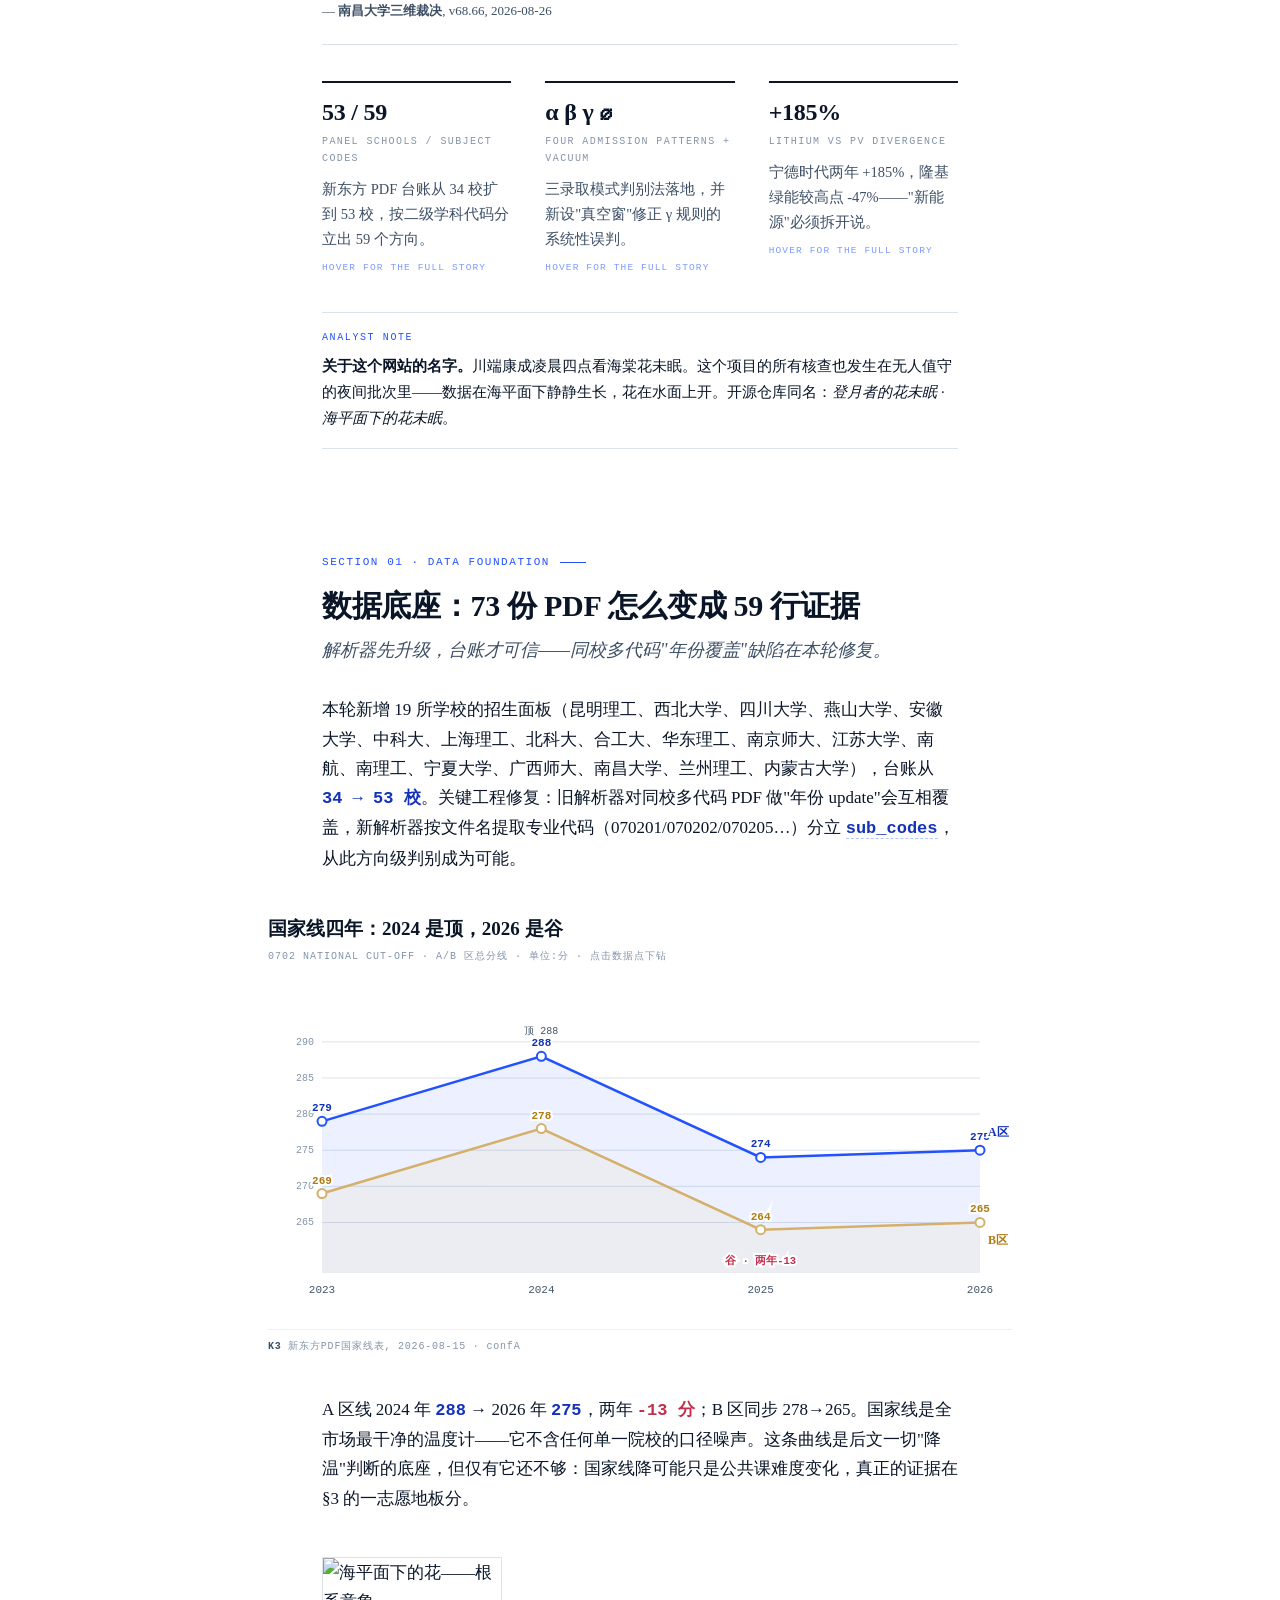
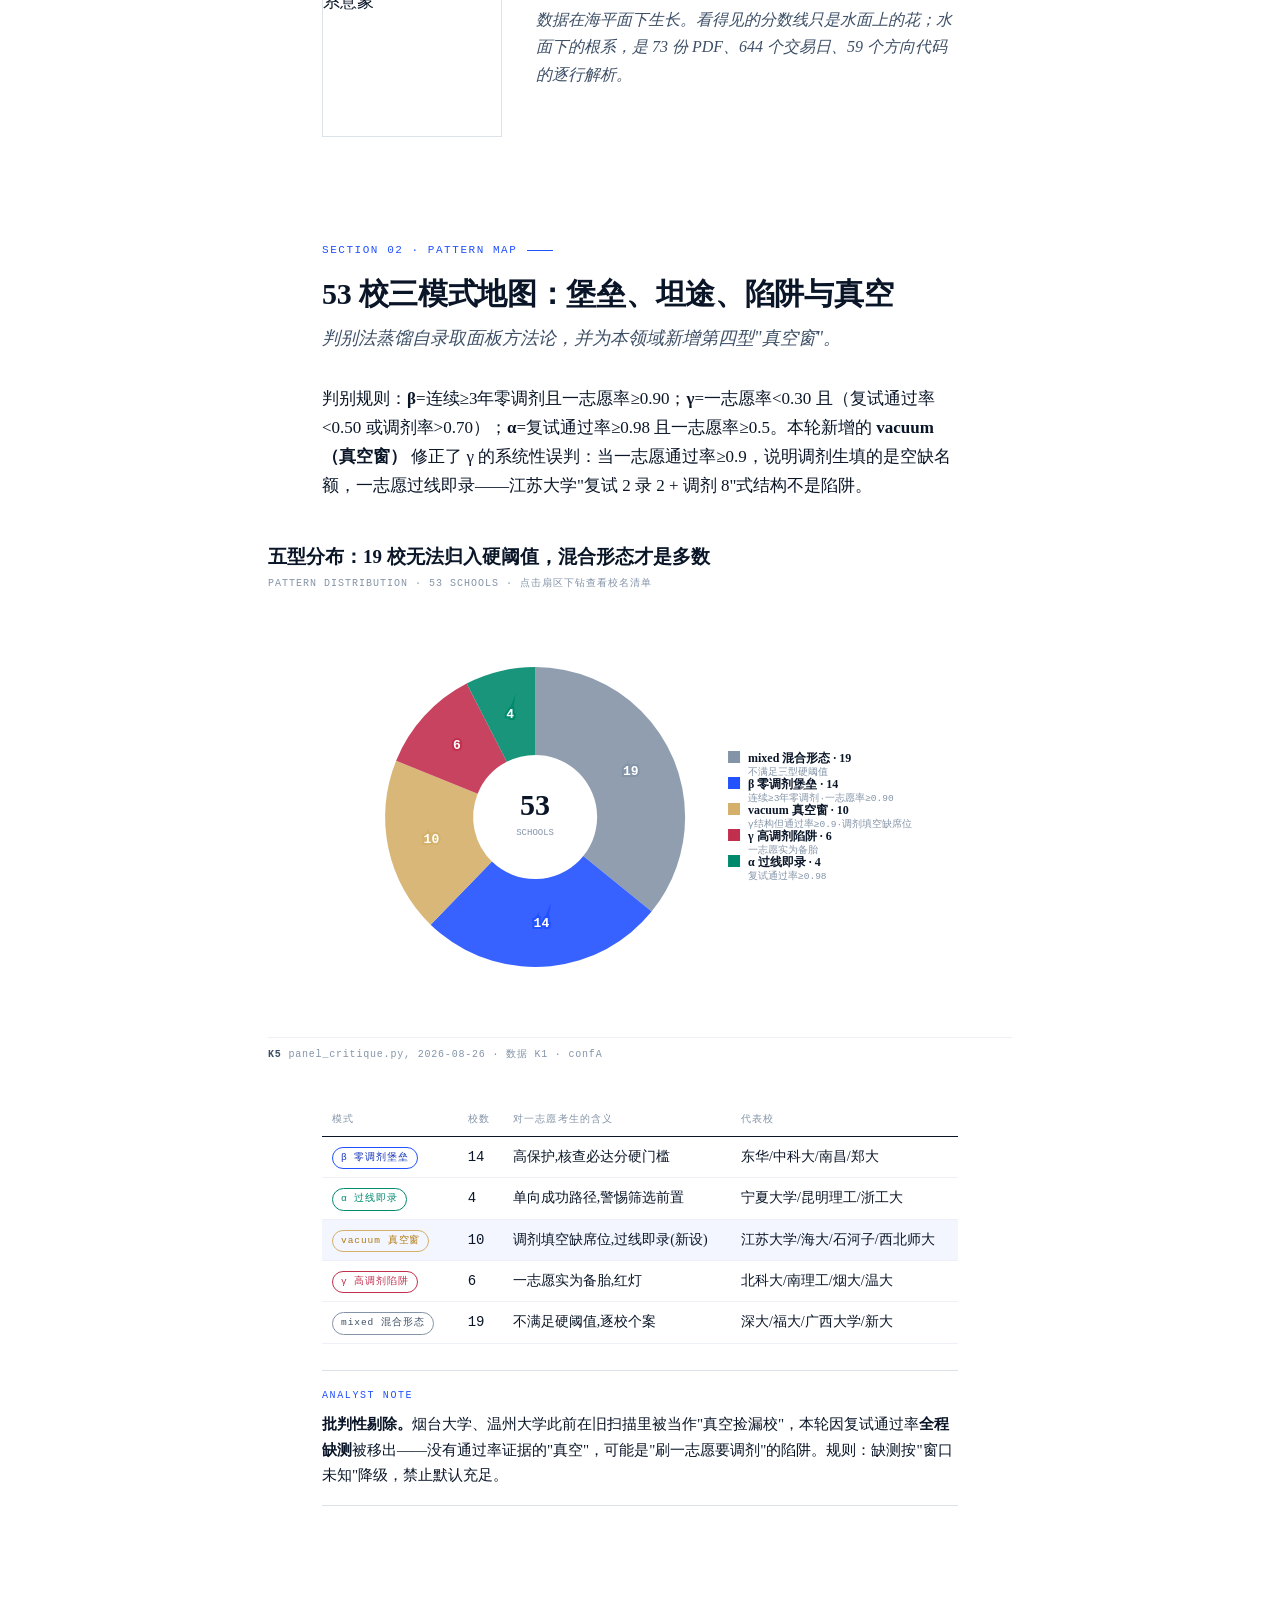
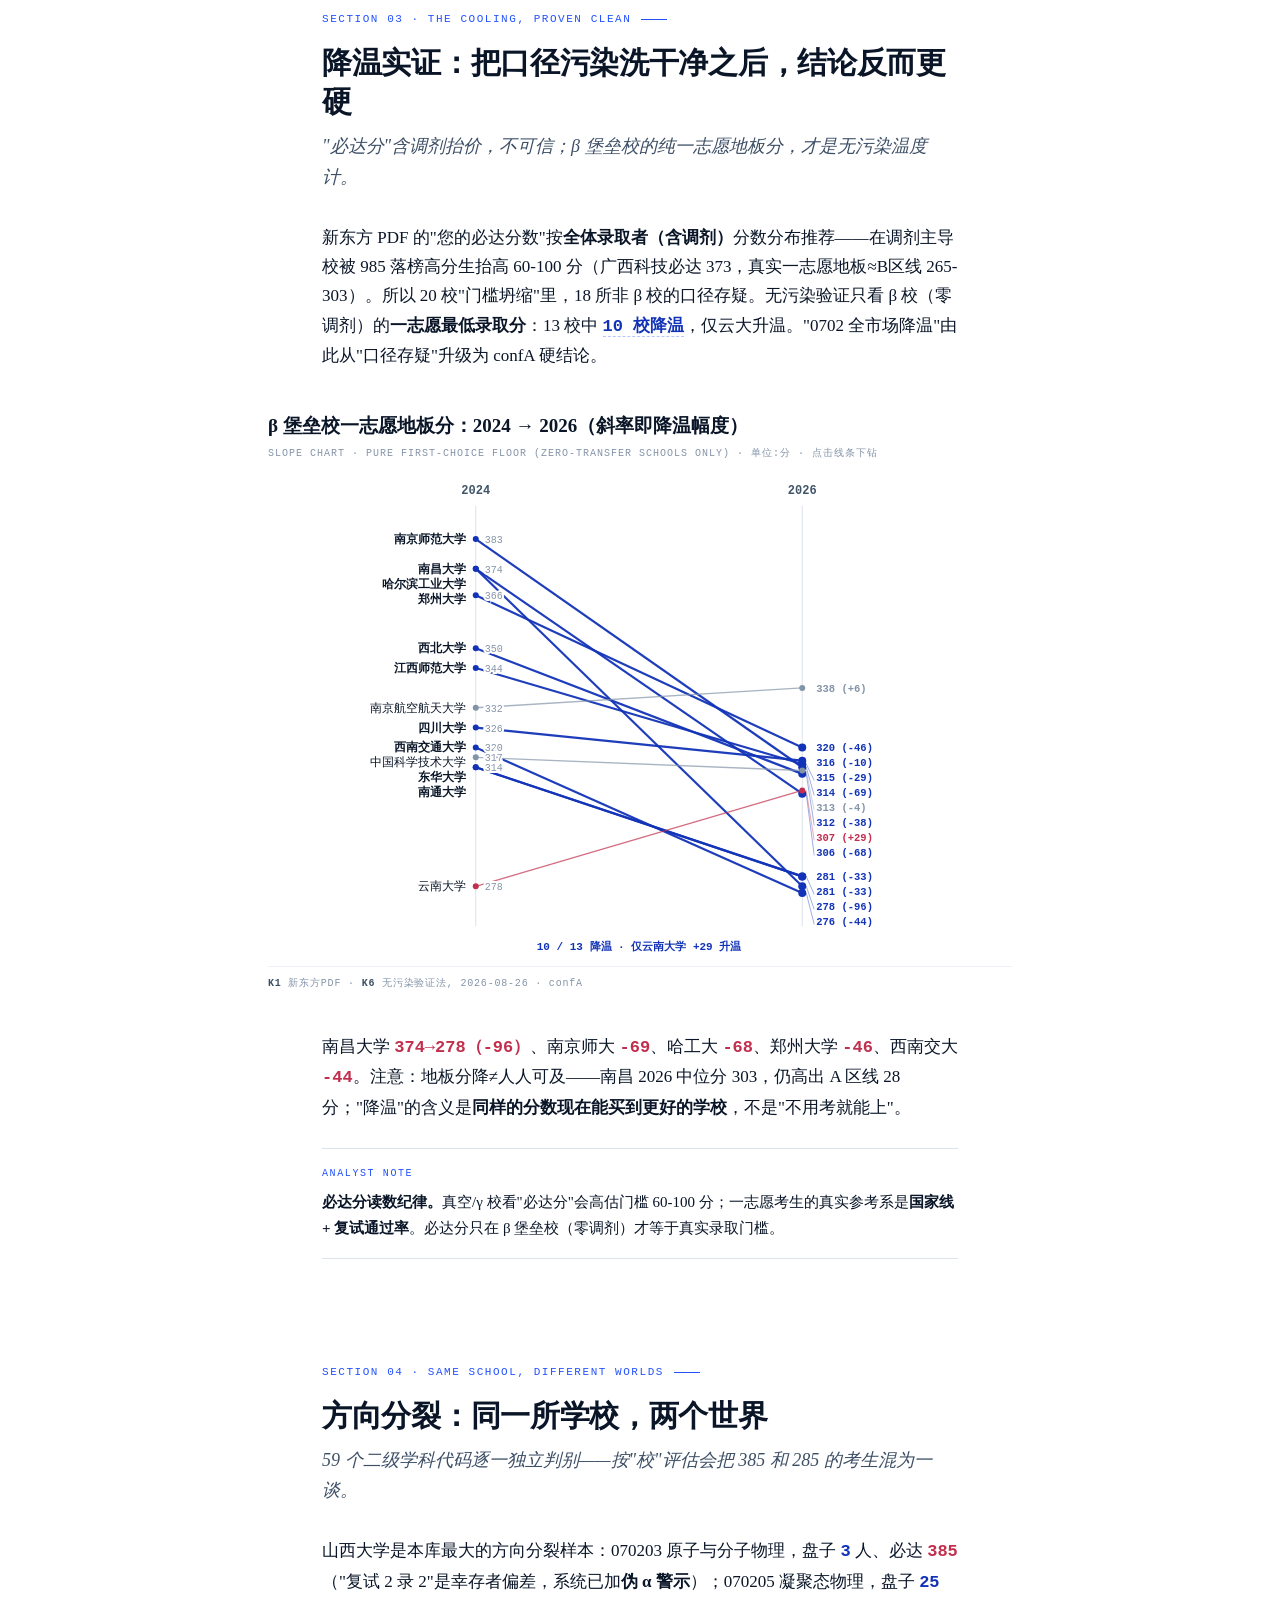
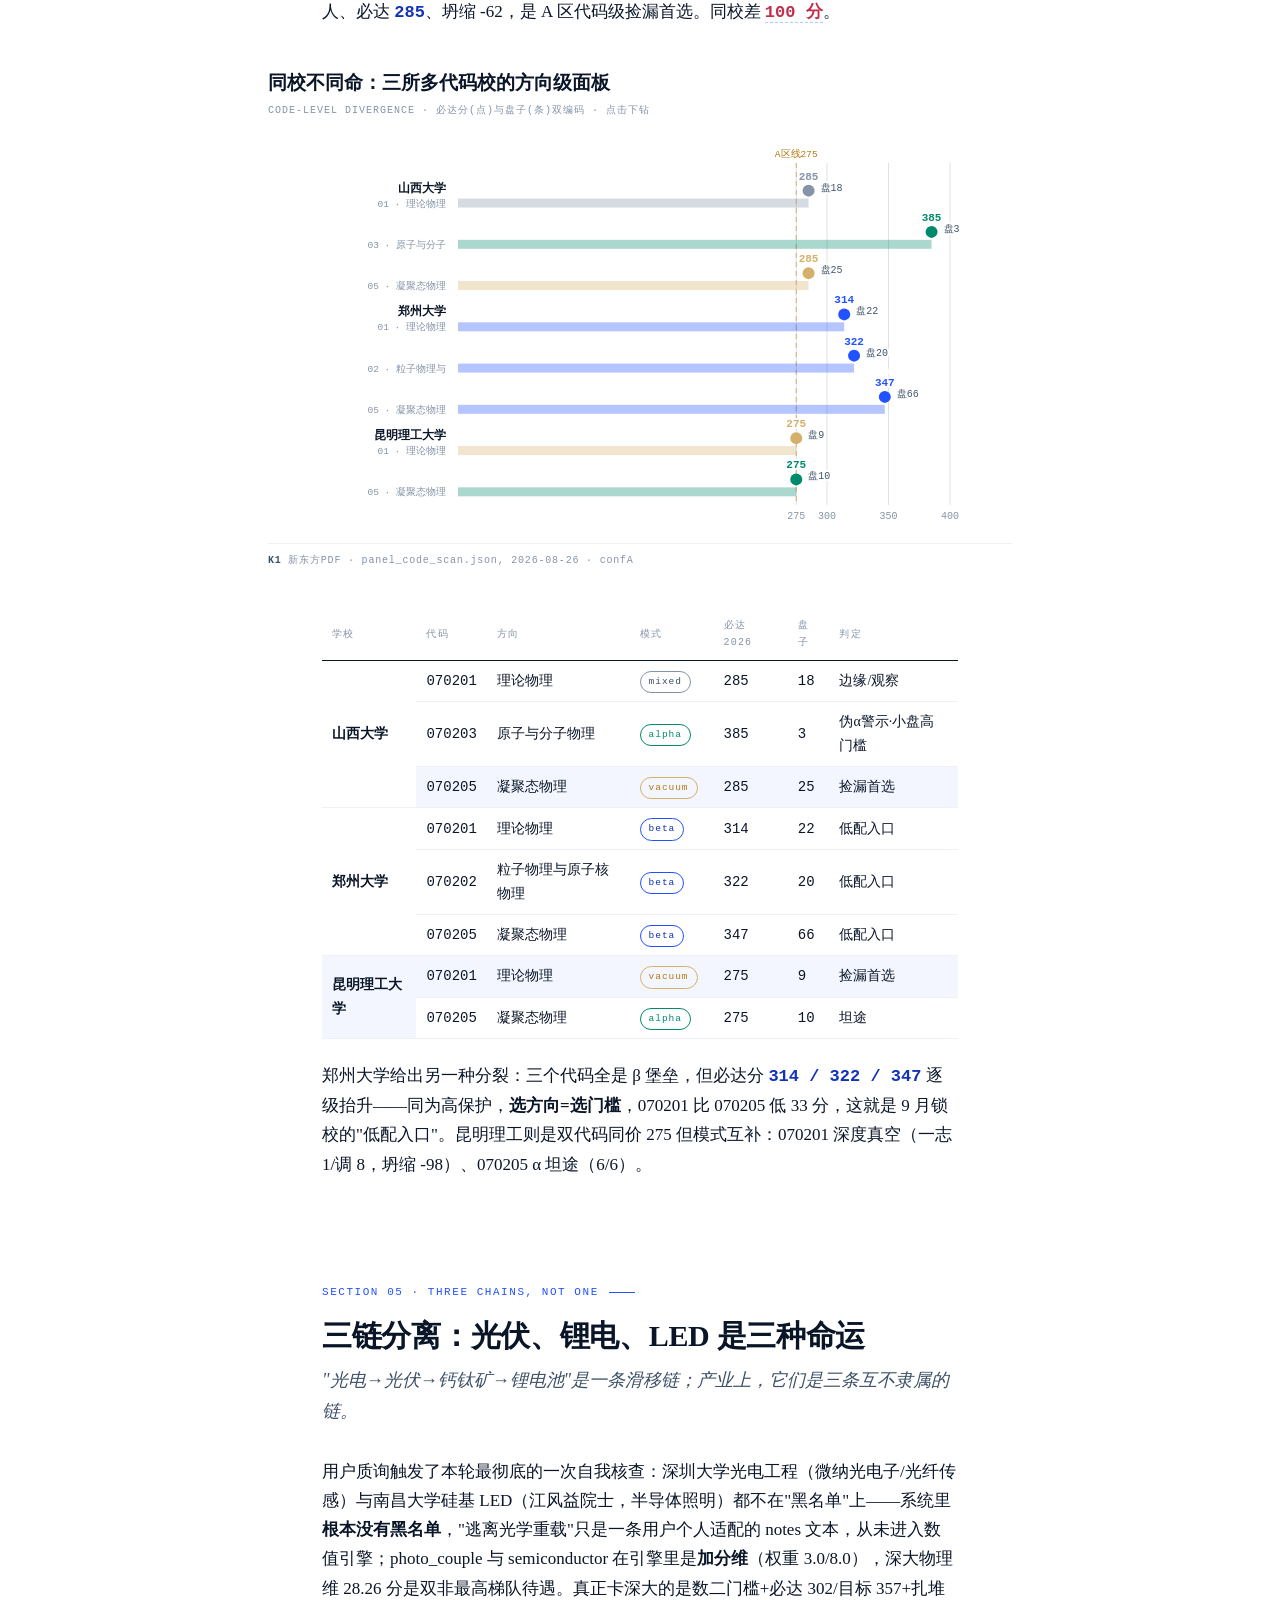
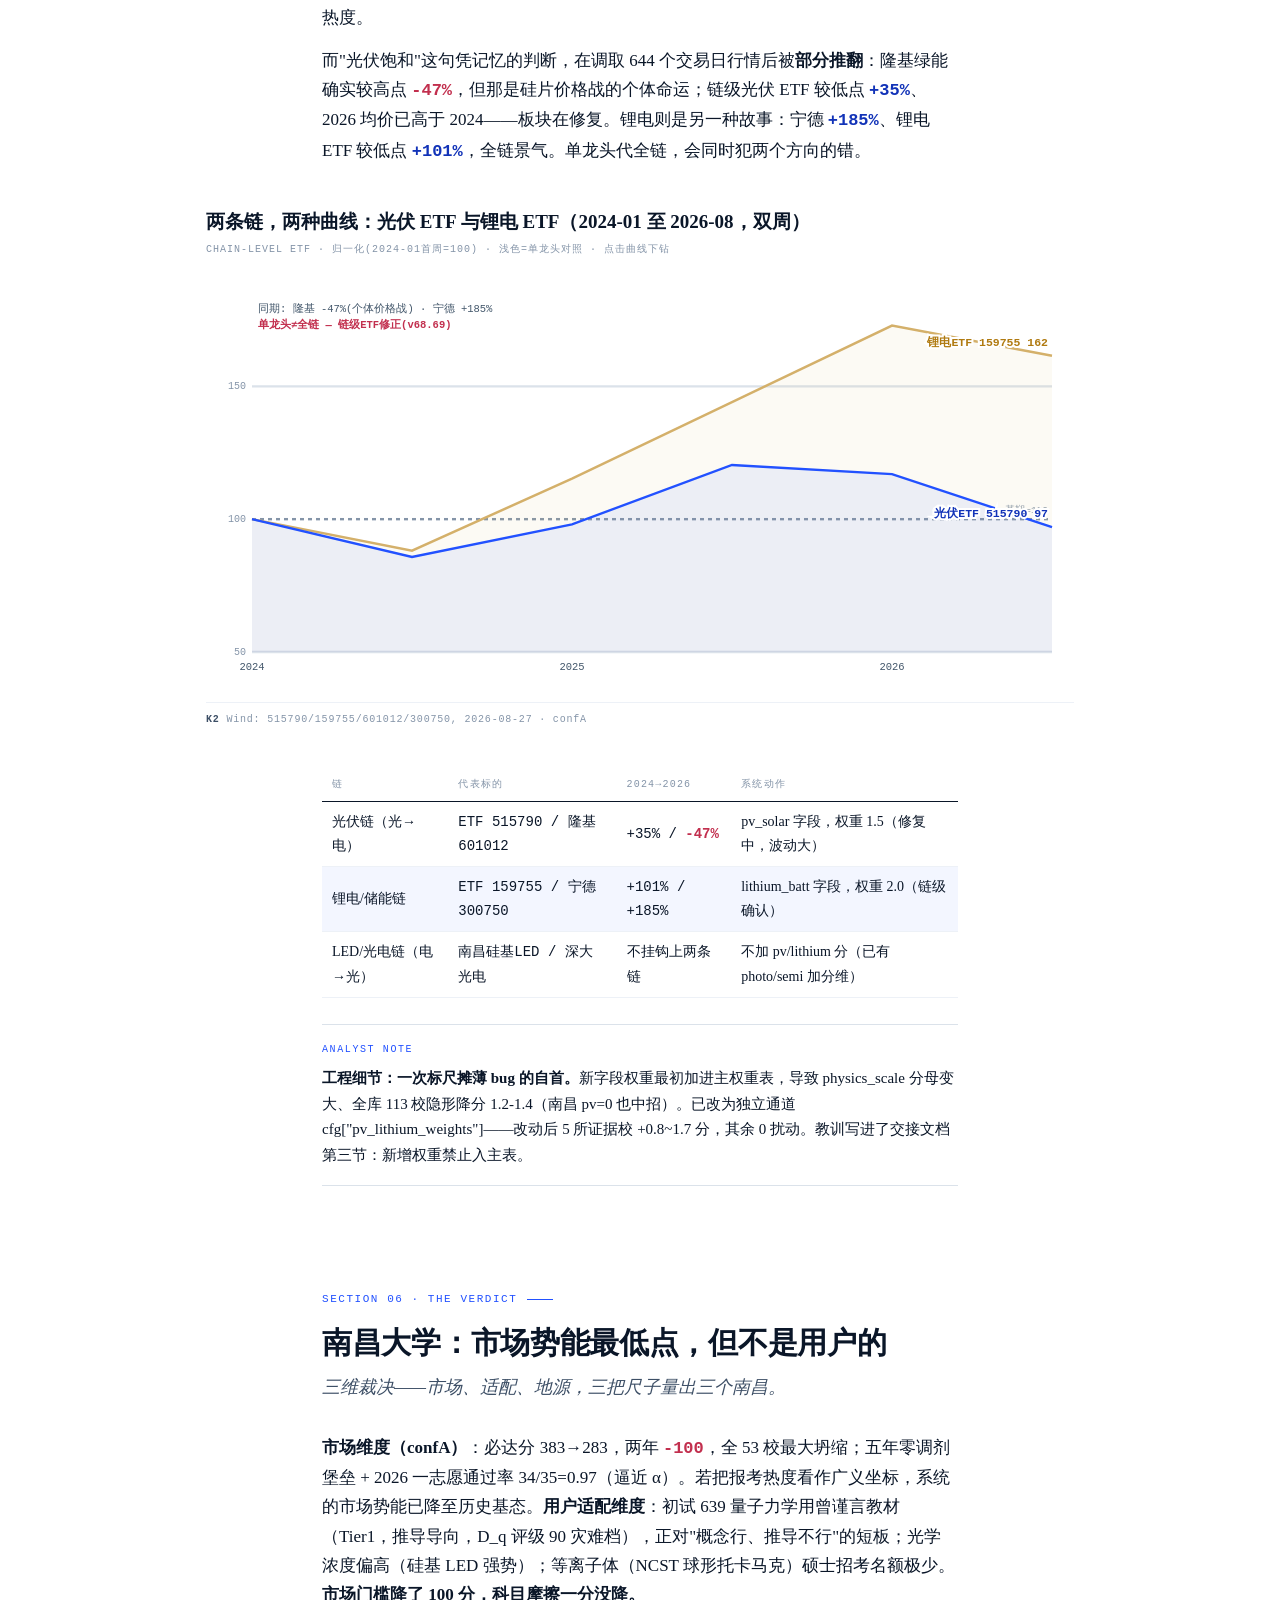
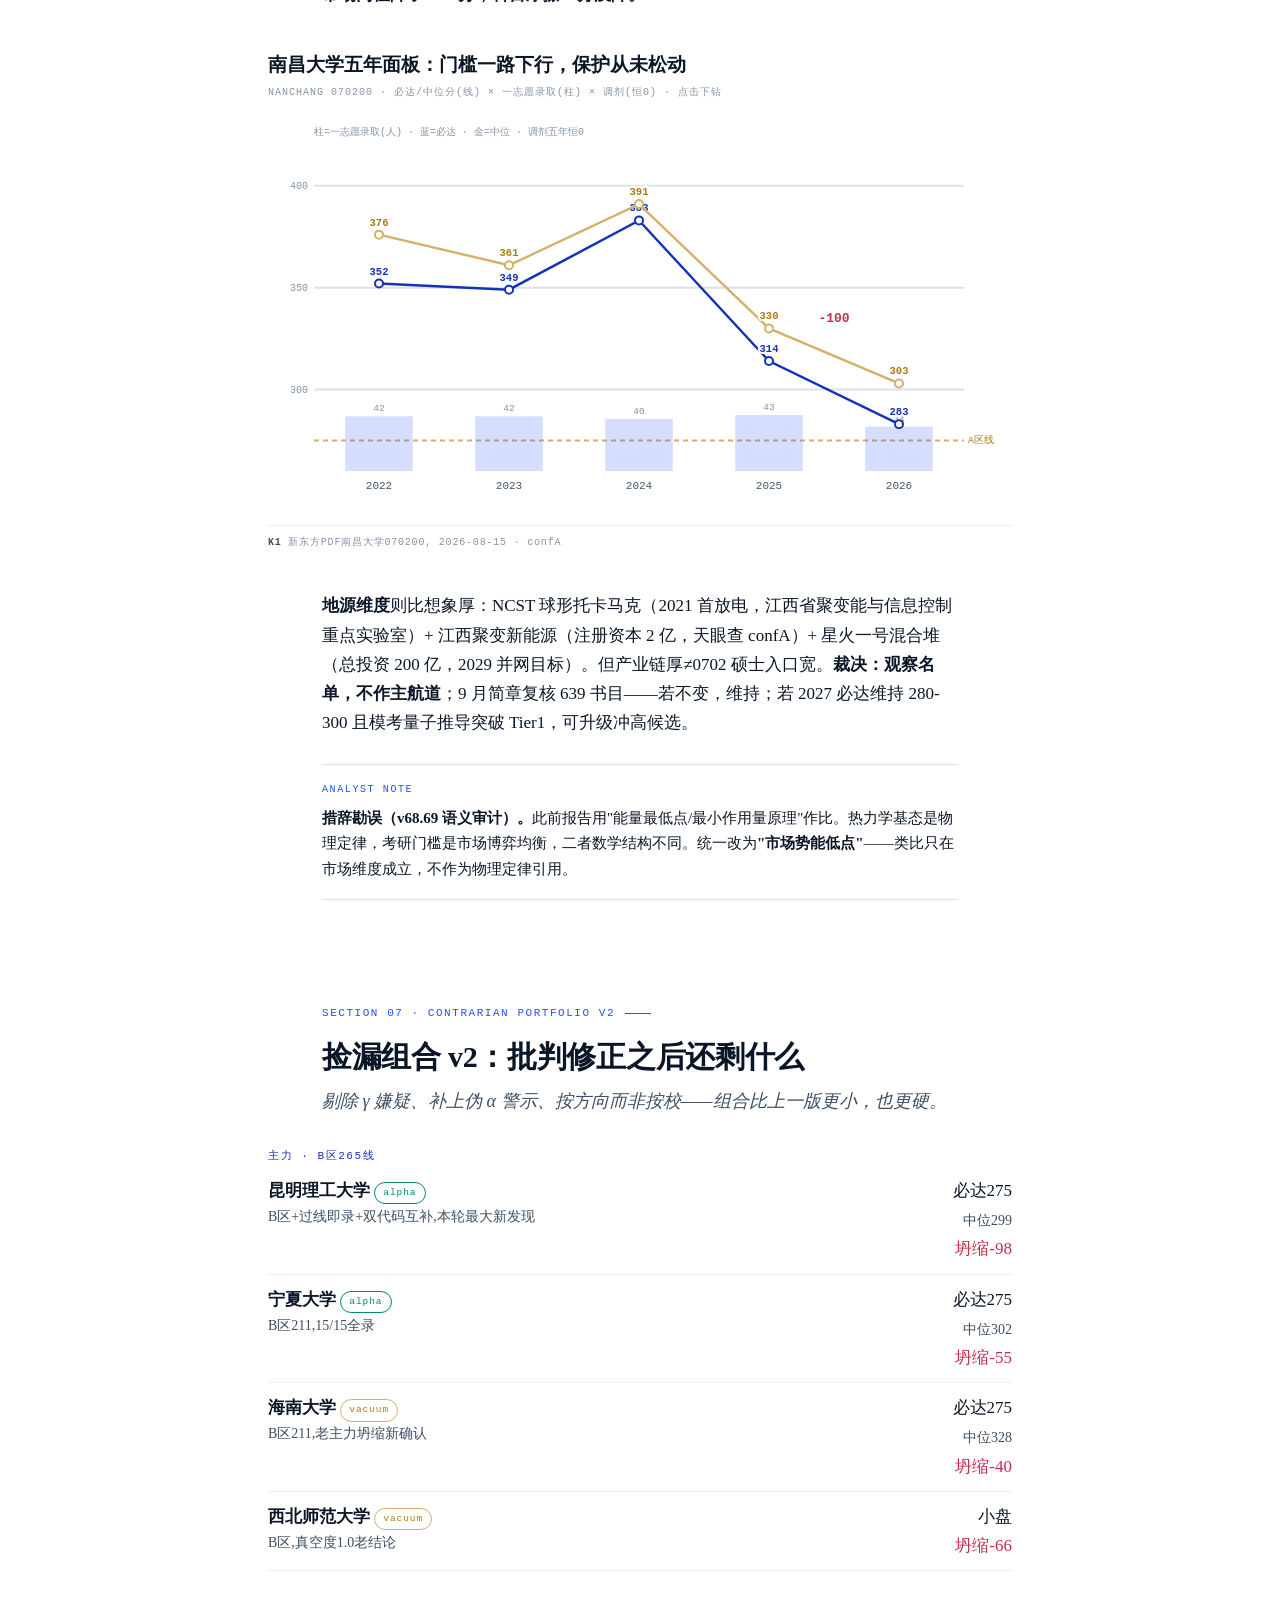
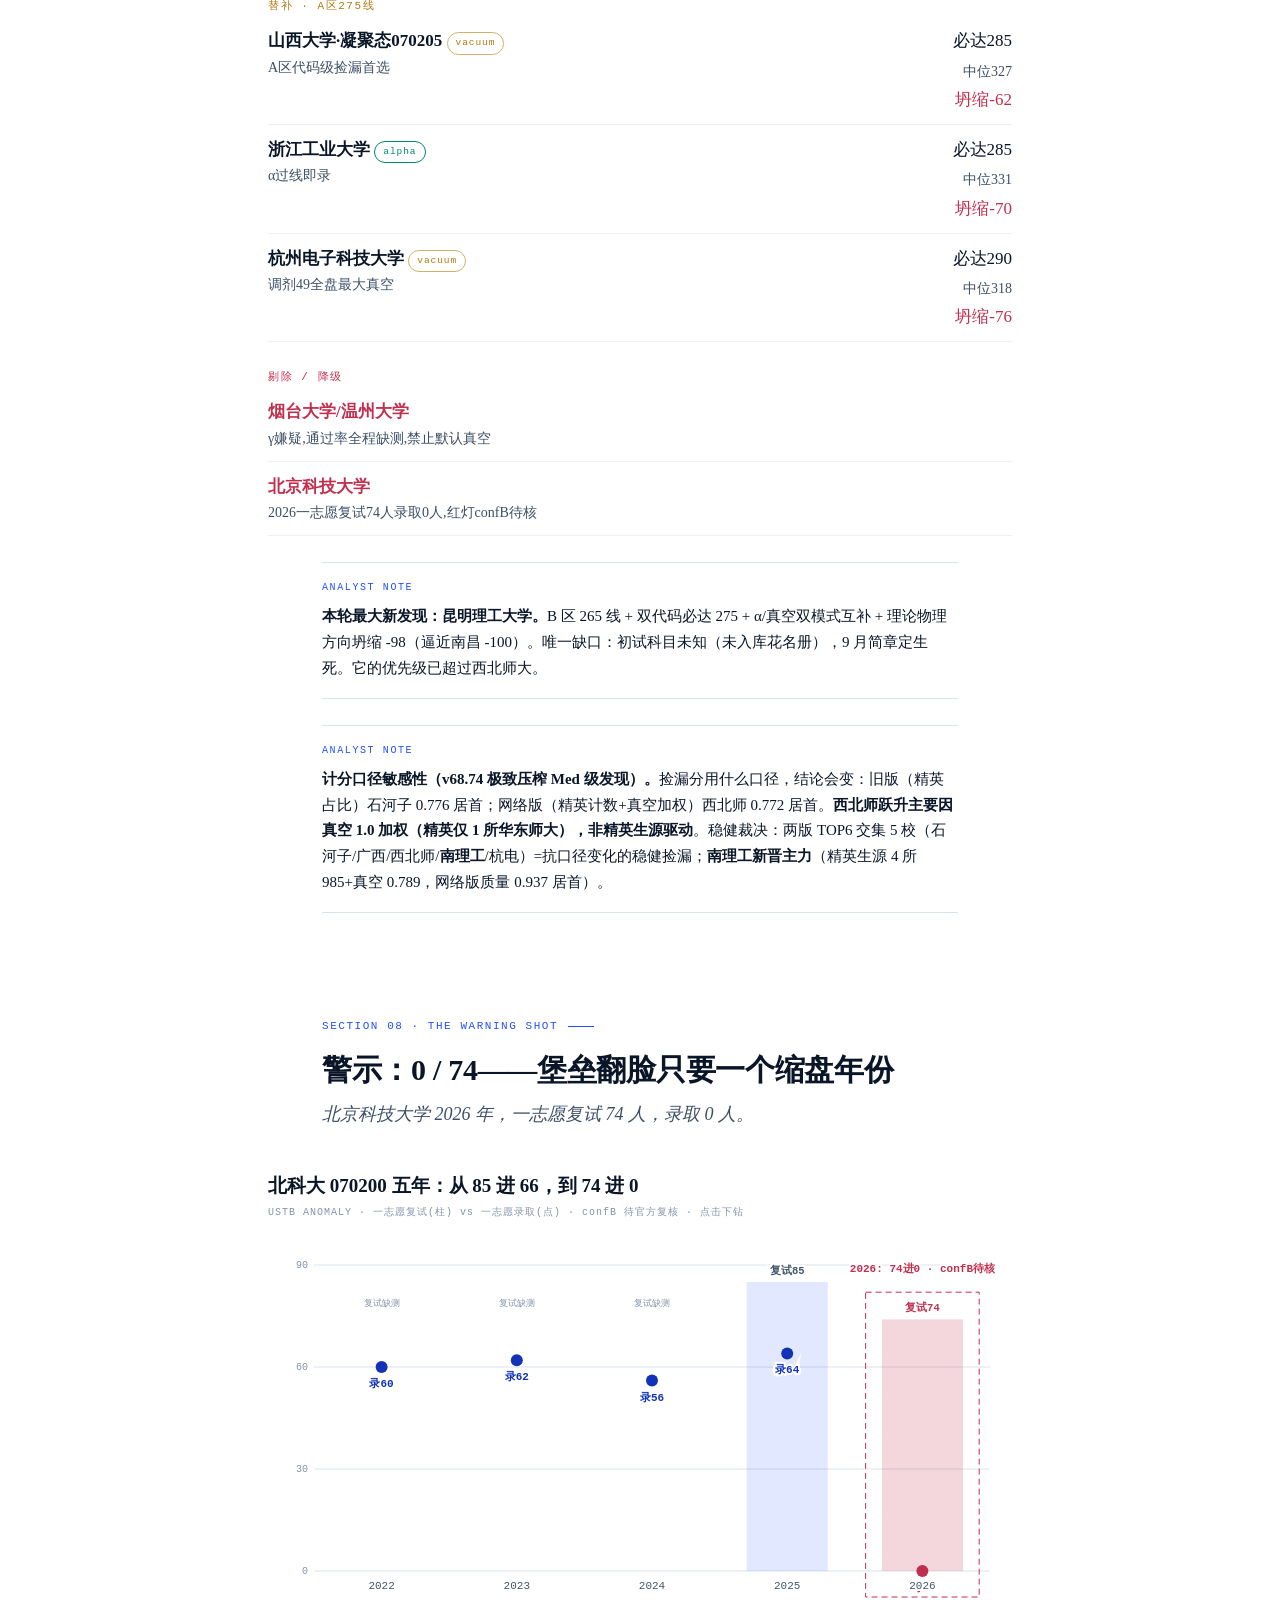
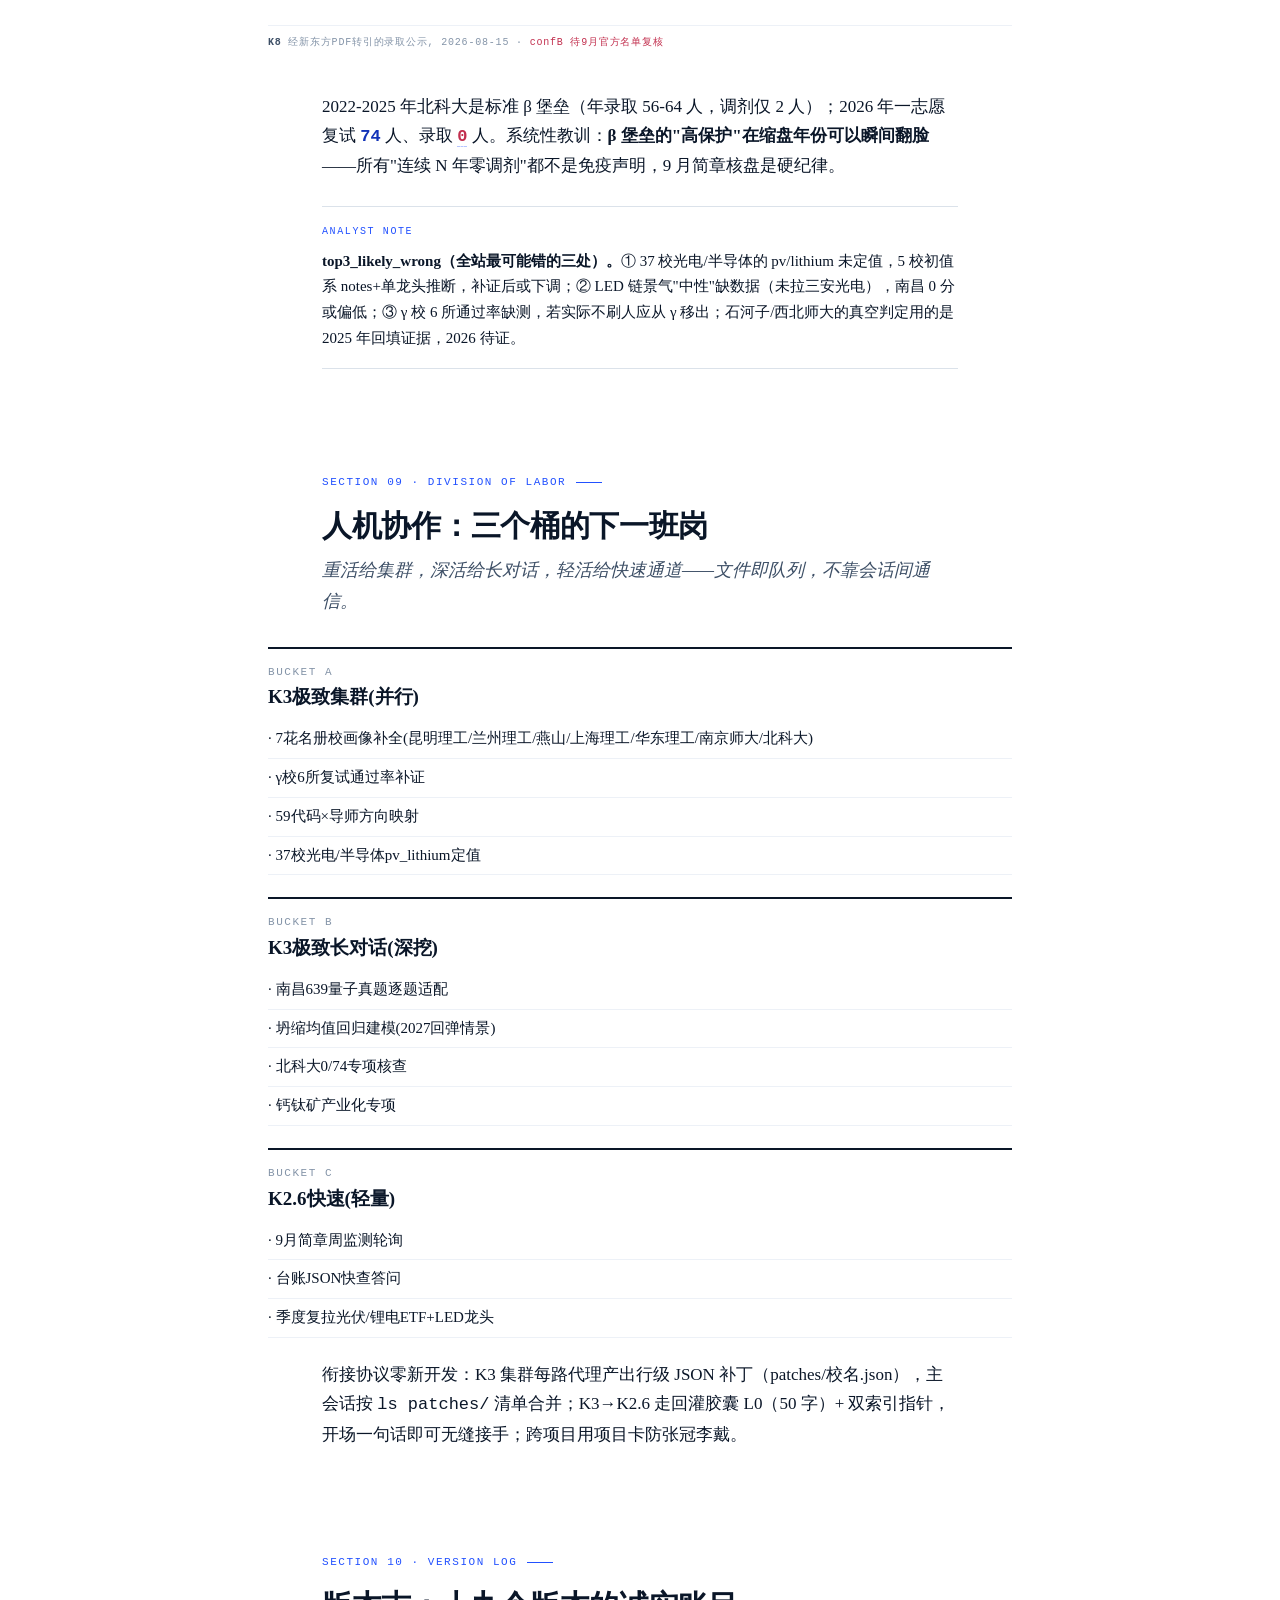
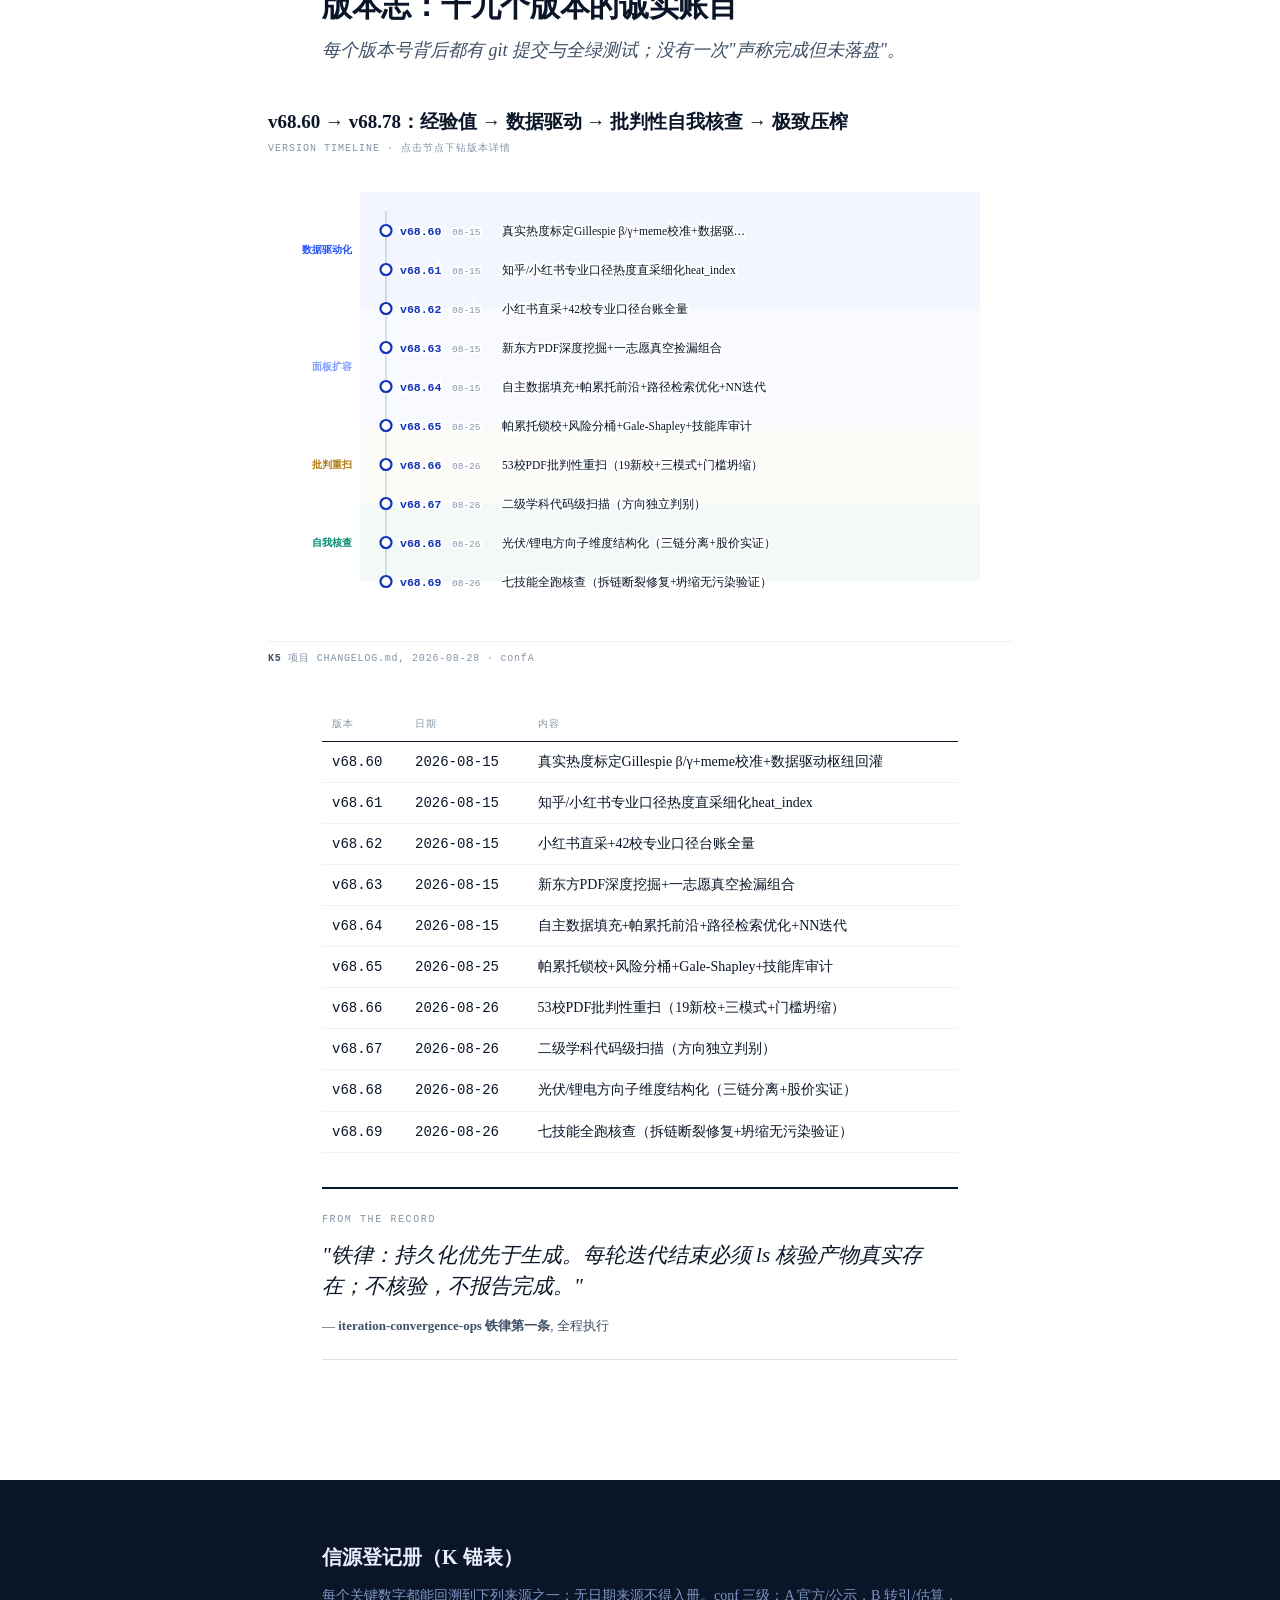
==== commit b4b7d2ba: "site: 主站更新至v68.78(软科排名+交集v3+581测试+双分站链接)" ====
--- a/site/index.html
+++ b/site/index.html
@@ -4,7 +4,7 @@
 <meta charset="UTF-8">
 <meta name="viewport" content="width=device-width, initial-scale=1.0">
 <title>登月者的花未眠 · 海平面下的花未眠 — 物理硕士择校评分系统研究站</title>
-<meta name="description" content="物理硕士择校评分系统 v68.60–v68.69 全量研究记录：53校面板批判性重扫、代码级方向扫描、光伏锂电三链实证、七技能核查。开源研究站。">
+<meta name="description" content="物理硕士择校评分系统 v68.60–v68.78 全量研究记录：53校面板批判性重扫、代码级方向扫描、光伏锂电三链实证、软科排名、极致压榨。开源研究站。">
 <link rel="stylesheet" href="style.css">
 <link rel="icon" href="data:image/svg+xml,<svg xmlns='http://www.w3.org/2000/svg' viewBox='0 0 100 100'><text y='.9em' font-size='90'>✾</text></svg>">
 </head>
@@ -14,11 +14,11 @@
   <canvas class="stars" id="stars"></canvas>
   <div class="moonwrap" id="moonwrap"></div>
   <div id="cover-inner">
-    <p class="c-kick">OPEN RESEARCH LOG · V68.60 — V68.69 · 2026-08</p>
+    <p class="c-kick">OPEN RESEARCH LOG · V68.60 — V68.78 · 2026-08</p>
     <h1>登月者的<span class="thin">花未眠</span><br>海平面下的<span class="thin">花未眠</span></h1>
-    <p class="c-sub">物理硕士择校评分系统研究站 —— 73 份招生 PDF、53 校、59 个二级学科代码、644 个交易日行情、七次技能核查。全部数据可下钻，全部结论带置信度。</p>
+    <p class="c-sub">物理硕士择校评分系统研究站 —— 73 份招生 PDF、53 校、59 个二级学科代码、644 个交易日行情、软科排名、七次技能核查。全部数据可下钻，全部结论带置信度。</p>
     <div class="c-meta">
-      <span>113 SCHOOLS</span><span>53 PANEL</span><span>59 CODES</span><span>570 TESTS PASSED</span><span>PARAM 220 · 缺解释 0</span>
+      <span>113 SCHOOLS</span><span>53 PANEL</span><span>59 CODES</span><span>581 TESTS PASSED</span><span>PARAM 231 · 缺解释 0</span>
     </div>
     <div class="c-img">
       <img src="https://www.kimi.com/apiv2-files/sign-obj/kimi-fs%2Ffiles%2Fblob%2Ffdd8f5c7bb3a286539e12d9f3293ad278e415180d9dda9ef3523fdcaa6c8feb6?filename=cover_sea_flower.jpg&sig=m2iBiT6niK4CnJdWJiSNwyKNK0vXWi-iDdpJKUWaXp4=&t=o" alt="海平面上的花未眠——夜色海面上的发光花" loading="eager">
@@ -43,14 +43,15 @@
   <a href="#s3">§3 降温实证</a><a href="#s4">§4 方向分裂</a><a href="#s5">§5 三链分离</a>
   <a href="#s6">§6 裁决</a><a href="#s7">§7 捡漏组合</a><a href="#s8">§8 警示</a>
   <a href="#s9">§9 协作</a><a href="#s10">§10 版本志</a><a href="#src">信源</a>
+  <a href="fusion.html" style="color:var(--blue-deep)">聚变核查分站</a><a href="narrative.html" style="color:var(--blue-deep)">元叙事分站</a>
 </div></nav>
 <main>
 
 <section class="sec" id="s0"><div class="prose">
   <p class="sec-no">SECTION 00 · EXECUTIVE SUMMARY</p>
   <h2>这一轮对话到底做了什么</h2>
-  <p class="dek">十个版本、五次结构性升级、一次推翻自己——所有数字都能点开看到出处。</p>
-  <p class="body">本对话（2026-08-25 至 08-27）把物理硕士择校评分系统从 <span class="hlnum" data-drill data-t="基线版本" data-v="v68.59" data-s="上一轮交接时的系统状态：113校主库、34校PDF台账、Gillespie经验参数。" data-src="项目 CHANGELOG.md, 2026-08-25">v68.59</span> 推进到 <span class="hlnum" data-drill data-t="当前版本" data-v="v68.69" data-s="七技能全跑核查后：拆链断裂修复、降温结论升级confA、交接五件套落盘。" data-src="git 9e2c874, 2026-08-27">v68.69</span>。四次数据扩容、三次方法论升级、一次链级自我纠错，全程 <span class="hlnum" data-drill data-t="测试基线" data-v="570 passed" data-s="pytest 全量绿（含 pre-commit hook 重建），单轮跑约 30 分钟。" data-src="tests/test_engine.py, 2026-08-27">570 项测试</span>全绿。</p>
+  <p class="dek">十九个版本、六次结构性升级、两次推翻自己——所有数字都能点开看到出处。</p>
+  <p class="body">本对话（2026-08-25 至 08-28）把物理硕士择校评分系统从 <span class="hlnum" data-drill data-t="基线版本" data-v="v68.59" data-s="上一轮交接时的系统状态：113校主库、34校PDF台账、Gillespie经验参数。" data-src="项目 CHANGELOG.md, 2026-08-25">v68.59</span> 推进到 <span class="hlnum" data-drill data-t="当前版本" data-v="v68.78" data-s="软科排名接入后：75校覆盖+动量,南昌双重信号(坍缩-100+软科上升33)。" data-src="git cefaa16, 2026-08-28">v68.78</span>。四次数据扩容、五次方法论升级、两次链级/预判自我纠错，全程 <span class="hlnum" data-drill data-t="测试基线" data-v="581 passed" data-s="pytest 全量绿（含 pre-commit hook 重建），单轮跑约 30-46 分钟。" data-src="tests/test_engine.py, 2026-08-28">581 项测试</span>全绿。</p>
   <p class="body">最硬的三条结论：其一，<b>0702 物理学考研正在全市场降温</b>——13 所零调剂堡垒校里 10 所纯一志愿地板分下降，南昌大学两年跌去 <span class="negnum" data-drill data-t="南昌大学一志愿最低录取分" data-v="374 → 278" data-s="2024→2026，-96分，全库最大降幅；β堡垒校零调剂，地板分不含调剂污染。" data-src="K1 新东方PDF · K6 无污染验证, 2026-08-26">96 分</span>；其二，<b>北京科技大学 2026 年一志愿复试 74 人、录取 0 人</b>，堡垒翻脸只需要一个缩盘年份；其三，光伏和锂电不是一条链——前者板块修复但龙头陷价格战，后者全产业链景气翻倍，混为一谈会同时犯两个错。</p>
   <blockquote class="quote-card">
     <p class="q-text">"市场维度，南昌大学是势能最低点；用户适配维度，它不是。门槛降了 100 分，但你和这门课之间的摩擦一分没降。"</p>
@@ -209,6 +210,7 @@
   <div class="wide"><div id="portfolio-grid"></div></div>
   <div class="prose">
   <div class="note-box"><p><b>本轮最大新发现：昆明理工大学。</b>B 区 265 线 + 双代码必达 275 + α/真空双模式互补 + 理论物理方向坍缩 -98（逼近南昌 -100）。唯一缺口：初试科目未知（未入库花名册），9 月简章定生死。它的优先级已超过西北师大。</p></div>
+  <div class="note-box"><p><b>计分口径敏感性（v68.74 极致压榨 Med 级发现）。</b>捡漏分用什么口径，结论会变：旧版（精英占比）石河子 0.776 居首；网络版（精英计数+真空加权）西北师 0.772 居首。<b>西北师跃升主要因真空 1.0 加权（精英仅 1 所华东师大），非精英生源驱动</b>。稳健裁决：两版 TOP6 交集 5 校（石河子/广西/西北师/<b>南理工</b>/杭电）=抗口径变化的稳健捡漏；<b>南理工新晋主力</b>（精英生源 4 所 985+真空 0.789，网络版质量 0.937 居首）。</p></div>
 </div></section>
 
 <section class="sec" id="s8"><div class="prose">
@@ -239,14 +241,14 @@
 
 <section class="sec" id="s10"><div class="prose">
   <p class="sec-no">SECTION 10 · VERSION LOG</p>
-  <h2>版本志：十个版本的诚实账目</h2>
+  <h2>版本志：十九个版本的诚实账目</h2>
   <p class="dek">每个版本号背后都有 git 提交与全绿测试；没有一次"声称完成但未落盘"。</p>
 </div>
   <div class="wide"><figure>
-    <p class="fig-title">v68.60 → v68.69：经验值 → 数据驱动 → 批判性自我核查</p>
+    <p class="fig-title">v68.60 → v68.78：经验值 → 数据驱动 → 批判性自我核查 → 极致压榨</p>
     <p class="fig-sub">VERSION TIMELINE · 点击节点下钻版本详情</p>
     <canvas class="chart" id="ch-timeline" height="460"></canvas>
-    <p class="fig-src"><b>K5</b> 项目 CHANGELOG.md, 2026-08-27 · confA</p>
+    <p class="fig-src"><b>K5</b> 项目 CHANGELOG.md, 2026-08-28 · confA</p>
   </figure></div>
   <div class="prose">
   <table class="dt" id="tbl-versions">
@@ -265,7 +267,7 @@
   <p class="small" style="color:#7d93c4;margin-bottom:20px">每个关键数字都能回溯到下列来源之一；无日期来源不得入册。conf 三级：A 官方/公示，B 转引/估算，C 假设。</p>
   <table class="src-table" id="tbl-src"></table>
   <div style="margin-top:44px;border-top:1px solid #ffffff1c;padding-top:24px">
-    <p class="small" style="color:#7d93c4">开源仓库：<b style="color:#e8eefc">登月者的花未眠 · 海平面下的花未眠</b>（GitHub，MIT）· 数据截止 2026-08-27 · 封面与根系意象为 AI 生成的主题插画，不构成任何院校形象 · 本站全部结论仅供一位 2027 届考生的家庭决策参考，不构成通用择校建议。</p>
+    <p class="small" style="color:#7d93c4">开源仓库：<b style="color:#e8eefc">登月者的花未眠 · 海平面下的花未眠</b>（GitHub，MIT）· 数据截止 2026-08-28 · 封面与根系意象为 AI 生成的主题插画，不构成任何院校形象 · 本站全部结论仅供一位 2027 届考生的家庭决策参考，不构成通用择校建议。</p>
   </div>
 </div></footer>
 
